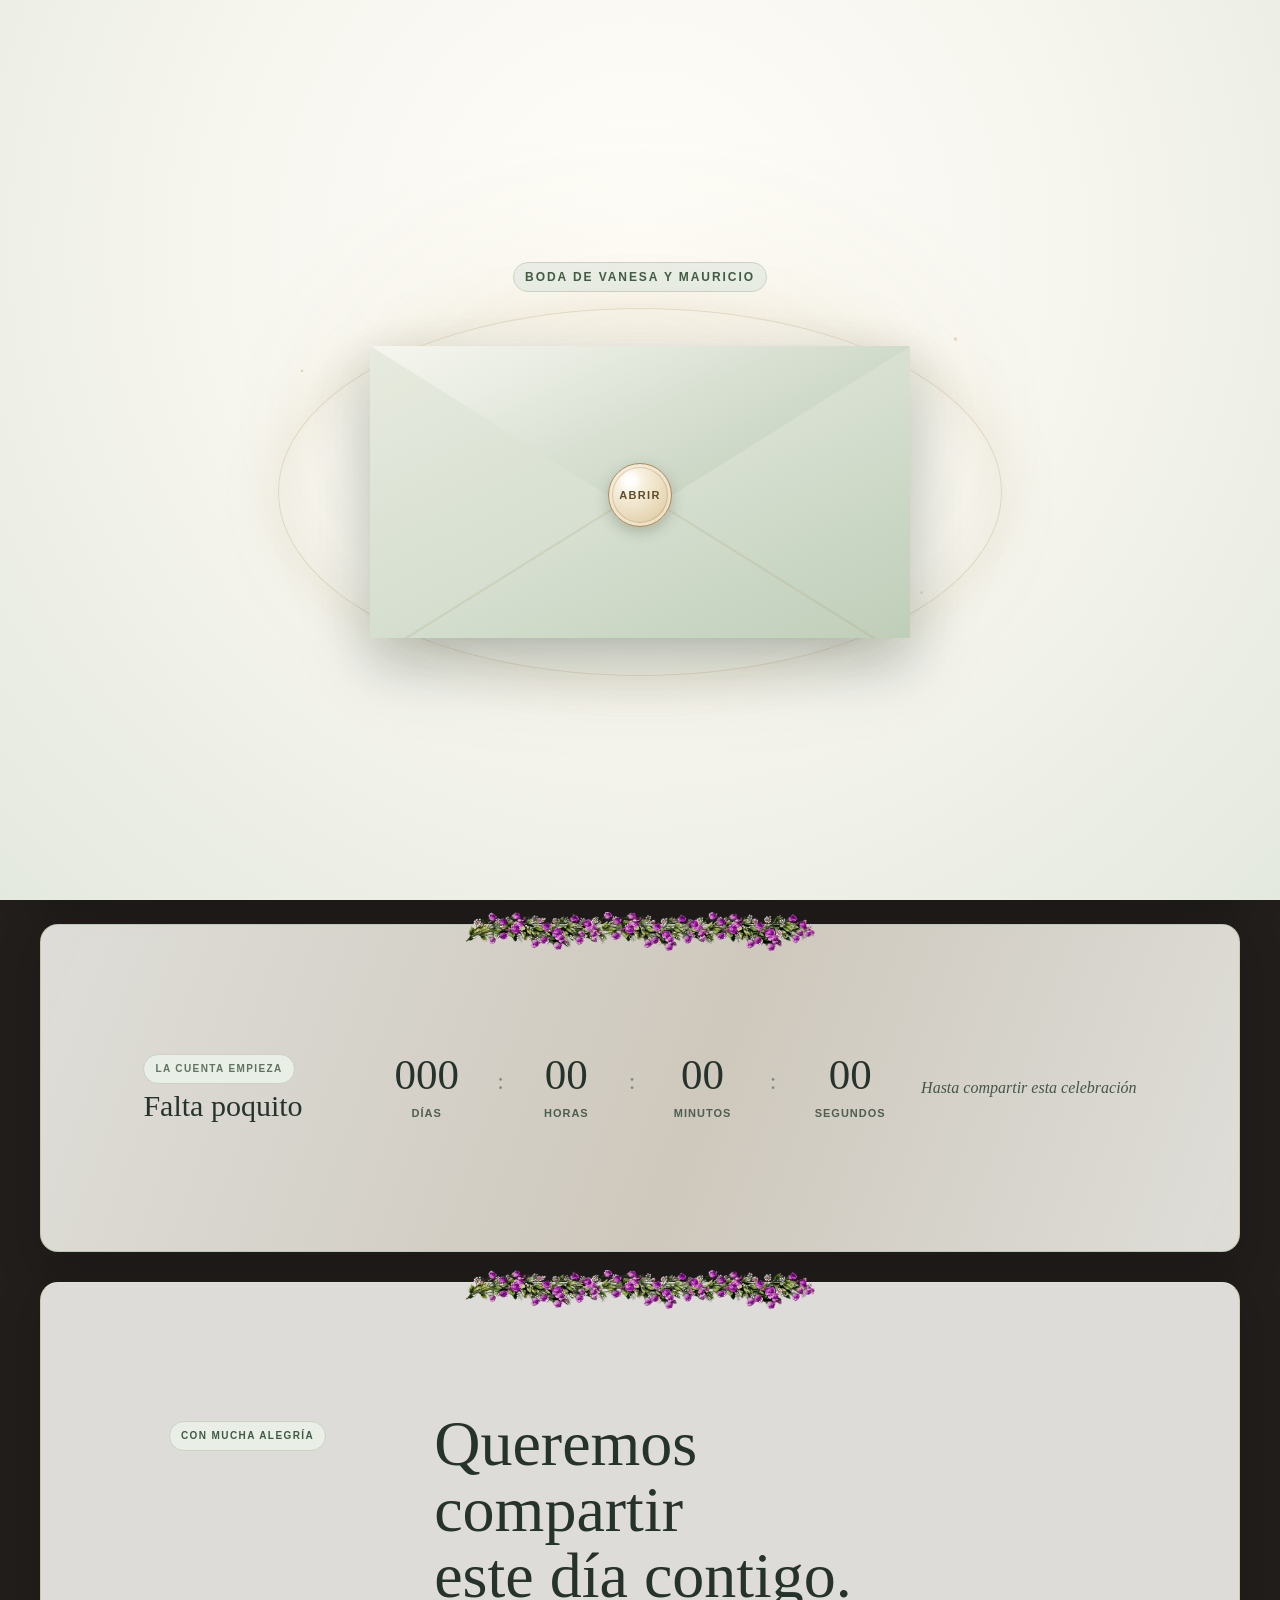
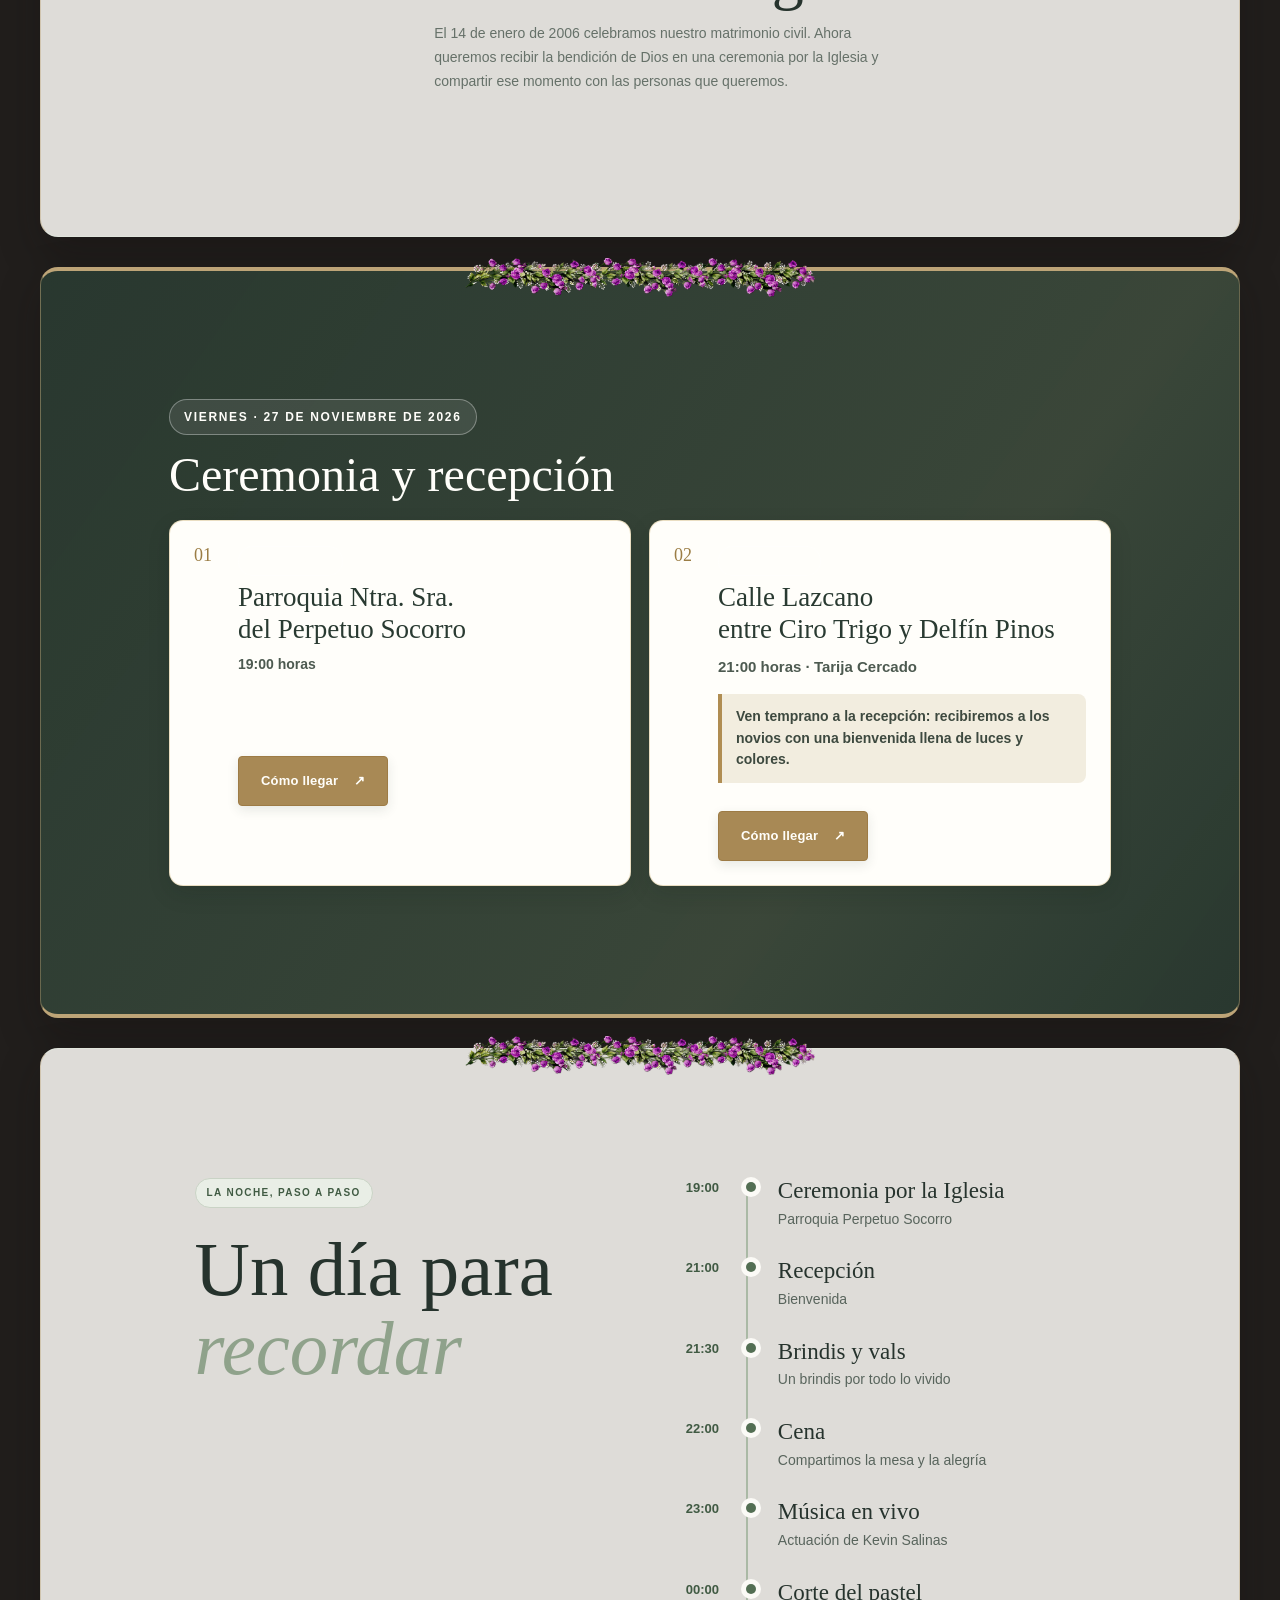
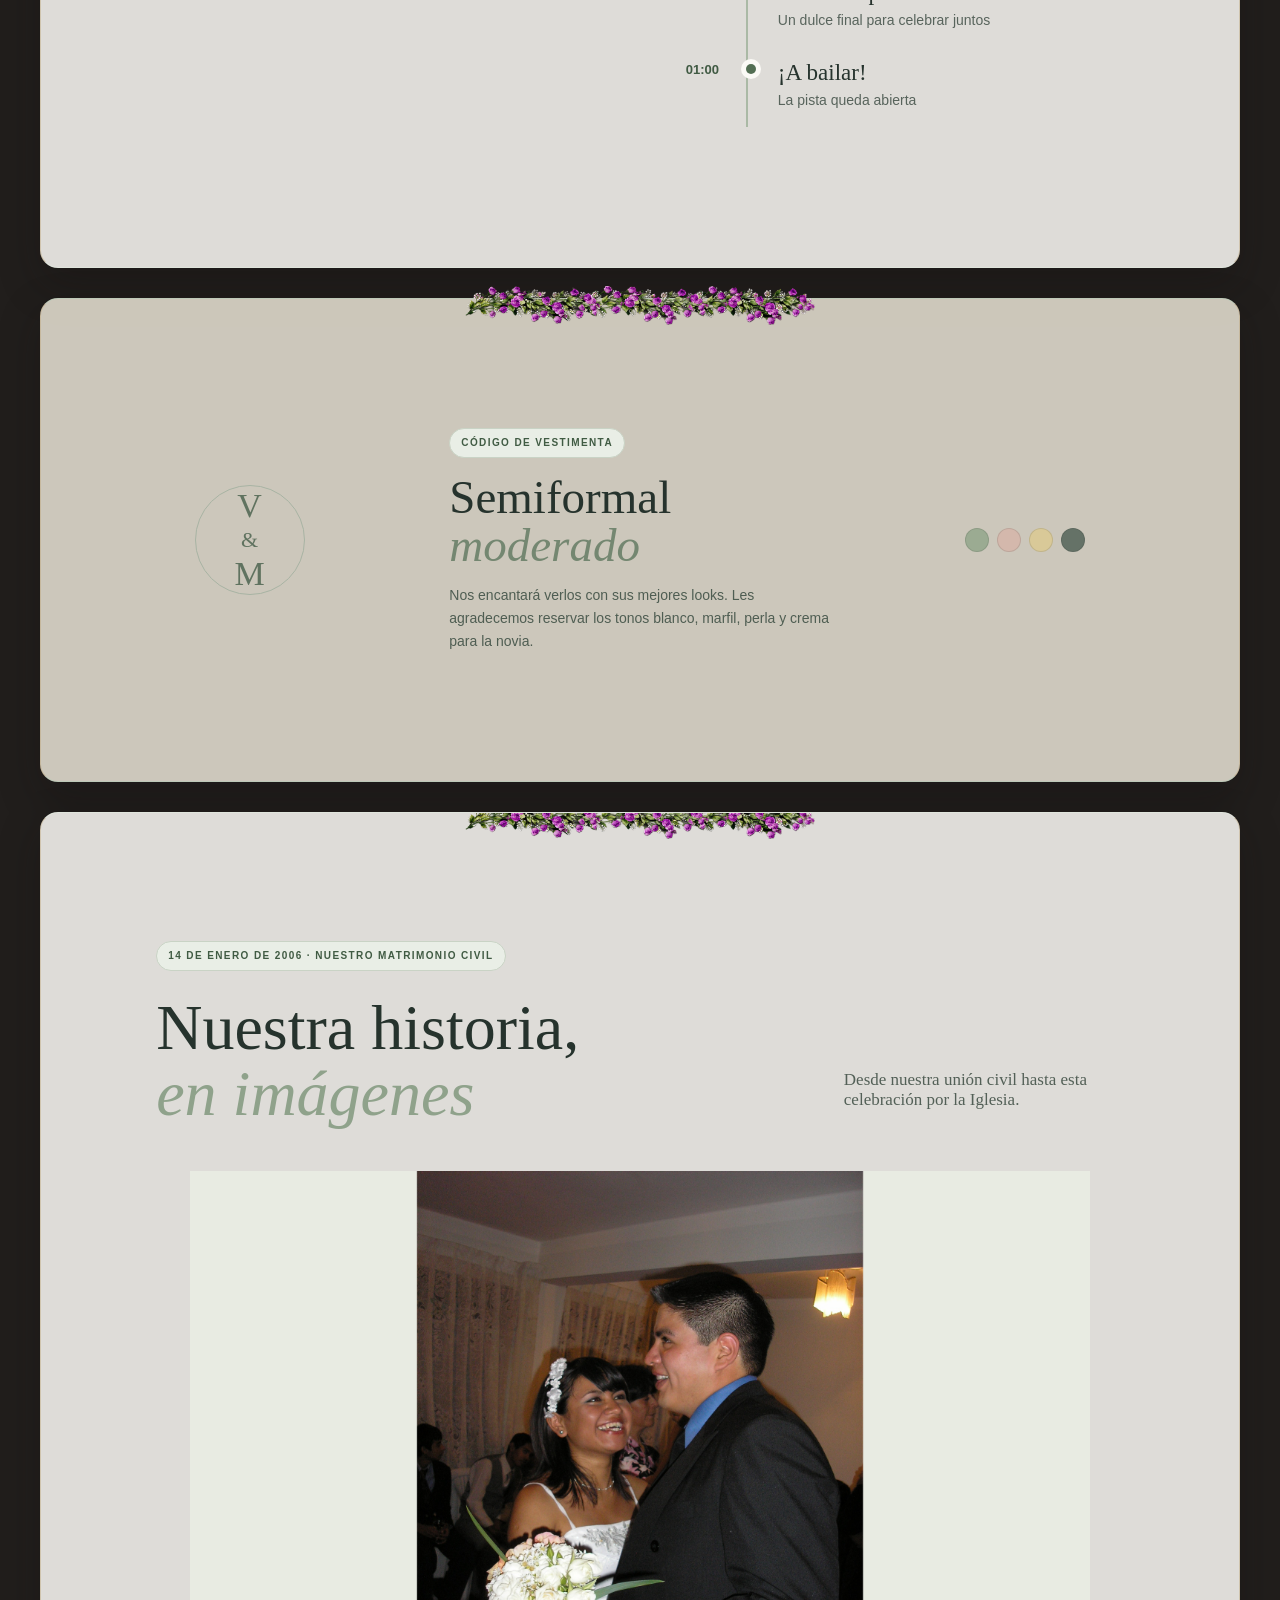
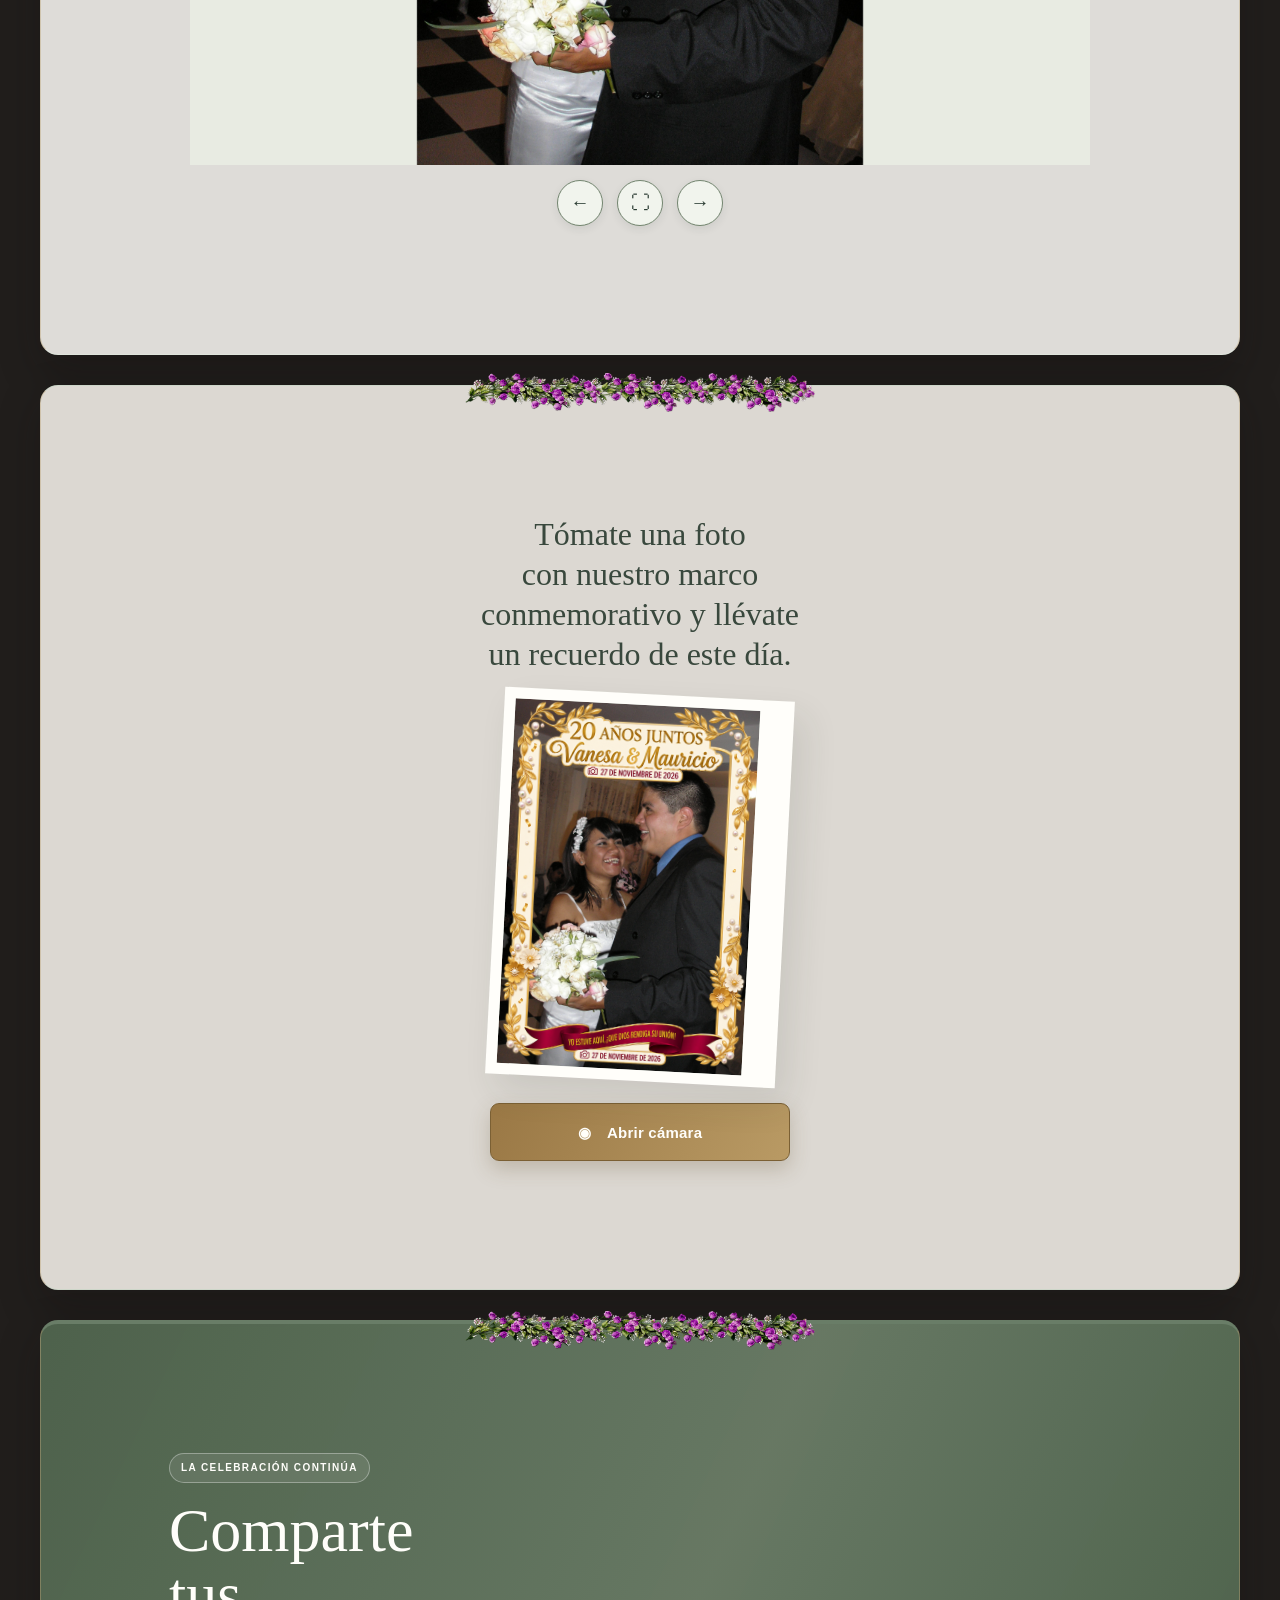
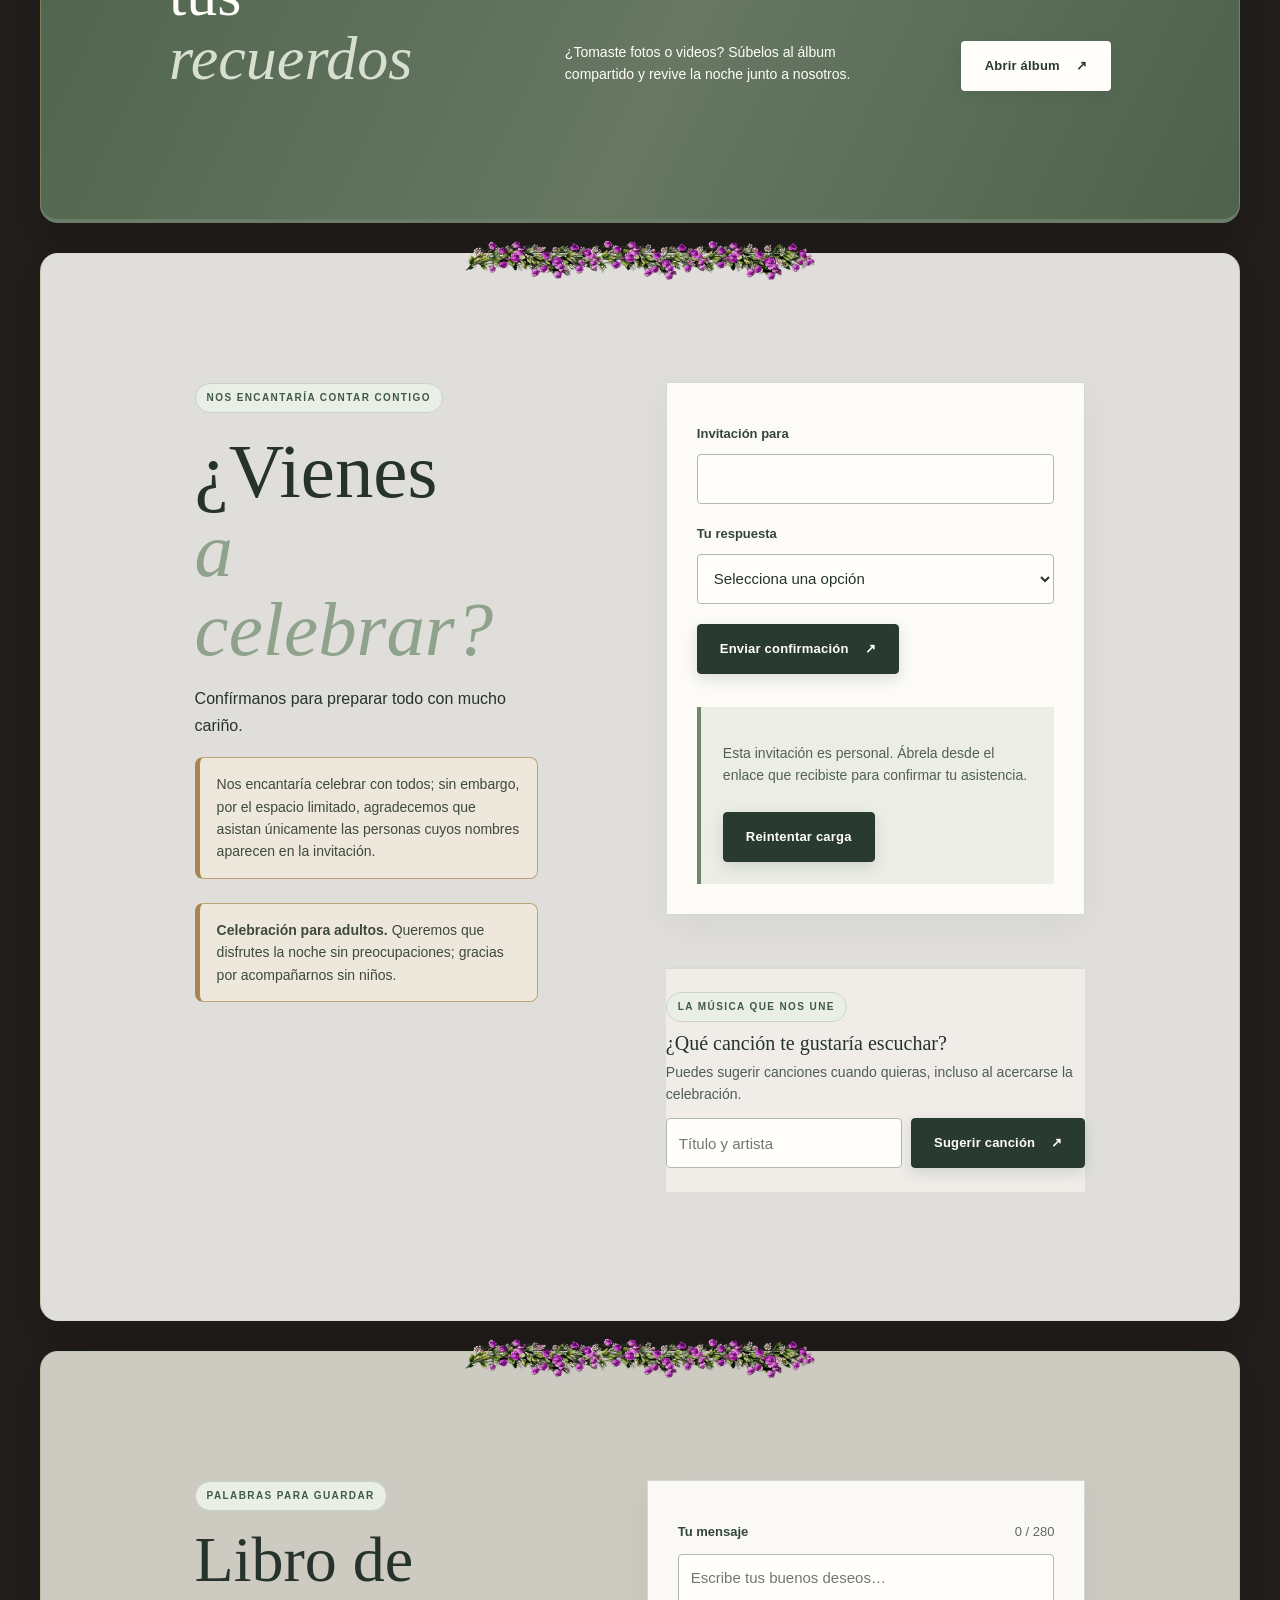
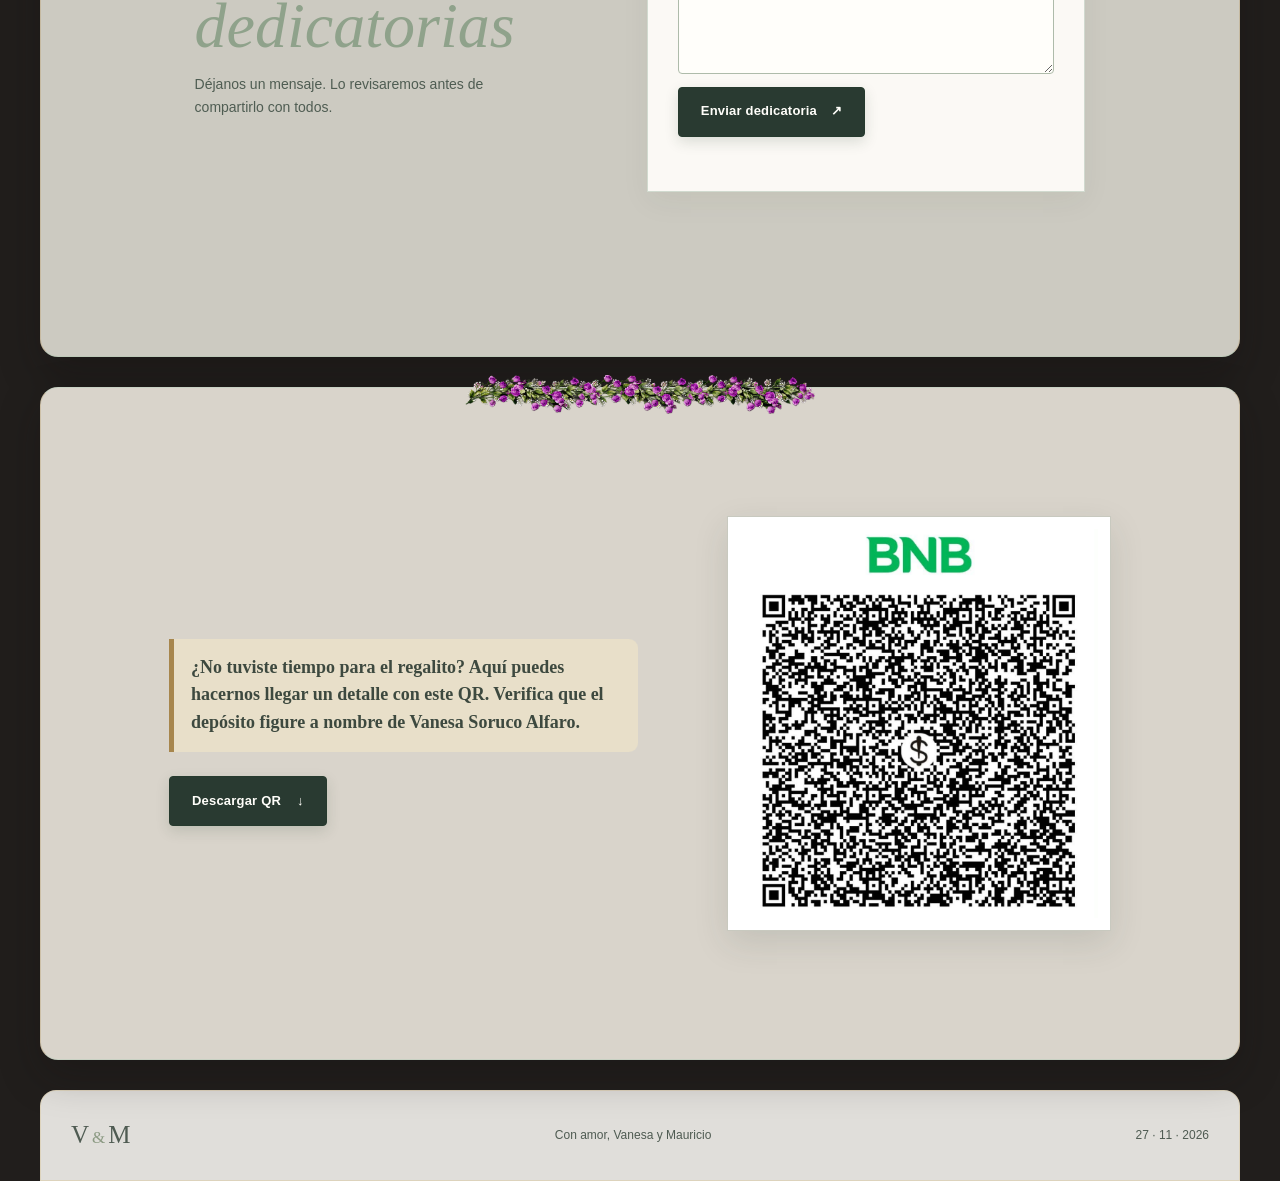
==== index.html @ e1dac46d "Refine floral section decoration" ====
<!doctype html>
<html lang="es">

<head>
  <meta charset="utf-8">
  <meta name="viewport" content="width=device-width, initial-scale=1">
  <meta name="theme-color" content="#f6f5ee">
  <meta name="referrer" content="no-referrer">
  <meta http-equiv="Content-Security-Policy" content="default-src 'self'; base-uri 'self'; object-src 'none'; script-src 'self' https://script.google.com https://script.googleusercontent.com https://*.workers.dev; style-src 'self' https://fonts.googleapis.com; font-src 'self' https://fonts.gstatic.com; img-src 'self' https://images.unsplash.com data: blob:; media-src 'self' blob:; connect-src 'self'; frame-src https://script.google.com https://script.googleusercontent.com https://*.workers.dev; form-action 'self' https://*.workers.dev https://script.google.com">
  <meta name="description" content="Acompáñanos a celebrar la unión de Vanesa y Mauricio ante la Iglesia en Tarija.">
  <title>Vanesa & Mauricio | 27.11.2026</title>
  <link rel="preconnect" href="https://fonts.googleapis.com">
  <link rel="preconnect" href="https://fonts.gstatic.com" crossorigin>
  <link href="https://fonts.googleapis.com/css2?family=DM+Sans:wght@400;500;600;700&family=Italiana&display=swap"
    rel="stylesheet">
  <link rel="stylesheet" href="styles.css?v=20261113-flores-borde-superior">
  <link rel="stylesheet" href="carousel.css">
  <link rel="stylesheet" href="camera.css?v=20261108-frame-image-only">
  <script src="config.js?v=20261108-worker" defer></script>
  <script src="app.js?v=20261110-seal-open" defer></script>
</head>

<body>
  <section class="envelope-screen" id="envelope-screen" aria-label="Abrir invitación de boda">
    <div class="envelope-content">
      <p class="section-kicker" role="heading" aria-level="1">Boda de Vanesa y Mauricio</p>
      <div class="envelope-art">
        <div class="envelope-letter"><span>V <i>&</i> M</span><small>27 · 11 · 2026</small></div>
        <div class="envelope-back"></div>
        <div class="envelope-front"></div>
        <div class="envelope-flap"></div>
        <button class="envelope-seal" id="music-toggle" type="button"
          aria-label="Abrir la invitación y reproducir la música">
          <span class="envelope-monogram">ABRIR</span>
        </button>
      </div>
    </div>
  </section>

  <header class="topbar">
    <a class="wordmark" href="#inicio" aria-label="Vanesa y Mauricio, inicio">V<span>&</span>M</a>
    <div class="topbar-actions" id="topbar-actions">
      <nav aria-label="Navegación principal"><a href="#celebracion">Celebración</a><a href="#historia">Nuestra
          historia</a><a href="#rsvp">Confirmar</a></nav>
    </div>
  </header>

  <main>
    <section class="hero" id="inicio" aria-labelledby="hero-title">
      <div class="hero-copy">
        <p class="eyebrow"><span class="eyebrow-line"></span> Viernes · 27 de noviembre de 2026 · Tarija</p>
        <h1 id="hero-title">Vanesa<br><span class="ampersand">&amp;</span><br>Mauricio</h1>
        <p class="hero-date">Después de 20 años juntos, queremos celebrar este día contigo.</p>
      </div>
      <div class="hero-bottom"><span>Una historia que continúa</span><span class="scroll-mark"
          aria-hidden="true">↓</span><span>Desliza para descubrir</span></div>
    </section>

    <section class="countdown-band" aria-label="Cuenta regresiva">
      <div class="countdown-intro"><span class="section-kicker">La cuenta empieza</span>
        <h2>Falta poquito</h2>
      </div>
      <div class="countdown" id="countdown" aria-live="off">
        <div><strong data-time="days">---</strong><span>Días</span></div><b>:</b>
        <div><strong data-time="hours">--</strong><span>Horas</span></div><b>:</b>
        <div><strong data-time="minutes">--</strong><span>Minutos</span></div><b>:</b>
        <div><strong data-time="seconds">--</strong><span>Segundos</span></div>
      </div>
      <p class="countdown-note">Hasta compartir esta celebración</p>
    </section>

    <section class="invitation-note content-grid" id="celebracion">
      <p class="section-kicker">Con mucha alegría</p>
      <div>
        <h2>Queremos compartir<br>este día contigo.</h2>
        <p>El 14 de enero de 2006 celebramos nuestro matrimonio civil. Ahora queremos recibir la bendición de Dios en
          una ceremonia por la Iglesia y compartir ese momento con las personas que queremos.</p>
      </div>
    </section>

    <section class="event-section">
      <div class="event-heading">
        <p class="section-kicker">Viernes · 27 de noviembre de 2026</p>
        <h2 class="event-section-title">Ceremonia y recepción</h2>
      </div>
      <div class="event-details">
        <article class="venue-row"><span class="venue-number">01</span>
          <div>
            <p class="section-kicker">Ceremonia</p>
            <h3>Parroquia Ntra. Sra.<br>del Perpetuo Socorro</h3>
            <p class="venue-time">19:00 horas</p>
          </div><a class="button button-light venue-directions" href="https://maps.app.goo.gl/j7eoBXMUaYjf6duv7" target="_blank"
            rel="noopener noreferrer">Cómo llegar <span aria-hidden="true">↗</span></a>
        </article>
        <article class="venue-row"><span class="venue-number">02</span>
          <div>
            <p class="section-kicker">Recepción</p>
            <h3>Calle Lazcano<br>entre Ciro Trigo y Delfín Pinos</h3>
            <p class="venue-time">21:00 horas · Tarija Cercado</p>
            <p class="welcome-note">Ven temprano a la recepción: recibiremos a los novios con una bienvenida llena de luces y colores.</p>
          </div><a class="button button-light venue-directions" href="https://maps.app.goo.gl/mmvfCWdXpA49h3T57" target="_blank"
            rel="noopener noreferrer">Cómo llegar <span aria-hidden="true">↗</span></a>
        </article>
      </div>
    </section>

    <section class="schedule-section">
      <div class="schedule-title">
        <p class="section-kicker">La noche, paso a paso</p>
        <h2>Un día para<br><em>recordar</em></h2>
      </div>
      <ol class="timeline">
        <li><time>19:00</time><span class="timeline-dot"></span>
          <div>
            <h3>Ceremonia por la Iglesia</h3>
            <p>Parroquia Perpetuo Socorro</p>
          </div>
        </li>
        <li><time>21:00</time><span class="timeline-dot"></span>
          <div>
            <h3>Recepción</h3>
            <p>Bienvenida</p>
          </div>
        </li>
        <li><time>21:30</time><span class="timeline-dot"></span>
          <div>
            <h3>Brindis y vals</h3>
            <p>Un brindis por todo lo vivido</p>
          </div>
        </li>
        <li><time>22:00</time><span class="timeline-dot"></span>
          <div>
            <h3>Cena</h3>
            <p>Compartimos la mesa y la alegría</p>
          </div>
        </li>
        <li><time>23:00</time><span class="timeline-dot"></span>
          <div>
            <h3>Música en vivo</h3>
            <p>Actuación de Kevin Salinas</p>
          </div>
        </li>
        <li><time>00:00</time><span class="timeline-dot"></span>
          <div>
            <h3>Corte del pastel</h3>
            <p>Un dulce final para celebrar juntos</p>
          </div>
        </li>
        <li><time>01:00</time><span class="timeline-dot"></span>
          <div>
            <h3>¡A bailar!</h3>
            <p>La pista queda abierta</p>
          </div>
        </li>
      </ol>
    </section>

    <section class="dress-section">
      <div class="dress-mark" aria-hidden="true">V<span>&</span>M</div>
      <div>
        <p class="section-kicker">Código de vestimenta</p>
        <h2>Semiformal<br><em>moderado</em></h2>
        <p>Nos encantará verlos con sus mejores looks. Les agradecemos reservar los tonos blanco, marfil, perla y crema para la novia.</p>
      </div>
      <div class="dress-swatches" aria-label="Paleta sugerida: verde salvia, rosa suave y dorado">
        <i></i><i></i><i></i><i></i></div>
    </section>

    <section class="story-section" id="historia">
      <div class="story-heading">
        <p class="section-kicker">14 de enero de 2006 · Nuestro matrimonio civil</p>
        <h2>Nuestra historia,<br><em>en imágenes</em></h2>
        <p>Desde nuestra unión civil hasta esta celebración por la Iglesia.</p>
      </div>
      <div class="gallery-viewer" id="gallery-viewer">
        <div class="gallery" id="gallery" role="region" aria-label="Carrusel de fotos de nuestra historia"
          aria-live="polite"></div>
        <div class="gallery-controls"><button class="gallery-arrow" id="gallery-prev" type="button"
            aria-label="Foto anterior">←</button><button class="gallery-arrow gallery-fullscreen"
            id="gallery-fullscreen" type="button" aria-label="Abrir carrusel en pantalla completa"
            title="Pantalla completa">⛶</button><button class="gallery-arrow" id="gallery-next" type="button"
            aria-label="Foto siguiente">→</button></div>
      </div>
    </section>

    <section class="memories-section">
      <div class="memories-copy">
        <p class="memories-invitation">Tómate una foto con nuestro marco conmemorativo y llévate un recuerdo de este día.</p>
      </div>
      <div class="frame-preview" aria-hidden="true">
        <div class="frame-inner"><img src="assets/photos/1.jpg" alt=""><img class="frame-png" id="frame-preview-overlay"
            src="assets/frames/marco-vertical.png" alt="" hidden><span class="frame-title">Vanesa <i>&</i>
            Mauricio</span><small>ANTE LA IGLESIA · 27 NOV 2026</small><span
            class="frame-corner frame-corner-top-left"></span><span
            class="frame-corner frame-corner-top-right"></span><span
            class="frame-corner frame-corner-bottom-left"></span><span
            class="frame-corner frame-corner-bottom-right"></span></div>
      </div>
      <button class="button button-dark memories-camera-button" id="open-camera" type="button"><span aria-hidden="true">◉</span> Abrir cámara</button>
    </section>

    <section class="album-band">
      <div>
        <p class="section-kicker">La celebración continúa</p>
        <h2>Comparte tus<br><em>recuerdos</em></h2>
      </div>
      <p>¿Tomaste fotos o videos? Súbelos al álbum compartido y revive la noche junto a nosotros.</p><a
        class="button button-light" id="album-link" href="https://photos.app.goo.gl/ubVgjGYdmdxHuKRQ8" target="_blank"
        rel="noopener noreferrer">Abrir álbum <span aria-hidden="true">↗</span></a>
    </section>



    <section class="rsvp-section" id="rsvp">
      <div class="rsvp-intro">
        <p class="section-kicker">Nos encantaría contar contigo</p>
        <h2>¿Vienes<br><em>a celebrar?</em></h2>
        <p>Confírmanos para preparar todo con mucho cariño.</p>
        <p class="invitation-limit-note">Nos encantaría celebrar con todos; sin embargo, por el espacio limitado, agradecemos que asistan únicamente las personas cuyos nombres aparecen en la invitación.</p>
        <p class="adults-only-note"><strong>Celebración para adultos.</strong> Queremos que disfrutes la noche sin preocupaciones; gracias por acompañarnos sin niños.</p>
      </div>
      <div class="rsvp-forms">
        <form class="rsvp-form" id="rsvp-form">
          <div class="guest-loading" id="guest-loading">Preparando tu invitación…</div>
          <div class="guest-form-fields" id="guest-form-fields" hidden>
            <label for="guest-name">Invitación para</label>
            <input id="guest-name" name="name" readonly>
            <label for="attendance">Tu respuesta</label>
            <select id="attendance" name="attendance" required>
              <option value="">Selecciona una opción</option>
              <option value="yes">Sí, asistiré</option>
              <option value="no">No podré asistir</option>
            </select>
            <div id="party-size-wrap" hidden>
              <label for="party-size">Personas que asistirán</label>
              <select id="party-size" name="partySize"></select>
            </div>
            <button class="button button-dark" type="submit">Enviar confirmación <span aria-hidden="true">↗</span></button>
            <p class="form-status" id="rsvp-status" role="status"></p>
          </div>
          <div class="guest-missing" id="guest-missing" hidden>
            <p id="guest-error-text">Esta invitación es personal. Ábrela desde el enlace que recibiste para confirmar tu asistencia.</p><button class="text-link" id="retry-guest" type="button" hidden>Reintentar carga</button>
          </div>
        </form>
        <form class="song-form" id="song-form">
          <p class="section-kicker">La música que nos une</p>
          <label for="song">¿Qué canción te gustaría escuchar?</label>
          <p class="song-form-note">Puedes sugerir canciones cuando quieras, incluso al acercarse la celebración.</p>
          <div class="song-form-row">
            <input id="song" name="song" maxlength="120" placeholder="Título y artista" required>
            <button class="button button-dark" type="submit">Sugerir canción <span aria-hidden="true">↗</span></button>
          </div>
          <p class="form-status" id="song-status" role="status"></p>
        </form>
      </div>    </section>

    <section class="guestbook-section">
      <div class="guestbook-title">
        <p class="section-kicker">Palabras para guardar</p>
        <h2>Libro de<br><em>dedicatorias</em></h2>
        <p>Déjanos un mensaje. Lo revisaremos antes de compartirlo con todos.</p>
      </div>
      <form class="message-form" id="message-form"><label for="message">Tu mensaje <span id="message-length">0 /
            280</span></label><textarea id="message" name="message" maxlength="280" rows="3"
          placeholder="Escribe tus buenos deseos…" required></textarea><button class="text-link" type="submit">Enviar
          dedicatoria <span aria-hidden="true">↗</span></button>
        <p class="form-status" id="message-status" role="status"></p>
      </form>
      <div class="messages-list" id="messages-list" aria-live="polite"></div>
    </section>
    <section class="gift-section" id="regalo" aria-labelledby="gift-title" hidden>
      <div class="gift-copy">
        <p id="gift-title" class="gift-invitation-note">¿No tuviste tiempo para el regalito? Aquí puedes hacernos llegar un detalle con este QR. Verifica que el depósito figure a nombre de Vanesa Soruco Alfaro.</p>
        <a class="button button-dark gift-download" href="assets/frames/qr/regalo-bnb.png" download="regalo-bnb-vanesa.png">Descargar QR <span aria-hidden="true">↓</span></a>
      </div>
      <a class="gift-qr-link" href="assets/frames/qr/regalo-bnb.png" target="_blank" rel="noopener noreferrer" aria-label="Abrir el QR en tamaño completo para escanearlo">
        <img class="gift-qr" src="assets/frames/qr/regalo-bnb.png" alt="Código QR de BNB para regalo. Confirma en la app bancaria que el destinatario sea Vanesa Soruco Alfaro antes de pagar." width="1000" height="1066">
      </a>
    </section>

  </main>

  <footer class="footer"><a class="wordmark" href="#inicio">V<span>&</span>M</a>
    <p>Con amor, Vanesa y Mauricio</p><span>27 · 11 · 2026</span>
  </footer>

  <dialog class="camera-dialog" id="camera-dialog" aria-labelledby="camera-title">
    <div class="camera-header">
      <h2 id="camera-title">Sonríe, estás aquí</h2>
      <button class="close-button" id="close-camera" type="button" aria-label="Cerrar cámara">×</button>
    </div>
    <p class="camera-help" id="camera-help">Permite el acceso a la cámara para tomar tu foto.</p>
    <div class="camera-stage"><video id="camera-video" autoplay playsinline></video><canvas id="camera-canvas" hidden></canvas>
      <div class="camera-overlay"><img id="camera-frame-overlay" class="camera-frame-overlay" alt="" hidden><span>V <i>&</i> M</span><small>27 · 11 · 2026</small></div>
    </div>
    <div class="camera-footer">
      <div class="camera-tools" id="camera-tools">
        <button class="camera-tool" id="switch-camera" type="button" aria-label="Cambiar entre cámara frontal y trasera">↻ <span>Cambiar cámara</span></button>
        <button class="camera-tool" id="toggle-frame-image" type="button">Marco: parado</button>
      </div>
      <div class="camera-actions">
        <button class="button button-dark" id="take-photo" type="button">Tomar foto</button>
        <button class="button button-light" id="discard-photo" type="button" hidden>Repetir</button>
        <a class="button button-dark" id="download-photo" hidden download="recuerdo-vanesa-mauricio.jpg">Guardar foto <span aria-hidden="true">↓</span></a>
      </div>
    </div>
  </dialog>
  <audio id="wedding-audio" src="assets/music/photograph.mp3" loop preload="none"></audio>
</body>

</html>
---- styles.css ----
:root{color-scheme:light;--paper:#f6f5ee;--sage:#d7dfd0;--sage-dark:#647663;--olive:#293a31;--ink:#26332d;--muted:#748078;--line:#cbd1c7;--serif:"Italiana",Georgia,serif;--sans:"DM Sans","Segoe UI",sans-serif}
*{box-sizing:border-box}html{scroll-behavior:smooth}body{margin:0;background:var(--paper);color:var(--ink);font:15px/1.65 var(--sans)}button,input,select,textarea{font:inherit}button,a{-webkit-tap-highlight-color:transparent}a{color:inherit}::selection{background:#c5d2c2;color:var(--olive)}
.topbar{height:74px;padding:0 6vw;display:flex;align-items:center;justify-content:space-between;border-bottom:1px solid #293a311f}.wordmark{text-decoration:none;font:25px var(--serif)}.wordmark span{color:#8c9a83;font-size:17px;padding:0 3px}.topbar nav{display:flex;gap:clamp(20px,4vw,58px)}.topbar nav a{text-decoration:none;color:#58645c;font-size:12px}.topbar nav a:hover,.text-link:hover{color:#82927d}.music-toggle{display:inline-flex;gap:10px;align-items:center;border:0;background:none;cursor:pointer;font-size:11px}.music-bars{height:18px;display:flex;align-items:center;gap:2px}.music-bars i{width:2px;height:6px;background:var(--sage-dark)}.music-bars i:nth-child(2),.music-bars i:nth-child(4){height:12px}.music-toggle[aria-pressed=true] .music-bars i{animation:sound .65s ease-in-out infinite alternate}.music-bars i:nth-child(2){animation-delay:150ms}.music-bars i:nth-child(3){animation-delay:280ms}.music-bars i:nth-child(4){animation-delay:90ms}@keyframes sound{to{transform:scaleY(.35)}}
.hero{position:relative;min-height:min(720px,calc(100svh - 74px));padding:54px 7vw 70px;display:grid;grid-template-columns:.92fr 1.08fr;align-items:center;gap:4vw;overflow:hidden}.hero:before{content:"";position:absolute;width:46vw;height:46vw;max-width:650px;max-height:650px;left:-26vw;bottom:-34vw;border:1px solid #6476632b;border-radius:50%;pointer-events:none}.hero-copy{z-index:1;padding-left:1.5vw;animation:rise .75s both}.eyebrow,.section-kicker{text-transform:uppercase;letter-spacing:.13em;font-size:10px;font-weight:600;color:var(--sage-dark)}.eyebrow{display:flex;align-items:center;gap:12px;margin:0 0 28px}.eyebrow-line{width:30px;border-top:1px solid var(--sage-dark)}.hero h1{margin:0;font:400 clamp(70px,9.2vw,144px)/.8 var(--serif);color:var(--olive)}.hero h1 .ampersand{display:inline-block;margin:8px 0 6px 12%;font-size:.53em;font-style:italic;color:#82927d}.hero-date{margin:34px 0 25px;font:21px/1.35 var(--serif)}.text-link{display:inline-flex;align-items:center;gap:23px;padding:0 0 7px;border:0;border-bottom:1px solid #879487;background:none;text-decoration:none;font-size:12px;font-weight:600;cursor:pointer}.hero-image-wrap{height:min(570px,70vh);min-height:380px;position:relative;margin-right:1vw;animation:rise .85s .12s both}.hero-image{width:100%;height:100%;display:block;object-fit:cover;filter:saturate(.72)}.hero-image-wrap:after{content:"";position:absolute;inset:14px -14px -14px 14px;border:1px solid #aeb8a9;z-index:-1}.image-note{position:absolute;left:-30px;bottom:30px;padding:15px 20px;background:var(--paper);font:17px/1.35 var(--serif)}.image-index{position:absolute;right:0;bottom:-35px;color:var(--muted);font-size:9px;letter-spacing:.12em}.hero-bottom{position:absolute;left:7vw;bottom:17px;right:7vw;display:flex;gap:15px;align-items:center;color:var(--muted);font-size:9px;text-transform:uppercase;letter-spacing:.12em}.scroll-mark{color:var(--sage-dark);font-size:17px}@keyframes rise{from{opacity:0;transform:translateY(15px)}to{opacity:1;transform:translateY(0)}}
.countdown-band{padding:48px 8vw 42px;display:grid;grid-template-columns:1fr auto 1fr;align-items:center;gap:25px;background:var(--sage)}.countdown-intro .section-kicker{margin:0;color:#60725f}.countdown-intro h2{margin:5px 0 0;font:30px var(--serif)}.countdown{display:flex;align-items:center;gap:clamp(13px,3vw,42px)}.countdown div{min-width:48px;display:grid;text-align:center}.countdown strong{font:400 43px/1 var(--serif);font-variant-numeric:tabular-nums}.countdown span{margin-top:8px;color:#657369;font-size:9px;text-transform:uppercase;letter-spacing:.09em}.countdown>b{margin-top:-13px;font:24px var(--serif);color:#7e8d7e}.countdown-note{justify-self:end;color:#647165;font:italic 15px var(--serif)}
.content-grid{display:grid;grid-template-columns:.8fr 1.55fr .65fr;gap:30px;align-items:start}.invitation-note{padding:135px 10vw 120px}.invitation-note .section-kicker{margin:10px 0}.invitation-note h2,.event-heading h2,.schedule-title h2,.story-heading h2,.memories-copy h2,.album-band h2,.rsvp-intro h2,.guestbook-title h2{margin:0;font:400 clamp(42px,5vw,68px)/1.02 var(--serif)}.invitation-note p:not(.section-kicker){max-width:540px;color:#667169;font-size:14px}.handwritten{align-self:end;justify-self:center;padding-bottom:10px;color:#889580;font:italic 27px var(--serif);transform:rotate(-8deg)}
.event-section{padding:88px 10vw 94px;background:var(--olive);color:var(--paper);display:grid;grid-template-columns:.85fr 1.15fr;gap:9vw}.event-heading .section-kicker{color:#bac6b6}.event-heading h2{margin-top:20px;font-size:clamp(48px,5.5vw,76px)}.event-heading em,.schedule-title em,.story-heading em,.memories-copy em,.album-band em,.rsvp-intro em,.guestbook-title em{font-weight:400;color:#8fa28b}.venue-row{min-height:145px;padding:25px 0;display:grid;grid-template-columns:35px 1fr 44px;align-items:center;gap:18px;border-top:1px solid #f6f5ee38}.venue-row:last-child{border-bottom:1px solid #f6f5ee38}.venue-number{align-self:start;color:#aaba9f;font:18px var(--serif)}.venue-row .section-kicker{margin:0 0 6px;color:#bdc9b9}.venue-row h3{margin:0 0 7px;font:400 25px/1.12 var(--serif)}.venue-row p:last-child{margin:0;color:#c3cbc1;font-size:11px}.round-link{width:40px;height:40px;display:grid;place-items:center;border:1px solid #f6f5ee66;border-radius:50%;text-decoration:none;transition:background .2s,color .2s}.round-link:hover{background:var(--paper);color:var(--olive)}
.schedule-section{padding:118px 12vw 120px;display:grid;grid-template-columns:1fr 1.1fr;gap:10vw}.schedule-title{position:sticky;top:40px;align-self:start}.schedule-title .section-kicker{margin:0 0 22px}.schedule-title h2{font-size:clamp(48px,6vw,78px)}.timeline{list-style:none;margin:0;padding:0;position:relative}.timeline:before{content:"";position:absolute;left:60px;top:11px;bottom:12px;width:1px;background:#c5cec2}.timeline li{position:relative;display:grid;grid-template-columns:42px 12px 1fr;gap:19px;align-items:start;padding:0 0 27px}.timeline time{color:var(--sage-dark);font-size:11px;font-weight:600;font-variant-numeric:tabular-nums}.timeline-dot{z-index:1;width:8px;height:8px;margin:5px 0;border-radius:50%;background:#849781;box-shadow:0 0 0 4px var(--paper)}.timeline h3{margin:0;font:400 21px/1.1 var(--serif)}.timeline p{margin:4px 0 0;color:var(--muted);font-size:11px}
.dress-section{min-height:330px;padding:65px 12vw;display:grid;grid-template-columns:.7fr 1.4fr .7fr;align-items:center;gap:5vw;background:#e8ebe2}.dress-mark{width:110px;height:110px;display:grid;place-items:center;border:1px solid #a8b4a4;border-radius:50%;font:34px var(--serif);color:#607360}.dress-mark span{padding:0 2px;font-size:22px}.dress-section .section-kicker{margin:0 0 15px}.dress-section h2{margin:0;font:400 47px/.93 var(--serif)}.dress-section h2 em{color:#748771}.dress-section p:last-child{max-width:440px;margin-bottom:0;color:#657067;font-size:12px}.dress-swatches{justify-self:end;display:flex;gap:8px}.dress-swatches i{width:24px;height:24px;border-radius:50%;border:1px solid #26332d21}.dress-swatches i:nth-child(1){background:#9bab92}.dress-swatches i:nth-child(2){background:#d4b8ac}.dress-swatches i:nth-child(3){background:#d9c998}.dress-swatches i:nth-child(4){background:#657267}
.story-section{padding:116px 9vw 100px;overflow:hidden}.story-heading{display:grid;grid-template-columns:1fr 1.2fr;align-items:end;gap:24px;margin-bottom:44px}.story-heading .section-kicker{grid-column:1/-1;margin:0}.story-heading h2{font-size:clamp(45px,5vw,70px)}.story-heading p:last-child{max-width:280px;justify-self:end;color:var(--muted);font:17px var(--serif)}.gallery{display:flex;gap:14px;overflow-x:auto;scroll-snap-type:x mandatory;scrollbar-width:none}.gallery::-webkit-scrollbar{display:none}.gallery-card{flex:0 0 min(31%,340px);aspect-ratio:4/5;position:relative;scroll-snap-align:start;overflow:hidden;background:#e2e4da}.gallery-card:nth-child(even){margin-top:35px}.gallery-card img{width:100%;height:100%;display:block;object-fit:cover;filter:saturate(.78);transition:transform .5s}.gallery-card:hover img{transform:scale(1.035)}.gallery-card span{position:absolute;bottom:13px;left:14px;padding:4px 8px;background:var(--paper);font-size:9px;letter-spacing:.08em}.gallery-empty{width:100%;min-height:260px;display:grid;place-items:center;border:1px dashed #b6c0b3;color:#6b796b;text-align:center}.gallery-empty strong{display:block;font:29px var(--serif)}.gallery-empty span{font-size:11px}.gallery-controls{display:flex;align-items:center;justify-content:space-between;margin-top:18px;color:var(--muted);font-size:10px}.gallery-controls>div{display:flex;gap:8px}.gallery-arrow{width:35px;height:35px;border:1px solid #aeb8ad;border-radius:50%;background:transparent;cursor:pointer}.gallery-arrow:hover{color:#fff;background:var(--sage-dark)}.gallery-hint{color:#8a948a;font-size:10px;text-align:right}.gallery-hint code{font-size:10px}
.memories-section{padding:92px 12vw;background:#eff0e9;display:grid;grid-template-columns:1fr .8fr;align-items:center;gap:12vw}.memories-copy .section-kicker{margin:0 0 20px}.memories-copy h2{font-size:clamp(50px,6vw,76px)}.memories-copy>p:not(.section-kicker){max-width:370px;color:var(--muted);font-size:13px}.button{min-height:46px;padding:0 20px;display:inline-flex;align-items:center;justify-content:center;gap:16px;border:1px solid transparent;text-decoration:none;font-size:11px;font-weight:600;cursor:pointer;transition:background .2s,color .2s}.button-dark{background:var(--olive);color:var(--paper)}.button-dark:hover{background:#435b4c}.button-light{border-color:#93a08f;background:transparent;color:var(--ink)}.button-light:hover{background:var(--paper)}.frame-preview{justify-self:center;width:min(100%,280px);aspect-ratio:3/4;padding:11px;background:#fffefa;box-shadow:12px 16px 35px #293a311c;transform:rotate(3deg)}.frame-inner{height:100%;position:relative;display:flex;align-items:flex-end;justify-content:center;padding:20px;overflow:hidden;background:linear-gradient(160deg,#c2cbbc,#e1e2d7 45%,#aeb9a8)}.frame-inner:before,.frame-inner:after{content:"";position:absolute;width:200px;height:200px;border:1px solid #ffffff8c;border-radius:50%}.frame-inner:before{top:-110px;left:-70px}.frame-inner:after{bottom:-120px;right:-80px}.frame-inner span{font:33px var(--serif);color:#fffefa}.frame-inner small{position:absolute;bottom:17px;color:#fffefa;font-size:8px;letter-spacing:.16em}
.album-band{padding:66px 10vw;display:grid;grid-template-columns:1fr 1fr auto;gap:5vw;align-items:end;background:#8d9d89;color:#fffefa}.album-band .section-kicker{margin:0 0 16px;color:#eef0e9}.album-band h2{font-size:clamp(42px,5vw,62px)}.album-band em{color:#d7dfd0}.album-band>p{max-width:350px;margin:0 0 5px;font-size:12px;color:#f3f4ee}.album-band .button-light{border-color:#ffffffb3;color:white;white-space:nowrap}.album-band .button-light:hover{color:var(--olive)}
.rsvp-section{padding:115px 12vw 105px;display:grid;grid-template-columns:.9fr 1.1fr;gap:10vw}.rsvp-intro .section-kicker{margin:0 0 19px}.rsvp-intro h2{font-size:clamp(50px,6vw,77px)}.rsvp-intro>p:last-child{max-width:300px;color:var(--muted);font-size:13px}.rsvp-form{padding-top:13px}.guest-loading,.guest-missing{padding:22px;border-left:2px solid #91a28e;background:#eceee6;color:#526055;font-size:13px}.guest-form-fields{display:grid;gap:9px}.guest-form-fields label,.message-form label{margin-top:10px;font-size:11px;font-weight:600}.guest-form-fields label span{color:var(--muted);font-weight:400}.guest-form-fields input,.guest-form-fields select,.message-form textarea{width:100%;min-height:45px;padding:10px 12px;border:0;border-bottom:1px solid #b8c2b5;border-radius:0;outline:none;background:#ffffff59;color:var(--ink)}.guest-form-fields input:focus,.guest-form-fields select:focus,.message-form textarea:focus{border-color:var(--sage-dark)}.guest-form-fields input[readonly]{color:#67736a}.guest-form-fields .button{margin-top:11px;justify-self:start}.form-status{min-height:20px;margin:4px 0 0;color:#526b53;font-size:11px}.form-status[data-error=true]{color:#9b4942}
.guestbook-section{padding:84px 12vw 100px;background:#e9ece4;display:grid;grid-template-columns:.85fr 1.15fr;gap:36px 10vw}.guestbook-title .section-kicker{margin:0 0 16px}.guestbook-title h2{font-size:clamp(44px,5vw,65px)}.guestbook-title>p:last-child{max-width:320px;color:#667169;font-size:12px}.message-form{align-self:center}.message-form label{display:flex;justify-content:space-between}.message-form label span{color:var(--muted);font-weight:400}.message-form textarea{display:block;min-height:90px;margin:10px 0 13px;resize:vertical}.messages-list{grid-column:2;display:grid;gap:10px}.guest-message{padding:15px 18px;border-left:1px solid #849681;background:#ffffff6b}.guest-message p{margin:0;font:17px/1.35 var(--serif)}.guest-message span{display:block;margin-top:7px;color:var(--muted);font-size:9px;text-transform:uppercase;letter-spacing:.08em}.footer{padding:30px 7vw;display:flex;align-items:center;justify-content:space-between;color:#6e7a70}.footer p,.footer>span{font-size:10px}
.camera-dialog{width:min(92vw,540px);max-height:90svh;padding:24px;border:1px solid #d5dbd1;background:var(--paper);color:var(--ink)}.camera-dialog::backdrop{background:#17241dae}.camera-header{display:flex;justify-content:space-between;align-items:center}.camera-header h2{margin:0;font:27px var(--serif)}.close-button{width:36px;height:36px;border:1px solid var(--line);border-radius:50%;background:transparent;font-size:23px;cursor:pointer}.camera-help{color:var(--muted);font-size:11px}.camera-stage{position:relative;width:min(100%,360px);aspect-ratio:3/4;margin:14px auto;overflow:hidden;background:#dce1d8}.camera-stage video,.camera-stage canvas{width:100%;height:100%;display:block;object-fit:cover}.camera-overlay{position:absolute;inset:10px;display:flex;flex-direction:column;align-items:center;justify-content:flex-end;padding-bottom:20px;border:1px solid #ffffffbf;color:white;text-shadow:0 1px 5px #0006;pointer-events:none}.camera-overlay:after{content:"";position:absolute;inset:45% 0 0;z-index:-1;background:linear-gradient(transparent,#2130268c)}.camera-overlay span{font:34px var(--serif)}.camera-overlay i{font-size:24px}.camera-overlay small{font-size:8px;letter-spacing:.15em}.camera-actions{display:flex;justify-content:center;gap:10px;flex-wrap:wrap}
@media(max-width:760px){.topbar{height:62px;padding:0 5vw}.topbar nav{gap:14px}.topbar nav a{font-size:10px}.topbar nav a:nth-child(2){display:none}.music-toggle{gap:6px;font-size:10px}.hero{min-height:auto;padding:52px 7vw 63px;grid-template-columns:1fr;gap:36px}.hero-copy{padding-left:0}.hero h1{font-size:clamp(76px,18vw,122px)}.hero-image-wrap{height:94vw;min-height:320px;max-height:510px;margin:0 9px 0 0}.hero-bottom{left:7vw;right:7vw;bottom:14px}.hero-bottom span:last-child{margin-left:auto}.countdown-band{padding:36px 7vw;grid-template-columns:1fr;gap:24px}.countdown-intro{display:flex;justify-content:space-between;align-items:baseline}.countdown-intro h2{font-size:26px}.countdown{justify-content:space-between;gap:8px}.countdown strong{font-size:38px}.countdown-note{justify-self:start;margin:-13px 0 0}.invitation-note{padding:80px 8vw 75px;grid-template-columns:1fr;gap:9px}.invitation-note .section-kicker{margin:0}.invitation-note h2{font-size:50px}.handwritten{justify-self:end;margin-top:-20px}.event-section{padding:70px 8vw;grid-template-columns:1fr;gap:35px}.event-heading h2{font-size:55px}.venue-row{grid-template-columns:26px 1fr 40px;gap:13px}.venue-row h3{font-size:23px}.schedule-section{padding:77px 8vw 80px;grid-template-columns:1fr;gap:40px}.schedule-title{position:static}.schedule-title h2{font-size:58px}.timeline li{padding-bottom:22px}.dress-section{padding:55px 8vw;grid-template-columns:72px 1fr;gap:20px}.dress-mark{width:68px;height:68px;font-size:23px}.dress-mark span{font-size:15px}.dress-section h2{font-size:42px}.dress-swatches{grid-column:2;justify-self:start}.story-section{padding:80px 7vw 70px}.story-heading{grid-template-columns:1fr;gap:8px}.story-heading .section-kicker{grid-column:auto}.story-heading h2{font-size:53px}.story-heading p:last-child{justify-self:start;margin:0}.gallery-card{flex-basis:76%}.gallery-card:nth-child(even){margin-top:18px}.gallery-hint{text-align:left}.memories-section{padding:72px 9vw;grid-template-columns:1fr .75fr;gap:22px}.memories-copy h2{font-size:52px}.frame-preview{width:100%}.memories-copy>p:not(.section-kicker){font-size:12px}.album-band{padding:55px 8vw;grid-template-columns:1fr auto;gap:24px 12px}.album-band>p{grid-column:1/-1;grid-row:2}.album-band .button{grid-column:1/-1;justify-self:start}.album-band h2{font-size:50px}.rsvp-section{padding:78px 8vw;grid-template-columns:1fr;gap:32px}.rsvp-intro h2{font-size:60px}.guestbook-section{padding:68px 8vw 75px;grid-template-columns:1fr;gap:22px}.guestbook-title h2{font-size:54px}.messages-list{grid-column:1}.footer{padding:24px 7vw;gap:10px}.footer p{text-align:center}.footer>span{white-space:nowrap}}
@media(max-width:380px){.topbar nav{gap:10px}.hero h1{font-size:72px}.countdown{gap:5px}.countdown strong{font-size:33px}.countdown div{min-width:41px}.memories-section{grid-template-columns:1fr}.frame-preview{width:60%}.footer p{font-size:9px}}
@media(prefers-reduced-motion:reduce){*,*:before,*:after{scroll-behavior:auto!important;animation-duration:.01ms!important;animation-iteration-count:1!important;transition-duration:.01ms!important}}

body{padding-top:74px}.topbar{position:fixed;inset:0 0 auto;z-index:60;background:#f6f5eef2;backdrop-filter:blur(14px);-webkit-backdrop-filter:blur(14px)}
body:not(.invitation-open){overflow:hidden}
.envelope-screen{position:fixed;inset:0;z-index:100;display:grid;place-items:center;overflow:auto;padding:28px 20px;background:radial-gradient(ellipse at 50% 25%,#fffefa 0,#f6f5ee 55%,#e7eae0 100%);transition:opacity .8s ease,visibility .8s ease,transform .8s ease}.envelope-screen.is-opening{opacity:0;visibility:hidden;transform:scale(1.025);pointer-events:none}.envelope-content{width:min(100%,480px);text-align:center}.envelope-content>.section-kicker{margin:0 0 24px}.envelope-art{width:min(78vw,330px);height:min(49vw,205px);min-height:170px;position:relative;margin:0 auto 34px;perspective:900px}.envelope-back{position:absolute;inset:0;background:#b8c5b2;box-shadow:0 20px 50px #293a312b}.envelope-letter{position:absolute;z-index:1;left:13%;right:13%;top:5%;height:88%;display:flex;flex-direction:column;justify-content:center;align-items:center;background:#fffefa;color:var(--olive);font:32px var(--serif);transition:transform .65s .15s ease}.envelope-letter i{color:#84947e;font-size:23px}.envelope-letter small{margin-top:8px;font:8px var(--sans);letter-spacing:.16em}.envelope-front{position:absolute;inset:0;z-index:2;background:#d3dccd;clip-path:polygon(0 100%,0 0,50% 57%,100% 0,100% 100%)}.envelope-flap{position:absolute;inset:0 0 auto;z-index:3;height:58%;background:#c2cfbd;clip-path:polygon(0 0,100% 0,50% 100%);transform-origin:top;transition:transform .65s ease}.envelope-seal{position:absolute;z-index:4;left:50%;top:51%;width:48px;height:48px;display:grid;place-items:center;transform:translate(-50%,-50%);border:1px solid #71846e;border-radius:50%;background:#f6f5ee;color:var(--olive);font:15px var(--serif);transition:opacity .3s}.envelope-seal span{font-size:10px}.envelope-screen.is-opening .envelope-flap{transform:rotateX(180deg)}.envelope-screen.is-opening .envelope-letter{transform:translateY(-42px)}.envelope-screen.is-opening .envelope-seal{opacity:0}.envelope-content h1{margin:0;color:var(--olive);font:42px var(--serif)}.envelope-content h1 em{color:#879681;font-size:.8em}.envelope-date{margin:7px 0 25px;color:var(--muted);font-size:11px;letter-spacing:.08em}.envelope-open{min-height:54px;padding:0 21px;display:inline-flex;align-items:center;gap:14px;border:0;background:var(--olive);color:#fffefa;font:600 12px var(--sans);cursor:pointer;box-shadow:0 7px 20px #293a3126;transition:transform .2s,background .2s}.envelope-open:hover{transform:translateY(-2px);background:#435b4c}.open-icon{font-size:19px}.open-arrow{color:#c6d2c0}.envelope-note{min-height:18px;margin:13px 0 0;color:var(--muted);font-size:10px}
.music-dock[hidden]{display:none}.music-dock{position:fixed;right:24px;bottom:24px;z-index:70;display:flex;align-items:center;gap:12px;padding:9px 10px 9px 16px;border:1px solid #fff9;border-radius:40px;background:#fffef2ed;box-shadow:0 8px 30px #2130262b;backdrop-filter:blur(12px);-webkit-backdrop-filter:blur(12px);animation:music-in .4s both}.dock-track{color:var(--ink);font:15px var(--serif);white-space:nowrap}.dock-track small{display:block;color:var(--muted);font:9px var(--sans);letter-spacing:.03em}.music-toggle-floating{width:58px;height:58px;flex:0 0 58px;display:grid;place-items:center;border:0;border-radius:50%;background:var(--olive);color:white;cursor:pointer;box-shadow:0 4px 12px #293a3140;transition:transform .2s,background .2s}.music-toggle-floating:hover{transform:scale(1.06);background:#435b4c}.music-icon{font:22px/1 var(--sans);padding-left:3px}.music-toggle-floating[aria-pressed=true] .music-icon{padding-left:0}@keyframes music-in{from{opacity:0;transform:translateY(12px)}to{opacity:1;transform:translateY(0)}}
.song-section{padding:90px 10vw;display:grid;grid-template-columns:.8fr 1.2fr;align-items:center;gap:8vw;background:var(--sage)}.song-copy .section-kicker{margin:0 0 17px}.song-copy h2{margin:0;font:400 clamp(42px,5vw,66px)/1.02 var(--serif)}.song-copy h2 em{color:#788a73;font-weight:400}.song-copy>p{margin:20px 0 4px;font:20px var(--serif)}.song-copy>span{color:#657067;font-size:10px}.song-video{width:100%;aspect-ratio:16/9;min-height:200px;overflow:hidden;background:#293a31;box-shadow:12px 14px 0 #ffffff70}.song-video #youtube-player,.song-video iframe{width:100%;height:100%;display:block;border:0}
@media(max-width:760px){body{padding-top:62px}.topbar{height:62px}.music-dock{right:14px;bottom:14px;padding:7px 8px 7px 13px}.music-toggle-floating{width:54px;height:54px;flex-basis:54px}.dock-track{font-size:14px}.envelope-content h1{font-size:35px}.envelope-art{margin-bottom:27px}.song-section{padding:65px 8vw;grid-template-columns:1fr;gap:25px}.song-copy h2{font-size:51px}.song-video{min-height:200px}}
.topbar-actions{display:flex;align-items:center;gap:clamp(12px,2.4vw,32px)}.topbar-actions nav{align-items:center;gap:clamp(16px,3vw,42px)}.music-toggle-header{min-height:42px;padding:0 14px;display:inline-flex;align-items:center;justify-content:center;gap:10px;border:1px solid #536858;border-radius:24px;background:var(--olive);color:#fffefa;text-decoration:none;white-space:nowrap;cursor:pointer;box-shadow:0 3px 10px #293a3124;transition:background .2s,transform .2s}.music-toggle-header:hover{background:#435b4c;transform:translateY(-1px)}.music-toggle-header .music-icon{font-size:15px}.music-status{font:600 10px var(--sans);letter-spacing:.02em}.music-toggle-header[aria-pressed=true] .music-icon{padding-left:0}
.envelope-screen{background:radial-gradient(ellipse at 50% 27%,#fffefa 0,#f6f5ee 48%,#e4e9df 100%);transition:opacity 1.05s cubic-bezier(.22,.7,.25,1),visibility 1.05s,transform 1.05s cubic-bezier(.22,.7,.25,1)}.envelope-screen.is-opening{opacity:0;visibility:hidden;transform:scale(1.035)}.envelope-content>.section-kicker{letter-spacing:.19em}.envelope-art{transform-style:preserve-3d;filter:drop-shadow(0 20px 24px #293a3117)}.envelope-back{border:1px solid #aebba8;border-radius:3px;background:linear-gradient(145deg,#cbd6c5,#b9c7b3);box-shadow:0 20px 50px #293a3120}.envelope-letter{border:1px solid #e8e4d8;background:linear-gradient(145deg,#fffefa,#f5f2e9);box-shadow:0 5px 15px #293a3110;transition:transform .82s cubic-bezier(.2,.8,.2,1) .18s}.envelope-front{background:linear-gradient(150deg,#dce3d6,#cbd7c6)}.envelope-flap{background:linear-gradient(155deg,#d1dccb,#becbb8);transition:transform .72s cubic-bezier(.2,.8,.2,1)}.envelope-seal{width:52px;height:52px;border:1px solid #9c835e;background:radial-gradient(circle,#fffefa 58%,#ece5d7 60%);color:#776348;box-shadow:0 3px 10px #293a3124;transition:opacity .35s ease,transform .5s ease}.envelope-screen.is-opening .envelope-seal{opacity:0;transform:translate(-50%,-50%) scale(.7)}.envelope-screen.is-opening .envelope-art{animation:envelope-lift .9s cubic-bezier(.2,.75,.2,1) both}.envelope-screen.is-opening .envelope-letter{transform:translateY(-62px) scale(1.025)}.envelope-open{min-height:52px;padding:0 23px;border:1px solid #405346;background:linear-gradient(120deg,#293a31,#405647);letter-spacing:.015em;box-shadow:0 7px 20px #293a3128}.envelope-open:hover{background:#435b4c}.envelope-note{transition:opacity .3s}.song-fallback{display:inline-flex;align-items:center;gap:12px;margin-top:22px;padding-bottom:5px;border-bottom:1px solid #91a08e;color:#526650;text-decoration:none;font-size:11px;font-weight:600}.song-fallback:hover{color:#293a31}
.envelope-seal .envelope-monogram{font:14px var(--serif);white-space:nowrap;color:#776348}.envelope-monogram i{font-size:11px;font-style:italic}
@keyframes envelope-lift{0%{transform:translateY(0) scale(1)}45%{transform:translateY(-8px) scale(1.015)}100%{transform:translateY(-24px) scale(1.025)}}
@media(max-width:760px){.topbar-actions{gap:9px}.topbar-actions nav{gap:14px}.music-toggle-header{min-height:38px;padding:0 11px;gap:7px}.music-toggle-header .music-icon{font-size:14px}.music-status{font-size:9px}.envelope-screen.is-opening .envelope-letter{transform:translateY(-48px) scale(1.02)}}
@media(max-width:400px){.topbar{padding:0 4vw}.topbar-actions{gap:7px}.topbar-actions nav{gap:10px}.topbar-actions nav a{font-size:9px}.music-toggle-header{width:38px;height:38px;min-height:38px;padding:0}.music-status{display:none}.envelope-content h1{font-size:32px}.envelope-note{font-size:9px}}
.gallery-viewer{width:100%;display:flex;flex-direction:column;align-items:center;gap:15px}.gallery{position:relative;display:block;width:min(100%,900px);height:min(66svh,650px);min-height:300px;overflow:hidden;background:var(--paper-deep);scroll-snap-type:none;touch-action:pan-y}.gallery-image{position:absolute;inset:0;width:100%;height:100%;display:block;object-fit:contain;opacity:0;transform:translate3d(20px,0,0) scale(.99);transition:opacity .62s cubic-bezier(.22,.7,.25,1),transform .72s cubic-bezier(.22,.7,.25,1);will-change:opacity,transform}.gallery-image.is-active{z-index:1;opacity:1;transform:translate3d(0,0,0) scale(1)}.gallery-image.enter-from-next{transform:translate3d(24px,0,0) scale(.99)}.gallery-image.enter-from-prev{transform:translate3d(-24px,0,0) scale(.99)}.gallery-image.leave-to-prev{opacity:0;transform:translate3d(-24px,0,0) scale(.99)}.gallery-image.leave-to-next{opacity:0;transform:translate3d(24px,0,0) scale(.99)}.gallery-controls{width:min(100%,900px);display:flex;align-items:center;justify-content:center;gap:14px;margin:0}.gallery-arrow{width:42px;height:42px;display:grid;place-items:center;border:1px solid #aeb8ad;border-radius:50%;background:#f6f5ee;color:var(--ink);font-size:16px;cursor:pointer;transition:background .2s,color .2s,transform .2s}.gallery-arrow:hover:not(:disabled){background:var(--sage-dark);color:#fff;transform:translateY(-1px)}.gallery-arrow:disabled{opacity:.42;cursor:not-allowed}.gallery-fullscreen{font-size:21px}.gallery-empty{width:100%;height:100%;min-height:0;border:0;background:linear-gradient(145deg,#e8ebe2,#dbe2d7)}.gallery-viewer:fullscreen,.gallery-viewer:-webkit-full-screen{width:100vw;height:100vh;max-width:none;display:flex;flex-direction:column;justify-content:center;gap:18px;padding:24px;background:var(--paper)}.gallery-viewer:fullscreen .gallery,.gallery-viewer:-webkit-full-screen .gallery{width:min(100%,1400px);height:auto;min-height:0;max-height:calc(100vh - 110px);flex:1;aspect-ratio:unset;background:transparent}.gallery-viewer:fullscreen .gallery-controls,.gallery-viewer:-webkit-full-screen .gallery-controls{flex:0 0 auto}.gallery-viewer:fullscreen .gallery-arrow,.gallery-viewer:-webkit-full-screen .gallery-arrow{width:48px;height:48px;background:#fffefa}.gallery-viewer:fullscreen .gallery-empty,.gallery-viewer:-webkit-full-screen .gallery-empty{flex:1}@media(max-width:760px){.gallery{height:min(62svh,600px);min-height:270px}.gallery-viewer{gap:12px}.gallery-arrow{width:40px;height:40px}.gallery-viewer:fullscreen,.gallery-viewer:-webkit-full-screen{padding:14px;gap:12px}.gallery-viewer:fullscreen .gallery,.gallery-viewer:-webkit-full-screen .gallery{max-height:calc(100vh - 90px)}}@media(prefers-reduced-motion:reduce){.gallery-image{transition:none;transform:none}}
/* Ajustes de lectura y controles para pantallas pequeñas */
:root {
  --paper-deep: #e8ebe2;
  --white: #fffefa;
}

img, video, canvas, iframe {
  max-width: 100%;
}

.hero-copy,
.hero-image-wrap,
.countdown-intro,
.event-heading,
.venue-details,
.schedule-title,
.timeline li > div,
.dress-section > div,
.story-heading > *,
.memories-copy,
.album-band > *,
.rsvp-section > *,
.guestbook-section > * {
  min-width: 0;
}

@media (max-width: 600px) {
  .topbar {
    padding-inline: max(16px, env(safe-area-inset-left));
    padding-right: max(16px, env(safe-area-inset-right));
  }

  .hero {
    padding: 42px 7vw 78px;
    gap: 27px;
  }

  .hero h1 {
    font-size: clamp(64px, 16vw, 104px);
    line-height: .86;
  }

  .hero-date {
    font-size: 19px;
  }

  .hero-image-wrap {
    width: calc(100% - 10px);
    height: min(105vw, 480px);
    min-height: 260px;
  }

  .hero-image-wrap:after {
    inset: 10px -10px -10px 10px;
  }

  .image-note {
    left: -8px;
    bottom: 22px;
    padding: 11px 14px;
    font-size: 15px;
  }

  .image-index {
    right: 0;
    bottom: -28px;
  }

  .hero-bottom {
    left: 7vw;
    right: 7vw;
    bottom: 12px;
    font-size: 8px;
    letter-spacing: .08em;
  }

  .countdown-band {
    gap: 20px;
  }

  .countdown-intro {
    display: block;
  }

  .countdown-intro h2 {
    font-size: 28px;
  }

  .countdown {
    justify-content: space-between;
    gap: 4px;
  }

  .countdown div {
    min-width: 0;
    flex: 1 1 0;
  }

  .countdown strong {
    font-size: clamp(29px, 9vw, 38px);
  }

  .countdown span {
    font-size: 8px;
    letter-spacing: .04em;
  }

  .countdown>b {
    font-size: 20px;
  }

  .dress-section {
    grid-template-columns: 56px minmax(0, 1fr);
    gap: 18px;
    padding: 48px 7vw;
  }

  .dress-mark {
    width: 54px;
    height: 54px;
    font-size: 19px;
  }

  .dress-mark span {
    font-size: 13px;
  }

  .dress-section h2 {
    font-size: clamp(34px, 9vw, 43px);
    overflow-wrap: anywhere;
  }

  .dress-section p:last-child {
    font-size: 13px;
    line-height: 1.6;
  }

  .dress-swatches {
    grid-column: 2;
  }

  .memories-section {
    grid-template-columns: minmax(0, 1fr);
    gap: 28px;
  }

  .memories-copy h2 {
    font-size: clamp(48px, 13vw, 62px);
  }

  .frame-preview {
    width: min(72%, 260px);
  }

  .album-band {
    grid-template-columns: minmax(0, 1fr);
    align-items: start;
    gap: 18px;
  }

  .album-band > p,
  .album-band .button {
    grid-column: 1;
    grid-row: auto;
  }

  .album-band .button {
    justify-self: start;
    min-height: 48px;
  }

  .footer {
    flex-wrap: wrap;
    justify-content: center;
    text-align: center;
  }

  .footer p {
    flex: 1 1 100%;
    order: 1;
    margin: 4px 0 0;
  }
}

@media (max-width: 380px) {
  .topbar {
    padding-inline: 12px;
  }

  .topbar-actions nav {
    gap: 9px;
  }

  .topbar-actions nav a {
    font-size: 9px;
  }

  .hero h1 {
    font-size: clamp(60px, 16vw, 72px);
  }

  .eyebrow,
  .section-kicker {
    font-size: 9px;
  }

  .invitation-note h2,
  .event-heading h2,
  .schedule-title h2,
  .story-heading h2,
  .guestbook-title h2 {
    font-size: clamp(42px, 13vw, 52px);
  }

  .venue-row {
    grid-template-columns: 22px minmax(0, 1fr) 38px;
    gap: 10px;
  }

  .venue-row h3 {
    font-size: 21px;
  }

  .schedule-section,
  .rsvp-section {
    padding-inline: 7vw;
  }

  .gallery {
    min-height: 240px;
    height: 56svh;
  }

  .camera-dialog {
    width: calc(100vw - 20px);
    padding: 14px;
  }
}

@media (max-height: 560px) and (orientation: landscape) {
  .envelope-screen {
    place-items: start center;
    padding-block: 16px;
  }

  .envelope-art {
    width: min(44vw, 250px);
    height: min(27vw, 155px);
    min-height: 120px;
    margin-bottom: 16px;
  }

  .envelope-content > .section-kicker {
    margin-bottom: 12px;
  }

  .camera-dialog {
    max-height: calc(100dvh - 16px);
    overflow-y: auto;
  }

}

.rsvp-forms { display: grid; gap: 30px; min-width: 0; }
.song-form { min-width: 0; padding-top: 22px; border-top: 1px solid var(--line); }
.song-form .section-kicker { margin: 0 0 10px; }
.song-form label { display: block; margin: 0 0 7px; font: 400 20px var(--serif); }
.song-form-note { margin: 0 0 13px; color: var(--muted); font-size: 12px; line-height: 1.6; }
.song-form-row { display: flex; align-items: stretch; flex-wrap: wrap; gap: 9px; }
.song-form-row input { flex: 1 1 190px; min-width: 0; min-height: 45px; padding: 10px 12px; border: 0; border-bottom: 1px solid #b8c2b5; background: #ffffff59; color: var(--ink); }
.song-form-row .button { flex: 0 0 auto; }
@media (max-width: 760px) { .rsvp-forms { gap: 23px; } .song-form-row .button { width: 100%; justify-content: center; } }.form-status:not(:empty) { min-height: 0; margin-top: 10px; padding: 11px 13px; border-left: 3px solid #6e876c; background: #e9eee6; color: #334b37; font-size: 13px; font-weight: 600; line-height: 1.5; }
.form-status[data-error="true"] { border-left-color: #9b4942; background: #f5e9e6; color: #813e38; }
#retry-guest { margin-top: 12px; }
/* Apertura ceremonial del sobre */
.envelope-screen {
  transition: opacity 1.05s cubic-bezier(.2,.7,.2,1) .28s,
    visibility 0s linear 1.33s,
    transform 1.05s cubic-bezier(.2,.7,.2,1) .28s;
}
.envelope-screen::before,
.envelope-screen::after {
  content: "";
  position: absolute;
  inset: 0;
  z-index: 0;
  pointer-events: none;
}
.envelope-screen::before {
  background: radial-gradient(ellipse at 50% 47%, #d4bd8438 0, #d4bd8412 21%, transparent 48%);
  opacity: .72;
  transform: scale(.88);
}
.envelope-screen::after {
  inset: -20% -60%;
  opacity: 0;
  background: linear-gradient(105deg, transparent 42%, #fffefa05 47%, #fffefaad 50%, #d8c18a70 51%, transparent 58%);
  transform: translateX(-35%) skewX(-12deg);
}
.envelope-content { position: relative; z-index: 1; }
.envelope-art {
  isolation: isolate;
  animation: envelope-float 5s ease-in-out infinite;
}
.envelope-content { width: min(100%, 600px); }
.envelope-art::before {
  content: "";
  position: absolute;
  z-index: -1;
  inset: -9% -12%;
  border: 1px solid #a78b5b30;
  border-radius: 50%;
  box-shadow: 0 0 38px #c5ae7b24, inset 0 0 30px #c5ae7b12;
  animation: envelope-halo 4.5s ease-in-out infinite;
}
.envelope-seal {
  animation: seal-glow 2.8s ease-in-out infinite;
}
.envelope-screen.is-opening {
  opacity: 0;
  visibility: hidden;
  transform: scale(1.035);
  pointer-events: none;
}
.envelope-screen.is-opening::before { animation: envelope-bloom 1.35s ease-out both; }
.envelope-screen.is-opening::after { animation: envelope-shimmer 1.25s .06s ease-in-out both; }
.envelope-screen.is-opening .envelope-art {
  animation: envelope-reveal 1.16s cubic-bezier(.2,.75,.2,1) both;
}
.envelope-screen.is-opening .envelope-flap {
  transform: rotateX(178deg);
  transition: transform .78s cubic-bezier(.18,.8,.22,1);
  backface-visibility: hidden;
}
.envelope-screen.is-opening .envelope-letter {
  transform: translateY(-112px) scale(1.045);
  transition: transform 1.08s cubic-bezier(.16,.8,.22,1) .16s;
}
.envelope-screen.is-opening .envelope-seal {
  opacity: 0;
  transform: translate(-50%,-50%) scale(1.65) rotate(-14deg);
  filter: blur(2px);
  animation: none;
}
.envelope-open {
  position: relative;
  overflow: hidden;
  box-shadow: 0 8px 24px #293a3130, 0 0 0 1px #ffffff45 inset;
  transition: transform .25s ease, box-shadow .25s ease, background .25s ease;
}
.envelope-open:hover {
  transform: translateY(-3px);
  box-shadow: 0 12px 28px #293a3138, 0 0 0 1px #ffffff55 inset;
}
@keyframes envelope-float {
  0%, 100% { transform: translateY(0) rotate(0); }
  50% { transform: translateY(-5px) rotate(-.35deg); }
}
@keyframes envelope-halo {
  0%, 100% { opacity: .42; transform: scale(.97); }
  50% { opacity: .9; transform: scale(1.035); }
}
@keyframes seal-glow {
  0%, 100% { box-shadow: 0 3px 10px #293a3124, 0 0 0 0 #b49a6940; }
  50% { box-shadow: 0 4px 15px #293a3138, 0 0 0 9px #b49a6900; }
}
@keyframes envelope-bloom {
  0% { opacity: .72; transform: scale(.88); }
  55% { opacity: 1; transform: scale(1.18); }
  100% { opacity: 0; transform: scale(1.5); }
}
@keyframes envelope-shimmer {
  0% { opacity: 0; transform: translateX(-35%) skewX(-12deg); }
  30% { opacity: .9; }
  100% { opacity: 0; transform: translateX(35%) skewX(-12deg); }
}
@keyframes envelope-reveal {
  0% { transform: translateY(0) scale(1); }
  30% { transform: translateY(4px) scale(.985); }
  100% { transform: translateY(-30px) scale(1.045); }
}
@media (prefers-reduced-motion: reduce) {
  .envelope-art, .envelope-art::before, .envelope-seal { animation: none !important; }
  .envelope-screen, .envelope-screen.is-opening,
  .envelope-screen.is-opening .envelope-flap,
  .envelope-screen.is-opening .envelope-letter,
  .envelope-screen.is-opening .envelope-seal { transition-duration: .01ms !important; }
}
/* Sobre ampliado con detalles de papel, dorado y una apertura en varias etapas */
.envelope-art {
  width: min(88vw, 430px);
  height: min(55vw, 270px);
  min-height: 180px;
  margin-bottom: 42px;
  perspective: 1250px;
  filter: drop-shadow(0 24px 30px #293a3128);
}
.envelope-back {
  overflow: hidden;
  border: 1px solid #ad9568;
  border-radius: 5px;
  background: linear-gradient(145deg, #d9e0d2 0%, #c4d0bd 54%, #aebda8 100%);
  box-shadow: 0 24px 54px #293a3128, inset 0 0 0 1px #fffefa9c;
}
.envelope-back::after {
  content: "";
  position: absolute;
  inset: 9px;
  border: 1px solid #ad956862;
  border-radius: 2px;
  pointer-events: none;
}
.envelope-letter {
  left: 12%;
  right: 12%;
  top: 4%;
  height: 91%;
  border: 1px solid #e3d7bf;
  background: linear-gradient(155deg, #fffefa 0%, #fffefa 65%, #f1ecdf 100%);
  box-shadow: 0 10px 24px #293a3124, inset 0 0 0 5px #fffefa;
}
.envelope-letter span { font-size: 1.2em; }
.envelope-letter small { color: #8b7958; }
.envelope-front {
  background: linear-gradient(155deg, #e7ebdf 0%, #d6dfd0 52%, #bfceb9 100%);
  filter: drop-shadow(0 -2px 4px #293a3112);
}
.envelope-front::before {
  content: "";
  position: absolute;
  inset: 0;
  background: linear-gradient(32deg, transparent 49.7%, #a78b5b35 50%, transparent 50.35%),
    linear-gradient(-32deg, transparent 49.7%, #a78b5b35 50%, transparent 50.35%);
}
.envelope-flap {
  background: linear-gradient(155deg, #eef0e7 0%, #d8e0d2 48%, #b9c9b3 100%);
  filter: drop-shadow(0 5px 7px #293a3124);
  transition: transform .86s cubic-bezier(.16,.82,.2,1);
}
.envelope-flap::after {
  content: "";
  position: absolute;
  inset: 0;
  clip-path: inherit;
  background: linear-gradient(155deg, #fffefa90, transparent 48%);
  opacity: .72;
}
.envelope-seal {
  width: 64px;
  height: 64px;
  border-color: #b08d52;
  background: radial-gradient(circle at 34% 27%, #fffefa 0 8%, #f7f0df 22%, #e5d5b2 68%, #c8ad79 100%);
  box-shadow: 0 5px 14px #293a3140, inset 0 0 0 3px #fffefa9c, inset 0 0 0 4px #b08d525e;
}
.envelope-seal .envelope-monogram { font-size: 13px; }
.envelope-screen::before {
  background:
    radial-gradient(circle at 20% 40%, #b99a5c78 0 1px, transparent 2px),
    radial-gradient(circle at 78% 36%, #b99a5c70 0 1.5px, transparent 2.5px),
    radial-gradient(circle at 27% 66%, #b99a5c55 0 1px, transparent 2px),
    radial-gradient(circle at 75% 68%, #b99a5c65 0 1px, transparent 2px),
    radial-gradient(ellipse at 50% 47%, #d4bd844d 0, #d4bd8418 24%, transparent 52%);
  animation: envelope-ambient 5s ease-in-out infinite;
}
.envelope-screen::after {
  background: linear-gradient(105deg, transparent 40%, #fffefa05 46%, #fffefad9 50%, #d8c18a8c 51%, transparent 59%);
}
.envelope-art::before {
  inset: -13% -17%;
  border-color: #a78b5b45;
  box-shadow: 0 0 54px #c5ae7b35, inset 0 0 42px #c5ae7b20;
}
.envelope-screen.is-opening {
  transition: opacity .98s cubic-bezier(.2,.7,.2,1) .62s,
    visibility 0s linear 1.62s,
    transform .98s cubic-bezier(.2,.7,.2,1) .62s;
}
.envelope-screen.is-opening::before { animation: envelope-bloom 1.7s ease-out both; }
.envelope-screen.is-opening::after { animation: envelope-shimmer 1.48s .12s cubic-bezier(.2,.7,.2,1) both; }
.envelope-screen.is-opening .envelope-art {
  animation: envelope-reveal 1.42s cubic-bezier(.16,.78,.2,1) both;
}
.envelope-screen.is-opening .envelope-flap {
  transform: rotateX(178deg);
  transition-duration: .9s;
}
.envelope-screen.is-opening .envelope-letter {
  transform: translateY(-132px) scale(1.07);
  transition-duration: 1.28s;
  transition-delay: .2s;
}
.envelope-screen.is-opening .envelope-seal {
  transform: translate(-50%,-50%) scale(1.9) rotate(-22deg);
  filter: blur(3px);
}
.envelope-open { min-height: 56px; padding-inline: 27px; }
@keyframes envelope-ambient {
  0%, 100% { opacity: .62; }
  50% { opacity: 1; }
}
@keyframes envelope-reveal {
  0% { transform: translateY(0) scale(1) rotateX(0); }
  25% { transform: translateY(7px) scale(.98) rotateX(-2deg); }
  68% { transform: translateY(-16px) scale(1.025) rotateX(1deg); }
  100% { transform: translateY(-35px) scale(1.07) rotateX(0); }
}
@media (max-width: 520px) {
  .envelope-art {
    width: min(88vw, 390px);
    height: min(55vw, 245px);
    min-height: 170px;
    margin-bottom: 35px;
  }
  .envelope-screen.is-opening .envelope-letter { transform: translateY(-100px) scale(1.045); }
}
@media (max-height: 600px) and (orientation: landscape) {
  .envelope-art {
    width: min(52vw, 350px);
    height: min(33vw, 220px);
    min-height: 145px;
    margin-bottom: 22px;
  }
}
@media (prefers-reduced-motion: reduce) {
  .envelope-screen::before { animation: none !important; }
  .envelope-screen.is-opening::after { animation: none !important; }
  .envelope-screen.is-opening .envelope-letter { transition-delay: 0s !important; }
}
/* Apertura desde el sello central: portada limpia, con un control claro. */
.envelope-content > .section-kicker {
  margin-bottom: clamp(30px, 6vh, 54px);
  color: #405a43;
  font-size: 12px;
  letter-spacing: .16em;
}
.envelope-art {
  width: min(88vw, 540px);
  height: min(53vw, 292px);
  min-height: 190px;
  margin-bottom: 0;
}
.envelope-seal {
  appearance: none;
  padding: 0;
  color: #604b2a;
  font: 700 11px/1 var(--sans);
  letter-spacing: .12em;
  cursor: pointer;
  animation: seal-invitation-pulse 2.5s ease-in-out infinite;
  transition: box-shadow .2s ease, filter .2s ease, transform .2s ease;
}
.envelope-seal:hover {
  filter: brightness(1.06);
  box-shadow: 0 7px 20px #293a3140, inset 0 0 0 3px #fffefa9c, inset 0 0 0 4px #b08d5278;
}
.envelope-seal:focus-visible {
  outline: 3px solid #536b54;
  outline-offset: 5px;
}
.envelope-seal .envelope-monogram { font: inherit; color: inherit; }
.envelope-screen.is-opening .envelope-seal { animation: none; }
@keyframes seal-invitation-pulse {
  0%, 100% { box-shadow: 0 5px 14px #293a3140, inset 0 0 0 3px #fffefa9c, inset 0 0 0 4px #b08d525e; }
  50% { box-shadow: 0 6px 20px #b08d5266, 0 0 0 8px #b08d521c, inset 0 0 0 3px #fffefac9, inset 0 0 0 4px #b08d5278; }
}
@media (max-width: 520px) {
  .envelope-art { width: min(88vw, 540px); height: min(55vw, 292px); min-height: 180px; margin-bottom: 0; }
}
@media (max-height: 600px) and (orientation: landscape) {
  .envelope-content > .section-kicker { margin-bottom: 18px; }
  .envelope-art { width: min(70vw, 450px); height: min(40vw, 220px); min-height: 145px; }
}
@media (prefers-reduced-motion: reduce) {
  .envelope-seal { animation: none; }
}

/* Fondo fotográfico y secciones tipo tarjeta, inspiradas en la referencia. */
html { background: #211e1c; }
body { isolation: isolate; background: transparent; }
body::before {
  content: "";
  position: fixed;
  z-index: -1;
  inset: 0;
  background-image: linear-gradient(180deg, #17141285, #171412a3 55%, #171412b8), url("assets/frames/fondo-invitacion.png");
  background-position: center 24%;
  background-size: cover;
  background-repeat: no-repeat;
}
main > section {
  width: min(1200px, calc(100% - 40px));
  margin: clamp(16px, 3vw, 30px) auto;
  border: 1px solid #bda47770;
  border-radius: 18px;
  box-shadow: 0 16px 42px #140f0d45;
  overflow: hidden;
}
.hero { background: #fbfaf5f2; }
.countdown-band { background: linear-gradient(110deg, #fbfaf5f5, #f0eadcf5 55%, #fbfaf5f5); }
.invitation-note { background: #fbfaf5f5; }
.event-section {
  grid-template-columns: 1fr;
  gap: 20px;
  background: linear-gradient(125deg, #293a31f5, #3d4b3cf5 68%, #293a31f5);
}
.event-heading .section-kicker {
  margin: 0;
  padding: 9px 14px;
  border: 1px solid #d9c59680;
  border-radius: 30px;
  color: #f6edda;
  font-size: 12px;
}
.event-heading .event-section-title {
  margin: 15px 0 0;
  color: #fffefa;
  font: 400 clamp(34px, 4vw, 48px)/1.05 var(--serif);
}
.event-details { display: grid; grid-template-columns: repeat(2, minmax(0, 1fr)); gap: 18px; }
.venue-row {
  min-height: 0;
  padding: 24px;
  grid-template-columns: 30px minmax(0, 1fr);
  align-items: start;
  gap: 14px;
  border: 1px solid #d9c5968c;
  border-radius: 14px;
  background: #fffefa;
  color: #293a31;
  box-shadow: 0 8px 22px #10191324;
}
.venue-number { color: #9b7d45; }
.venue-row .section-kicker { color: #80683b; font-size: 11px; font-weight: 700; }
.venue-row h3 { color: #293a31; font-size: clamp(21px, 2.4vw, 27px); }
.venue-row p.venue-time { margin: 8px 0 0; color: #4d5a50; font-size: 15px; font-weight: 700; }
.venue-directions {
  grid-column: 2;
  justify-self: start;
  min-height: 48px;
  margin-top: 12px;
  padding-inline: 18px;
  border: 1px solid #b69b67;
  border-radius: 8px;
  background: #c3ad7f;
  color: #fffefa;
  box-shadow: 0 5px 14px #293a3125;
}
.venue-directions:hover { background: #a98f5e; color: #fffefa; }
.welcome-note {
  margin: 15px 0 2px !important;
  padding: 12px 14px;
  border-left: 4px solid #b08d52;
  border-radius: 0 8px 8px 0;
  background: #f2eddf;
  color: #3d493f !important;
  font-size: 14px !important;
  font-weight: 600;
  line-height: 1.55;
}
.schedule-section { background: #fbfaf5f5; }
.dress-section { background: #e9e3d5f5; }
.story-section { background: #fbfaf5f5; }
.memories-section {
  grid-template-columns: 1fr;
  justify-items: center;
  gap: 18px;
  padding: clamp(34px, 6vw, 66px) 8vw;
  background: #f8f5eef5;
  text-align: center;
}
.memories-copy .section-kicker { margin: 0 0 9px; }
.memories-copy .memories-invitation {
  max-width: 620px;
  margin: 0;
  color: #39483d;
  font: 400 clamp(22px, 3vw, 32px)/1.25 var(--serif);
  text-wrap: balance;
}
.frame-preview { width: min(66vw, 290px); margin: 2px auto 5px; }
.memories-camera-button {
  min-width: min(100%, 300px);
  min-height: 58px;
  border: 1px solid #7b6034;
  border-radius: 9px;
  background: linear-gradient(115deg, #9a7845, #b99a64);
  color: #fffefa;
  font-size: 15px;
  box-shadow: 0 8px 20px #69512d40;
}
.memories-camera-button:hover { background: linear-gradient(115deg, #80623a, #a98a56); }
.album-band { background: linear-gradient(115deg, #526951f5, #71856df5 55%, #526951f5); }
.rsvp-section { background: #fbfaf5f5; }
.adults-only-note {
  max-width: 430px;
  margin-top: 24px !important;
  padding: 16px 18px;
  border: 1px solid #bda477;
  border-left: 5px solid #a7864d;
  border-radius: 8px;
  background: #f0eadcf5;
  color: #3e493f !important;
  font-size: 14px !important;
  line-height: 1.6;
}
.guestbook-section { background: #e9e7ddf5; }
.gift-section { background: #f5f1e6f5; }
.gift-copy .gift-invitation-note {
  margin: 18px 0;
  padding: 15px 17px;
  border-left: 5px solid #a7864d;
  border-radius: 0 9px 9px 0;
  background: #e8dfc9;
  color: #3d493f;
  font: 600 17px/1.5 var(--serif);
}
.footer {
  width: min(1200px, calc(100% - 40px));
  margin: 20px auto 0;
  padding: 22px 30px;
  border: 1px solid #d9c59670;
  border-radius: 16px 16px 0 0;
  background: #fbfaf5ee;
}
@media (max-width: 760px) {
  body::before { background-position: center top; }
  main > section { width: calc(100% - 24px); margin: 14px auto; border-radius: 14px; }
  .event-details { grid-template-columns: 1fr; gap: 13px; }
  .event-section { padding: 42px 7vw; }
  .venue-row { padding: 19px 15px; grid-template-columns: 24px minmax(0, 1fr); gap: 10px; }
  .venue-directions { min-height: 48px; }
  .memories-section { padding: 42px 7vw; }
  .frame-preview { width: min(70vw, 290px); }
  .adults-only-note { margin-top: 19px !important; }
  .footer { width: calc(100% - 24px); padding-inline: 16px; }
}
.hero {
  min-height: min(800px, calc(100svh - 110px));
  padding: 70px 8vw 100px;
  display: grid;
  grid-template-columns: 1fr;
  place-items: center;
  background-image: linear-gradient(180deg, #1b17148c, #1b17146e 47%, #1b1714a8), url("assets/frames/fondo-invitacion.png");
  background-position: center 24%;
  background-size: cover;
  color: #fffefa;
  text-align: center;
}
.hero-copy { width: min(100%, 720px); padding: 0; }
.hero .eyebrow { justify-content: center; margin-bottom: 28px; color: #fffefa; font-size: 12px; }
.hero .eyebrow-line { border-color: #e2cf9f; }
.hero h1 {
  color: #fffefa;
  font-size: clamp(62px, 10vw, 126px);
  line-height: .84;
  text-shadow: 0 4px 24px #150e0a80;
}
.hero h1 .ampersand { margin: 10px 0; color: #dbc38d; font-size: .48em; }
.hero-date {
  max-width: 500px;
  margin: 32px auto 21px;
  color: #fffefa;
  font: 400 clamp(18px, 2.2vw, 23px)/1.5 var(--serif);
  text-shadow: 0 2px 12px #150e0a90;
}
.hero .text-link {
  min-height: 52px;
  padding: 0 24px;
  display: inline-flex;
  align-items: center;
  border: 1px solid #e5d2a8;
  border-radius: 8px;
  background: #a88955;
  color: #fffefa;
  box-shadow: 0 7px 20px #16100b70;
}
.hero .text-link:hover { background: #8e7140; color: #fffefa; }
.hero-bottom { z-index: 1; justify-content: center; color: #fffefa; }
.hero-bottom .scroll-mark { color: #ead8ad; }
@media (max-width: 760px) {
  .hero { min-height: min(740px, calc(100svh - 76px)); padding: 56px 7vw 86px; gap: 0; background-position: center 20%; }
  .hero-copy { padding: 0; }
  .hero h1 { font-size: clamp(57px, 16vw, 92px); }
  .hero-date { margin-top: 27px; }
  .hero-bottom { left: 7vw; right: 7vw; }
}
/* Refuerzo visual y legibilidad de la invitación */
:root {
  --sage-dark: #4f654f;
  --muted: #5e6962;
  --line: #bfc9bd;
}
body { color: #26332d; font-size: 16px; line-height: 1.7; }
.section-kicker {
  display: inline-flex;
  align-items: center;
  width: fit-content;
  min-height: 30px;
  margin: 0 0 16px;
  padding: 6px 11px;
  border: 1px solid #c9d3c5;
  border-radius: 999px;
  background: #e9eee6;
  color: #405b43;
  font-size: 10px;
  font-weight: 700;
  letter-spacing: .14em;
  line-height: 1.35;
}
.eyebrow { color: #405b43; font-size: 11px; font-weight: 700; }
.hero h1, .invitation-note h2, .event-heading h2, .schedule-title h2,
.dress-section h2, .story-heading h2, .memories-copy h2,
.album-band h2, .rsvp-intro h2, .guestbook-title h2, .song-copy h2 {
  line-height: 1.03;
  text-wrap: balance;
}
.countdown-band {
  border-block: 1px solid #bdc9b8;
  background: linear-gradient(110deg, #e8eee4, #dbe4d7 55%, #e8eee4);
}
.countdown-intro .section-kicker { margin: 0; }
.countdown span { color: #4e5e52; font-size: 11px; font-weight: 600; }
.countdown-note { color: #45564a; font-size: 16px; }
.invitation-note {
  border-block: 1px solid #e0e5dc;
  background: linear-gradient(135deg, #fffefa 0%, #f8f7f1 100%);
}
.event-section {
  border-block: 4px solid #bda477;
  background: linear-gradient(125deg, #26372e, #304638 68%, #26372e);
}
.event-section .section-kicker,
.album-band .section-kicker {
  border-color: #ffffff55;
  background: #ffffff17;
  color: #fffefa;
}
.venue-row { border-color: #ffffff48; }
.venue-row h3 { font-size: 27px; line-height: 1.18; }
.venue-row p:last-child { color: #e1e7dd; font-size: 14px; line-height: 1.55; }
.round-link {
  width: 46px;
  height: 46px;
  border-color: #ffffffb0;
  background: #ffffff14;
  color: #fffefa;
  font-size: 18px;
}
.round-link:hover { background: #fffefa; color: #293a31; }
.schedule-section {
  border-block: 1px solid #e0e5dc;
  background: #fbfaf6;
}
.timeline:before { width: 2px; background: #aab9a5; }
.timeline-dot { width: 10px; height: 10px; margin-left: -1px; background: #536e53; box-shadow: 0 0 0 5px #fbfaf6; }
.timeline time { color: #405a43; font-size: 13px; }
.timeline h3 { font-size: 23px; line-height: 1.2; }
.timeline p { color: #58645c; font-size: 14px; line-height: 1.55; }
.dress-section { border-block: 1px solid #bdc9b8; background: #e3e9df; }
.dress-section p:last-child { color: #4f5e53; font-size: 14px; line-height: 1.65; }
.story-section { border-block: 1px solid #e0e5dc; background: #fffefa; }
.story-heading p:last-child { color: #536057; }
.gallery-card span { font-size: 11px; font-weight: 600; }
.gallery-controls { color: #4e5b52; font-size: 12px; }
.gallery-arrow {
  width: 46px;
  height: 46px;
  border: 1px solid #73856f;
  background: #f1f4ed;
  color: #293a31;
  font-size: 19px;
  box-shadow: 0 3px 9px #293a3118;
}
.gallery-hint { color: #56645a; font-size: 12px; }
.memories-section {
  border-block: 1px solid #cdd6c9;
  background: linear-gradient(115deg, #edf1e9, #e5ebe1);
}
.memories-copy>p:not(.section-kicker) { color: #4f5c53; font-size: 15px; line-height: 1.65; }
.album-band {
  border-block: 4px solid #697d67;
  background: linear-gradient(115deg, #526951, #71856d 55%, #526951);
}
.album-band>p { color: #fffefa; font-size: 14px; line-height: 1.6; }
.rsvp-section {
  border-block: 1px solid #d7ded3;
  background: #fbfaf6;
}
.rsvp-intro>p:last-child { color: #505d54; font-size: 15px; line-height: 1.65; }
.rsvp-form, .message-form {
  padding: clamp(18px, 3vw, 30px);
  border: 1px solid #d1dacf;
  background: #fffefa;
  box-shadow: 0 10px 28px #293a310d;
}
.guest-loading, .guest-missing { border-left: 4px solid #71876d; font-size: 14px; line-height: 1.55; }
.guest-form-fields label, .message-form label { color: #34463a; font-size: 13px; font-weight: 700; }
.guest-form-fields input, .guest-form-fields select, .message-form textarea {
  min-height: 50px;
  border: 1px solid #aebbaa;
  border-radius: 4px;
  background: #fffefa;
  color: #26332d;
  font-size: 15px;
}
.message-form textarea { min-height: 120px; }
.guest-form-fields input:focus, .guest-form-fields select:focus, .message-form textarea:focus {
  border-color: #435e47;
  box-shadow: 0 0 0 3px #71876d2b;
}
.form-status { font-size: 13px; line-height: 1.5; }
.form-status:not(:empty) { padding: 12px 14px; }
.song-form { margin-top: 22px; padding: 22px 0 0; border-top: 2px solid #d4ddd1; }
.song-form-note { color: #4f5c53; font-size: 14px; line-height: 1.55; }
.song-form-row input { min-height: 50px; border: 1px solid #aebbaa; border-radius: 4px; background: #fffefa; font-size: 15px; }
.guestbook-section {
  border-block: 1px solid #bdc9b8;
  background: #e5ebe1;
}
.guestbook-title>p:last-child { color: #4f5d53; font-size: 14px; line-height: 1.65; }
.guest-message { border-left: 3px solid #71876d; background: #fffefa; }
.guest-message span { color: #536057; font-size: 11px; }
.footer { color: #4f5b52; }
.footer p, .footer>span { font-size: 12px; }
.button, .text-link {
  min-height: 50px;
  padding: 0 22px;
  border: 1px solid #263a2e;
  border-radius: 4px;
  background: #293a31;
  color: #fffefa;
  font-size: 13px;
  font-weight: 700;
  letter-spacing: .015em;
  box-shadow: 0 5px 14px #203a2b26;
  transition: transform .18s ease, box-shadow .18s ease, background .18s ease, color .18s ease;
}
.text-link { display: inline-flex; gap: 14px; align-items: center; text-decoration: none; }
.button-dark { border-color: #263a2e; background: #293a31; color: #fffefa; }
.button-dark:hover, .text-link:hover {
  transform: translateY(-2px);
  background: #405a46;
  color: #fffefa;
  box-shadow: 0 9px 20px #203a2b35;
}
.button-light {
  border: 2px solid #536b54;
  background: #fffefa;
  color: #293a31;
  box-shadow: 0 4px 12px #203a2b1c;
}
.button-light:hover { background: #e4ebe0; color: #22352a; }
.album-band .button-light { border-color: #fffefa; background: #fffefa; color: #293a31; }
.album-band .button-light:hover { background: #e6ece2; color: #22352a; }
.gift-section {
  padding: 88px 10vw;
  display: grid;
  grid-template-columns: 1.1fr .9fr;
  align-items: center;
  gap: clamp(32px, 7vw, 90px);
  border-block: 1px solid #c8d1c3;
  background: linear-gradient(120deg, #eef1e9, #e0e8dd);
}
.gift-section[hidden] { display: none; }
.gift-copy .section-kicker { margin: 0 0 17px; }
.gift-copy h2 { margin: 0; font: 400 clamp(42px, 5vw, 66px)/1.02 var(--serif); }
.gift-copy h2 em { color: #788a73; font-weight: 400; }
.gift-copy > p:not(.section-kicker) { color: #4f5c53; font-size: 15px; line-height: 1.65; }
.gift-instructions { padding-left: 23px; color: #3e4c42; font-size: 14px; line-height: 1.65; }
.gift-instructions li + li { margin-top: 10px; }
.gift-security-note { padding: 13px 15px; border-left: 4px solid #b8934f; background: #fffefa; }
.gift-download { margin-top: 6px; }
.gift-qr-link { justify-self: center; width: min(100%, 440px); padding: 12px; display: block; border: 1px solid #c8c9bf; background: #fff; box-shadow: 0 12px 32px #293a3120; text-align: center; color: #34463a; font-size: 12px; font-weight: 600; }
.gift-qr { display: block; width: 100%; height: auto; }
.gift-qr-link span { display: block; padding: 11px 0 2px; }
.round-link, .gallery-arrow, .close-button, .camera-tool { transition: transform .18s ease, background .18s ease, color .18s ease, box-shadow .18s ease; }
.round-link:hover, .gallery-arrow:hover { transform: translateY(-2px); box-shadow: 0 6px 14px #17241d30; }
button:focus-visible, a:focus-visible, input:focus-visible, select:focus-visible, textarea:focus-visible {
  outline: 3px solid #b8934f;
  outline-offset: 3px;
}
@media (max-width: 760px) {
  body { font-size: 15px; }
  .section-kicker { font-size: 9px; letter-spacing: .12em; }
  .rsvp-form, .message-form { padding: 18px; }
  .button, .text-link { min-height: 52px; font-size: 13px; }
  .venue-row h3 { font-size: 24px; }
  .timeline h3 { font-size: 22px; }
  .timeline p, .venue-row p:last-child, .memories-copy>p:not(.section-kicker),
  .rsvp-intro>p:last-child, .guestbook-title>p:last-child { font-size: 14px; }
  .gift-section { padding: 66px 8vw; grid-template-columns: 1fr; gap: 25px; }
  .gift-qr-link { width: min(100%, 380px); }
  .gift-download { width: 100%; }
}
/* Ajustes finales tras los estilos base de cada sección. */
.event-section .venue-row {
  border: 1px solid #d9c5968c;
  background: #fffefa;
  color: #293a31;
}
.event-section .venue-row h3 { color: #293a31; }
.event-section .venue-row p.venue-time { color: #4d5a50; }
.event-section .venue-directions {
  border: 1px solid #9d7b45;
  background: #a88955;
  color: #fffefa;
}
.event-section .venue-directions:hover { background: #80623a; color: #fffefa; }
.memories-section .memories-copy .memories-invitation {
  color: #39483d;
  font: 400 clamp(22px, 3vw, 32px)/1.25 var(--serif);
}
.memories-section .memories-camera-button {
  min-width: min(100%, 300px);
  min-height: 58px;
  border: 1px solid #7b6034;
  border-radius: 9px;
  background: linear-gradient(115deg, #9a7845, #b99a64);
  color: #fffefa;
  font-size: 15px;
  box-shadow: 0 8px 20px #69512d40;
}
.memories-section .memories-camera-button:hover { background: linear-gradient(115deg, #80623a, #a98a56); }
.rsvp-intro p.adults-only-note {
  max-width: 430px;
  margin-top: 24px;
  padding: 16px 18px;
  border: 1px solid #bda477;
  border-left: 5px solid #a7864d;
  border-radius: 8px;
  background: #f0eadcf5;
  color: #3e493f;
  font-size: 14px;
  line-height: 1.6;
}
.gift-copy p.gift-invitation-note {
  margin: 18px 0;
  padding: 15px 17px;
  border-left: 5px solid #a7864d;
  border-radius: 0 9px 9px 0;
  background: #e8dfc9;
  color: #3d493f;
  font: 600 17px/1.5 var(--serif);
}
.hero { align-items: end; padding-bottom: clamp(130px, 19vh, 185px); }
.hero-copy { transform: translateY(0); }
.hero h1 { font-size: clamp(56px, 9vw, 108px); }
.hero-date { max-width: 440px; }
.invitation-note .handwritten { display: none; }
.rsvp-intro p.invitation-limit-note,
.rsvp-intro p.adults-only-note {
  max-width: 440px;
  margin: 18px 0 0;
  padding: 15px 17px;
  border: 1px solid #bda477;
  border-left: 5px solid #a7864d;
  border-radius: 8px;
  background: rgba(240, 234, 220, .9);
  color: #3e493f;
  font-size: 14px;
  line-height: 1.6;
}
.rsvp-intro p.adults-only-note { margin-top: 12px; }
.gift-copy p.gift-invitation-note { font-size: 18px; line-height: 1.55; }
@media (max-width: 760px) {
  .hero { padding-bottom: 145px; }
  .hero h1 { font-size: clamp(54px, 13vw, 78px); line-height: .9; }
  .hero .eyebrow { max-width: 330px; margin-inline: auto; font-size: 10px; }
  .hero-date { margin-top: 24px; font-size: 18px; }
}

/* Deja ver un poco más la fotografía detrás de las tarjetas. */
main > .countdown-band { background: linear-gradient(110deg, rgba(251, 250, 245, .87), rgba(240, 234, 220, .84) 55%, rgba(251, 250, 245, .87)); }
main > .invitation-note { background: rgba(251, 250, 245, .87); }
main > .event-section { background: linear-gradient(125deg, rgba(41, 58, 49, .94), rgba(61, 75, 60, .91) 68%, rgba(41, 58, 49, .94)); }
main > .schedule-section { background: rgba(251, 250, 245, .87); }
main > .dress-section { background: rgba(233, 227, 213, .86); }
main > .story-section { background: rgba(251, 250, 245, .87); }
main > .memories-section { background: rgba(248, 245, 238, .87); }
main > .album-band { background: linear-gradient(115deg, rgba(82, 105, 81, .91), rgba(113, 133, 109, .88) 55%, rgba(82, 105, 81, .91)); }
main > .rsvp-section { background: rgba(251, 250, 245, .88); }
main > .guestbook-section { background: rgba(233, 231, 221, .86); }
main > .gift-section { background: rgba(245, 241, 230, .87); }
.venue-row { background: rgba(255, 254, 250, .93); }
.rsvp-form, .message-form { background: rgba(255, 254, 250, .92); }
.song-form { background: rgba(255, 254, 250, .52); }
.topbar { background: rgba(246, 245, 238, .91); }
.footer { background: rgba(251, 250, 245, .88); }
@media (max-width: 760px) {
  main > .event-section { background: linear-gradient(125deg, rgba(41, 58, 49, .95), rgba(61, 75, 60, .93)); }
}

/* Adorno floral solo en el borde superior de cada sección interior. */
main > section:not(.hero) {
  position: relative;
  isolation: isolate;
}
main > section { overflow: visible; }
main > section:not(.hero)::before {
  position: absolute;
  z-index: -1;
  left: 50%;
  width: min(86vw, 350px);
  height: clamp(110px, 12vw, 145px);
  content: "";
  transform: translateX(-50%);
  background: url("assets/frames/flores-guirnalda.png") center / contain no-repeat;
  pointer-events: none;
}
main > section:not(.hero)::before { top: -66px; }
main > section:not(.hero) { padding-block: clamp(108px, 10vw, 136px); }
@media (max-width: 760px) {
  main > section:not(.hero)::before {
    width: min(86vw, 300px);
    height: 108px;
    top: -48px;
  }
  main > section:not(.hero) { padding-block: 108px; }
}
---- carousel.css ----
body.gallery-fullscreen-open {
  overflow: hidden;
}

.gallery-viewer.is-fullscreen-fallback {
  position: fixed;
  inset: 0;
  z-index: 120;
  width: 100vw;
  height: 100vh;
  height: 100dvh;
  max-width: none;
  display: flex;
  flex-direction: column;
  justify-content: center;
  gap: 18px;
  padding: 24px;
  background: var(--paper);
}

.gallery-viewer.is-fullscreen-fallback .gallery {
  width: min(100%, 1400px);
  height: auto;
  min-height: 0;
  max-height: calc(100vh - 110px);
  max-height: calc(100dvh - 110px);
  flex: 1;
  aspect-ratio: unset;
  background: transparent;
}

.gallery-viewer.is-fullscreen-fallback .gallery-controls {
  flex: 0 0 auto;
}

.gallery-viewer.is-fullscreen-fallback .gallery-arrow {
  width: 48px;
  height: 48px;
  background: var(--white);
}

@media (max-width: 760px) {
  .gallery-viewer.is-fullscreen-fallback {
    gap: 12px;
    padding: 14px;
  }

  .gallery-viewer.is-fullscreen-fallback .gallery {
    max-height: calc(100vh - 90px);
    max-height: calc(100dvh - 90px);
  }
}
---- camera.css ----
.frame-inner {
  display: block;
  padding: 0;
  background: #dce1d8;
}

.frame-inner::before {
  z-index: 2;
  inset: 10px;
  width: auto;
  height: auto;
  border: 1px solid rgba(255, 253, 245, .94);
  border-radius: 0;
  box-shadow: inset 0 0 0 5px rgba(37, 51, 42, .12);
}

.frame-inner::after {
  z-index: 1;
  inset: 58% 0 0;
  width: auto;
  height: auto;
  border: 0;
  border-radius: 0;
  background: linear-gradient(transparent, rgba(33, 48, 38, .68));
}

.frame-inner img {
  position: absolute;
  inset: 0;
  width: 100%;
  height: 100%;
  display: block;
  object-fit: cover;
  filter: saturate(.82);
}

.frame-inner span {
  position: absolute;
  z-index: 3;
  display: block;
}

.frame-inner .frame-title {
  top: 25px;
  right: 28px;
  left: 28px;
  padding: 8px 6px 7px;
  border: 1px solid rgba(224, 204, 165, .94);
  background: rgba(38, 55, 44, .78);
  color: #e5d7b8;
  font: 600 8px var(--sans);
  letter-spacing: .12em;
  text-align: center;
  text-shadow: 0 1px 4px rgba(0, 0, 0, .25);
}

.frame-inner small {
  z-index: 3;
  right: 18px;
  bottom: 21px;
  left: 18px;
  padding-top: 7px;
  border-top: 1px solid rgba(224, 204, 165, .76);
  font: 7px var(--sans);
  letter-spacing: .15em;
}

.frame-corner {
  position: absolute;
  z-index: 3;
  width: 25px;
  height: 25px;
  border-color: rgba(228, 211, 176, .96);
  border-style: solid;
  border-width: 0;
}

.frame-corner::after {
  content: "";
  position: absolute;
  width: 5px;
  height: 9px;
  border: 1px solid rgba(255, 253, 245, .9);
  border-radius: 100% 0 100% 0;
  background: rgba(145, 162, 137, .8);
}

.frame-corner-top-left { top: 17px; left: 17px; border-top-width: 1px; border-left-width: 1px; }
.frame-corner-top-right { top: 17px; right: 17px; border-top-width: 1px; border-right-width: 1px; }
.frame-corner-bottom-left { bottom: 17px; left: 17px; border-bottom-width: 1px; border-left-width: 1px; }
.frame-corner-bottom-right { right: 17px; bottom: 17px; border-right-width: 1px; border-bottom-width: 1px; }
.frame-corner-top-left::after { top: 4px; left: 7px; transform: rotate(38deg); }
.frame-corner-top-right::after { top: 4px; right: 7px; transform: rotate(52deg); }
.frame-corner-bottom-left::after { bottom: 4px; left: 7px; transform: rotate(-52deg); }
.frame-corner-bottom-right::after { right: 7px; bottom: 4px; transform: rotate(-38deg); }

.camera-stage video,
.camera-stage canvas {
  object-fit: contain;
  background: #e8ebe2;
}


.camera-stage [hidden],
.camera-actions [hidden] {
  display: none !important;
}

.camera-overlay {
  inset: 10px;
  justify-content: space-between;
  padding: 23px 15px 19px;
  border-color: rgba(255, 253, 245, .94);
  box-shadow: inset 0 0 0 5px rgba(37, 51, 42, .12);
}

.camera-overlay::before {
  content: "";
  position: absolute;
  inset: 6px;
  border: 1px solid rgba(224, 204, 165, .96);
}

.camera-overlay::after {
  z-index: 0;
  background: linear-gradient(transparent 62%, rgba(33, 48, 38, .58));
}

.camera-overlay span,
.camera-overlay small {
  position: relative;
  z-index: 1;
}

.camera-overlay span {
  width: min(74%, 310px);
  padding: 10px 12px 8px;
  border: 1px solid rgba(224, 204, 165, .94);
  background: rgba(38, 55, 44, .78);
  color: #fffaf0;
  font: 400 clamp(18px, 3.2vw, 29px) var(--serif);
  letter-spacing: .04em;
  text-align: center;
  text-shadow: 0 1px 5px rgba(0, 0, 0, .28);
}

.camera-overlay i {
  color: #e5d7b8;
  font-size: .78em;
  font-style: italic;
}

.camera-overlay small {
  min-width: 42%;
  padding: 8px 14px 5px;
  border-top: 1px solid rgba(224, 204, 165, .82);
  color: #fffefa;
  font: 8px var(--sans);
  letter-spacing: .2em;
  text-align: center;
}

.camera-actions {
  gap: 8px;
}

.camera-actions .button-light {
  background: #fffefa;
}

@media (max-width: 520px) {
  .frame-inner span {
    top: 20px;
    font-size: 7px;
  }

  .frame-corner-top-left,
  .frame-corner-top-right { top: 13px; }

  .frame-corner-bottom-left,
  .frame-corner-bottom-right { bottom: 13px; }

  .frame-corner-top-left,
  .frame-corner-bottom-left { left: 13px; }

  .frame-corner-top-right,
  .frame-corner-bottom-right { right: 13px; }

  .camera-overlay { padding: 18px 10px 15px; }

  .camera-overlay span {
    width: 82%;
    padding: 8px;
  }

  .camera-overlay small { font-size: 7px; }

  .frame-inner small {
    right: 14px;
    bottom: 17px;
    left: 14px;
    font-size: 6px;
  }

  .camera-dialog {
    padding: 16px;
  }

  .camera-actions {
    gap: 7px;
  }

  .camera-actions .button {
    padding: 0 12px;
    font-size: 10px;
  }
}

.frame-inner .frame-png {
  z-index: 5;
  object-fit: contain;
  filter: none;
}

.frame-inner[data-frame-shape="vertical"] {
  aspect-ratio: 1028 / 1529;
}

.frame-inner[data-frame-shape="horizontal"] {
  aspect-ratio: 3 / 2;
}

.frame-inner.has-frame-asset::before,
.frame-inner.has-frame-asset::after,
.frame-inner.has-frame-asset .frame-title,
.frame-inner.has-frame-asset small,
.frame-inner.has-frame-asset .frame-corner {
  display: none;
}

.camera-overlay.has-frame-asset::before,
.camera-overlay.has-frame-asset::after {
  display: none;
}

.camera-overlay.has-frame-asset {
  inset: 0;
  padding: 0;
  border: 0;
  box-shadow: none;
}

.camera-frame-overlay {
  position: absolute;
  inset: 0;
  z-index: 2;
  width: 100%;
  height: 100%;
  display: block;
  object-fit: contain;
}

.camera-overlay.has-frame-asset > span,
.camera-overlay.has-frame-asset > small {
  display: none;
}

.frame-inner [hidden],
.camera-overlay [hidden] {
  display: none !important;
}
@media (max-width: 520px) {
  .camera-dialog {
    width: calc(100vw - 24px);
    max-width: 540px;
    max-height: calc(100dvh - 24px);
    overflow-y: auto;
    padding: 16px;
  }

  .camera-header h2 {
    max-width: calc(100% - 48px);
    font-size: clamp(21px, 6vw, 27px);
  }



  .camera-actions .button {
    min-height: 44px;
  }
}

/* Keep the camera dialog inside the viewport when the phone rotates. */
.camera-dialog {
  box-sizing: border-box;
  max-width: calc(100vw - 24px);
  overflow-x: hidden;
}

.camera-stage {
  width: min(100%, 360px);
  max-width: 100%;
}



@media (max-height: 560px) and (orientation: landscape) {
  .camera-dialog {
    width: min(540px, calc(100vw - 24px));
    max-height: calc(100dvh - 16px);
    overflow-y: auto;
  }


}

@media (max-width: 520px) {

}

/* Camera opens as an immersive, portrait-only viewport. */
.camera-dialog[open] {
  position: fixed;
  inset: 0;
  width: 100vw;
  height: 100vh;
  height: 100dvh;
  max-width: none;
  max-height: none;
  margin: 0;
  padding: 0;
  overflow: hidden;
  border: 0;
  background: #101713;
  color: #fffefa;
}
.camera-dialog::backdrop { background: #101713; }
.camera-header, .camera-help, .camera-footer { position: absolute; z-index: 5; left: 0; right: 0; }
.camera-header { top: 0; padding: max(14px, env(safe-area-inset-top)) 16px 12px; background: linear-gradient(#101713d9, transparent); }
.camera-header h2 { color: #fffefa; }
.camera-help { top: 62px; margin: 0; padding: 0 18px; color: #f2f2eb; text-align: center; text-shadow: 0 1px 5px #000; }
.camera-dialog .close-button { color: #fffefa; border-color: #ffffff70; }
.camera-stage { position: absolute; inset: 0; width: 100%; height: 100%; max-width: none; max-height: none; margin: 0; display: grid; place-items: center; overflow: hidden; background: #101713; }
.camera-stage { inset: auto; right: auto; bottom: auto; width: min(100vw, 67.24dvh); max-width: none; max-height: none; height: auto; aspect-ratio: 1028 / 1529; left: 50%; top: 50%; transform: translate(-50%, -50%); }
.camera-stage video, .camera-stage canvas { position: absolute; inset: 0; width: 100%; height: 100%; object-fit: cover; }
.camera-stage[data-selfie="true"] video { transform: scaleX(-1); }
.camera-stage video { inset: 21% auto auto 11.8%; width: 76.6%; height: 67%; object-fit: cover; background: #151b16; }
.camera-footer { bottom: 0; padding: 14px 14px max(18px, env(safe-area-inset-bottom)); display: grid; gap: 12px; background: linear-gradient(transparent, #101713ed 35%); }
.camera-tools, .camera-actions { display: flex; justify-content: center; align-items: center; flex-wrap: wrap; gap: 8px; }
.camera-tool { min-height: 42px; padding: 8px 12px; border: 1px solid #ffffff85; border-radius: 3px; background: #101713b8; color: #fffefa; font: 600 12px var(--sans); }
.camera-actions .button { min-height: 46px; }
.camera-dialog [hidden], .camera-actions [hidden] { display: none !important; }
@media (orientation: landscape) and (max-height: 520px) {
  .camera-header { padding-top: max(8px, env(safe-area-inset-top)); }
  .camera-header h2 { font-size: 20px; }
  .camera-help { top: 45px; font-size: 10px; }
  .camera-footer { padding-top: 8px; gap: 6px; }
  .camera-tools, .camera-actions { gap: 6px; }
  .camera-tool, .camera-actions .button { min-height: 36px; padding-top: 5px; padding-bottom: 5px; }
}
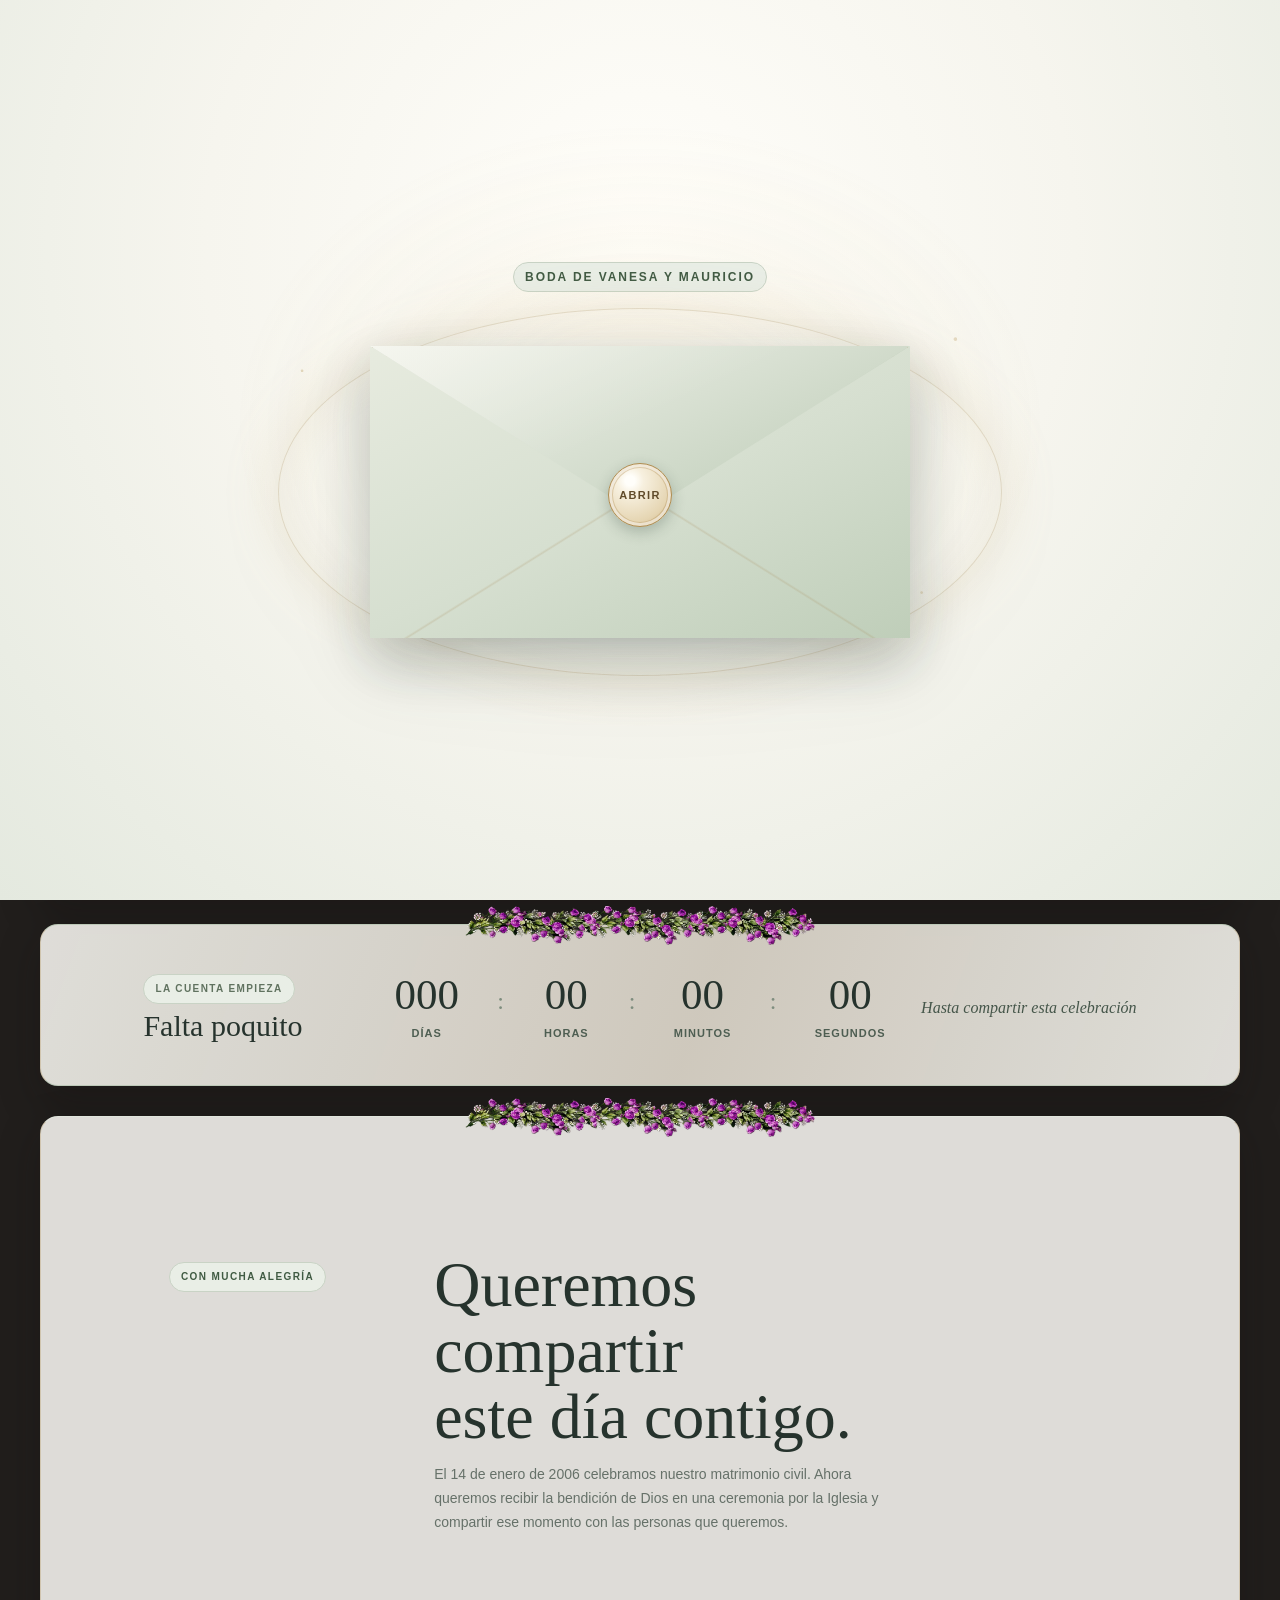
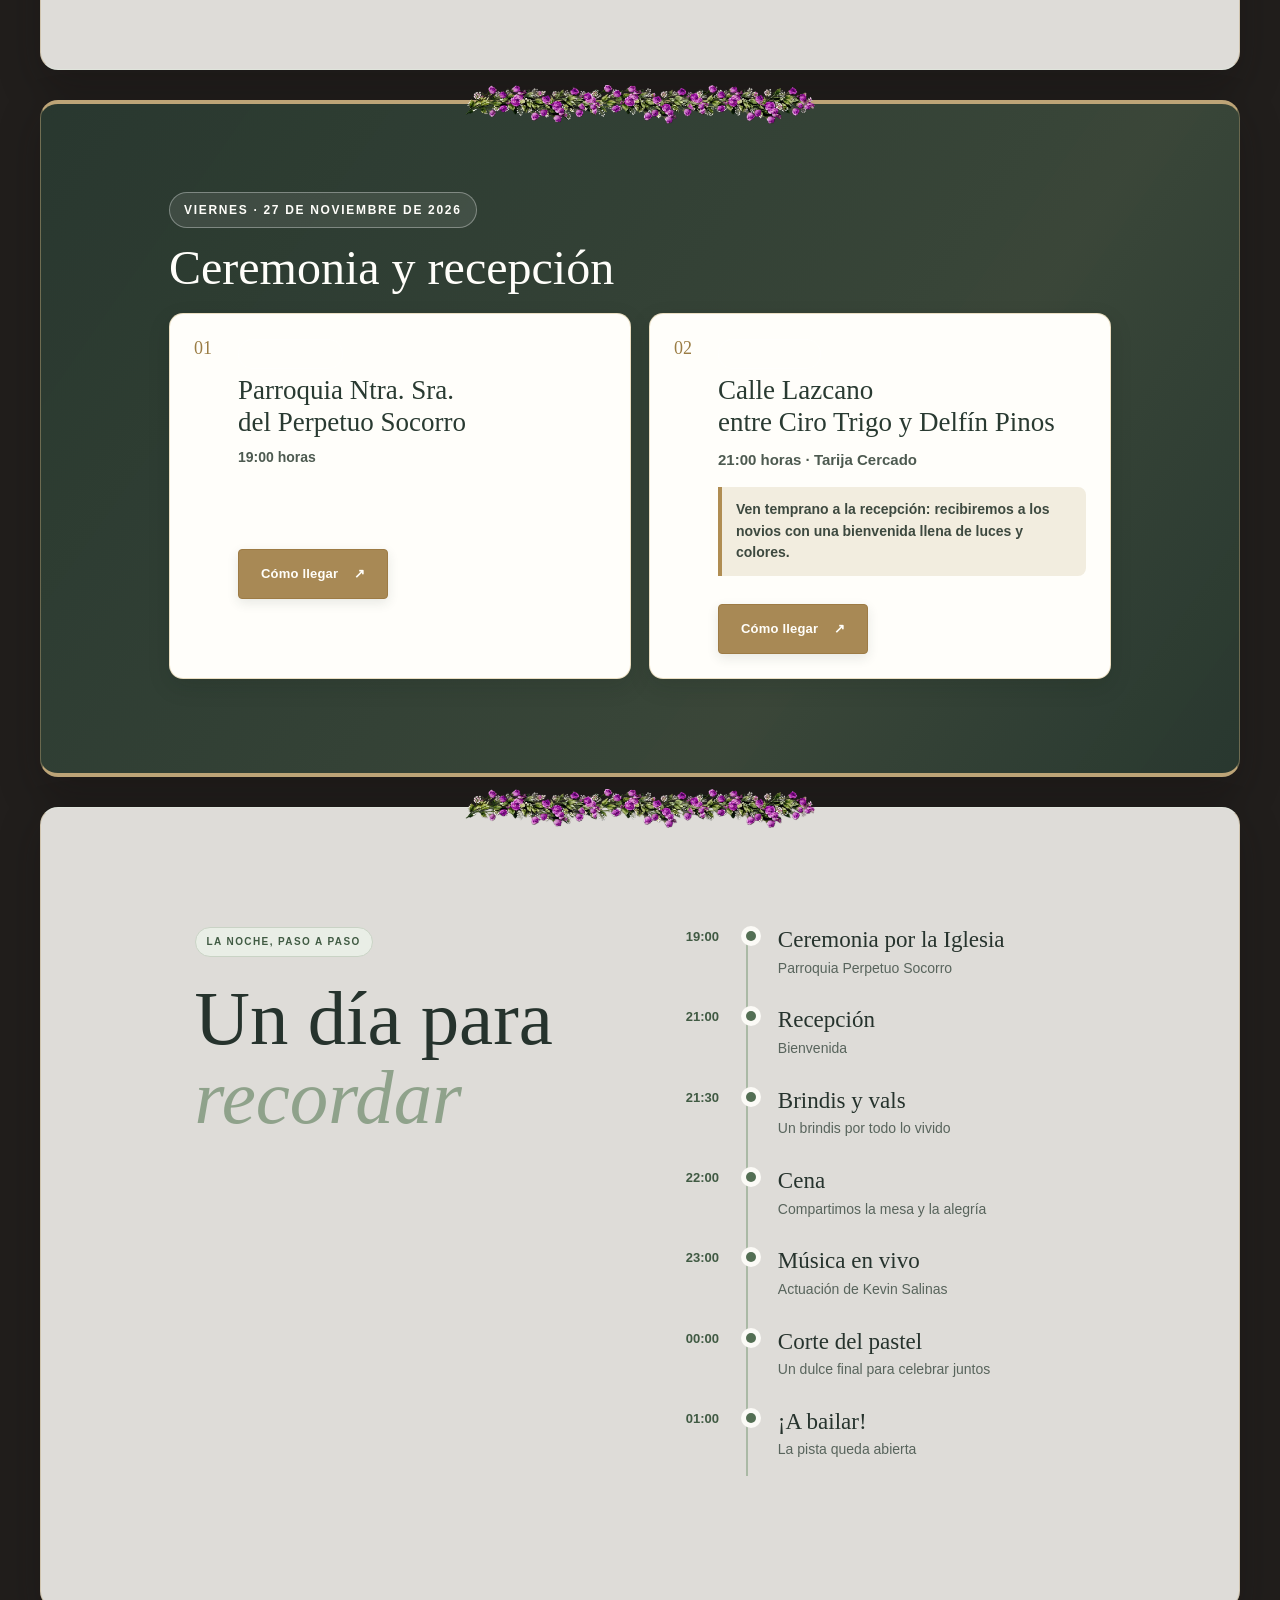
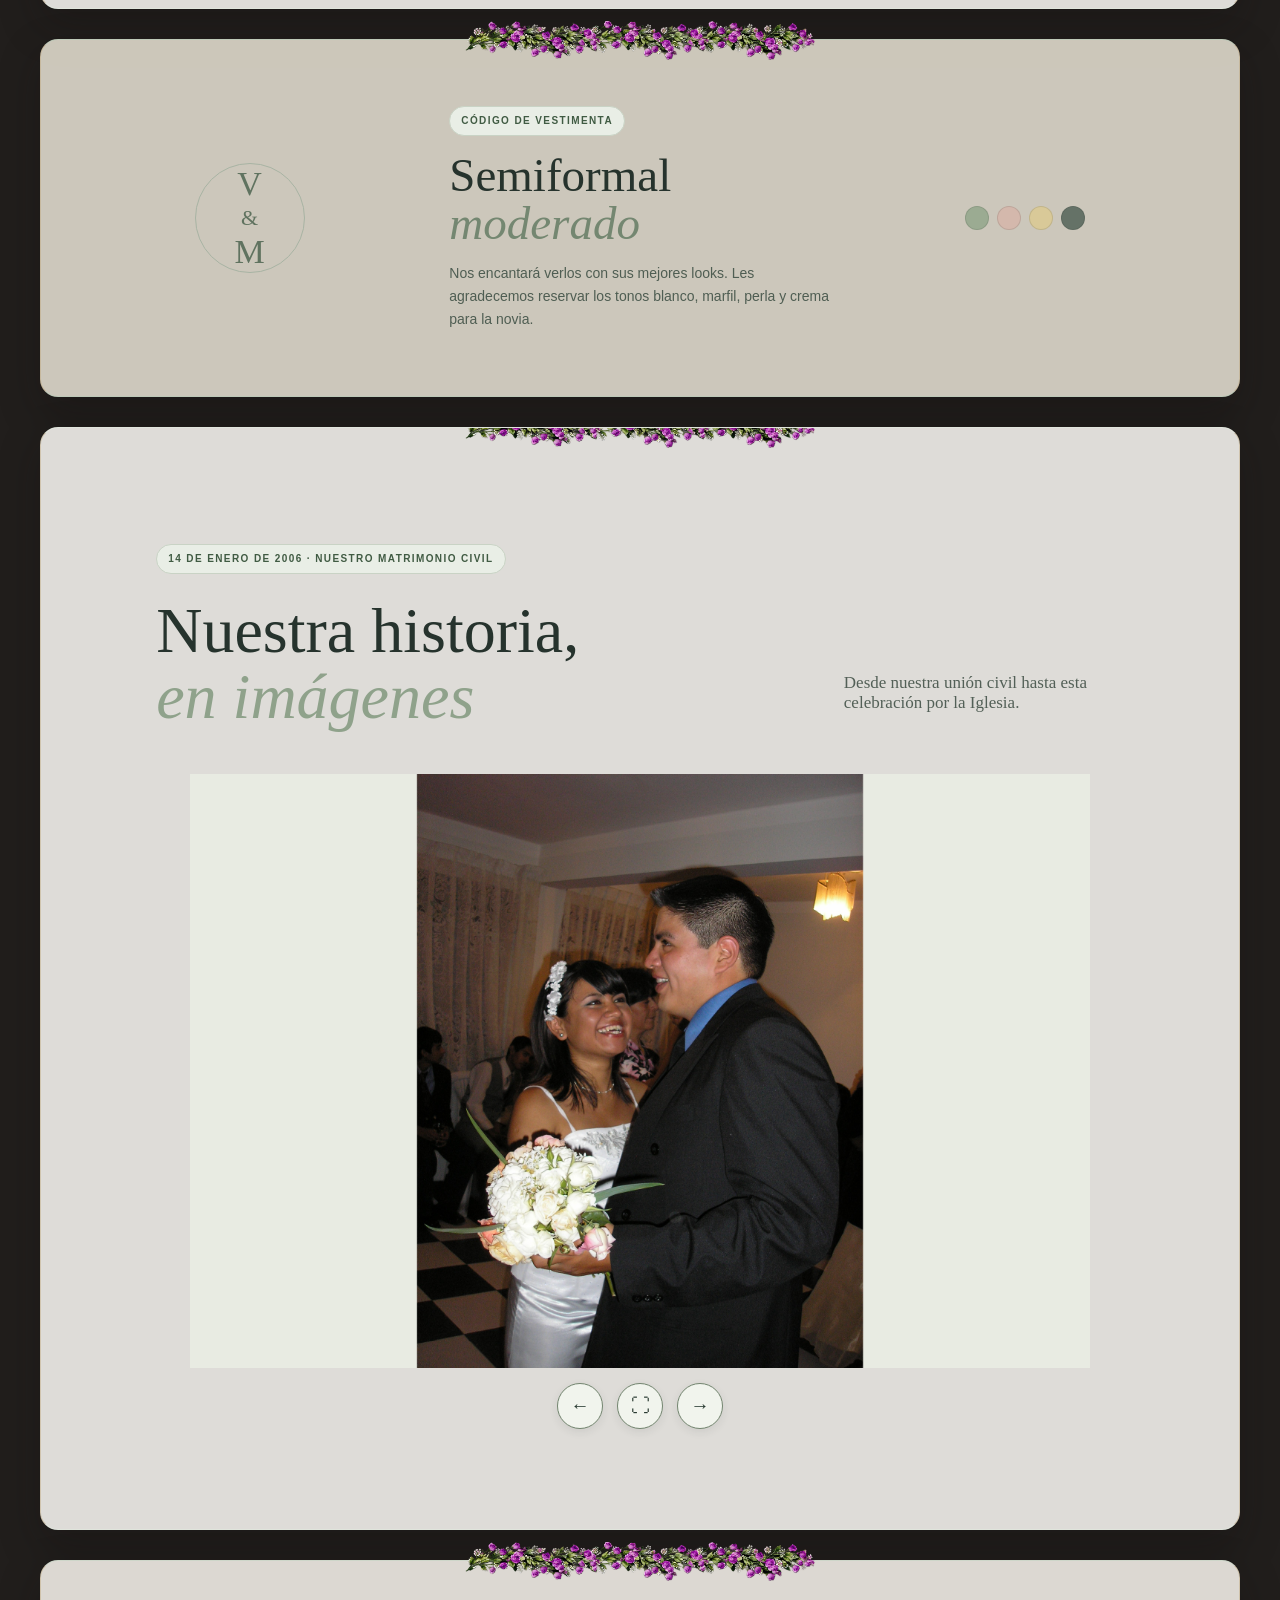
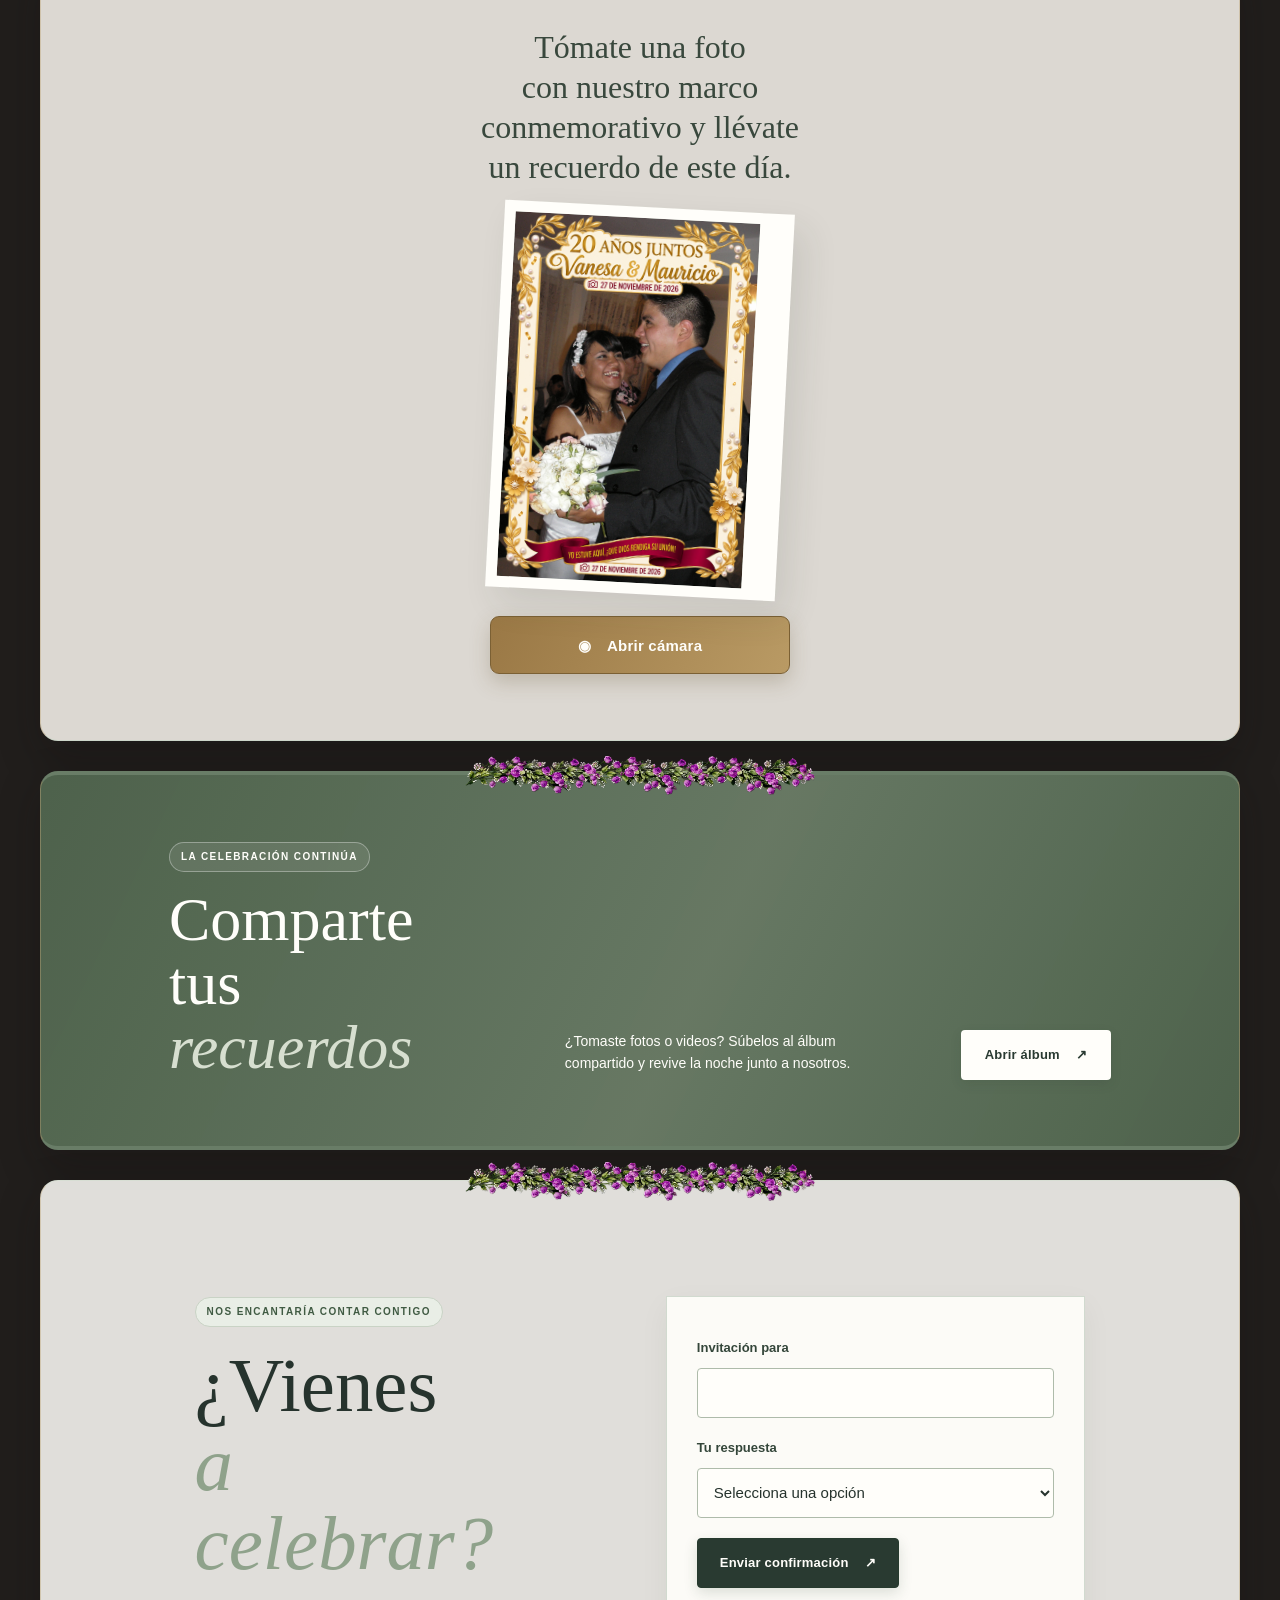
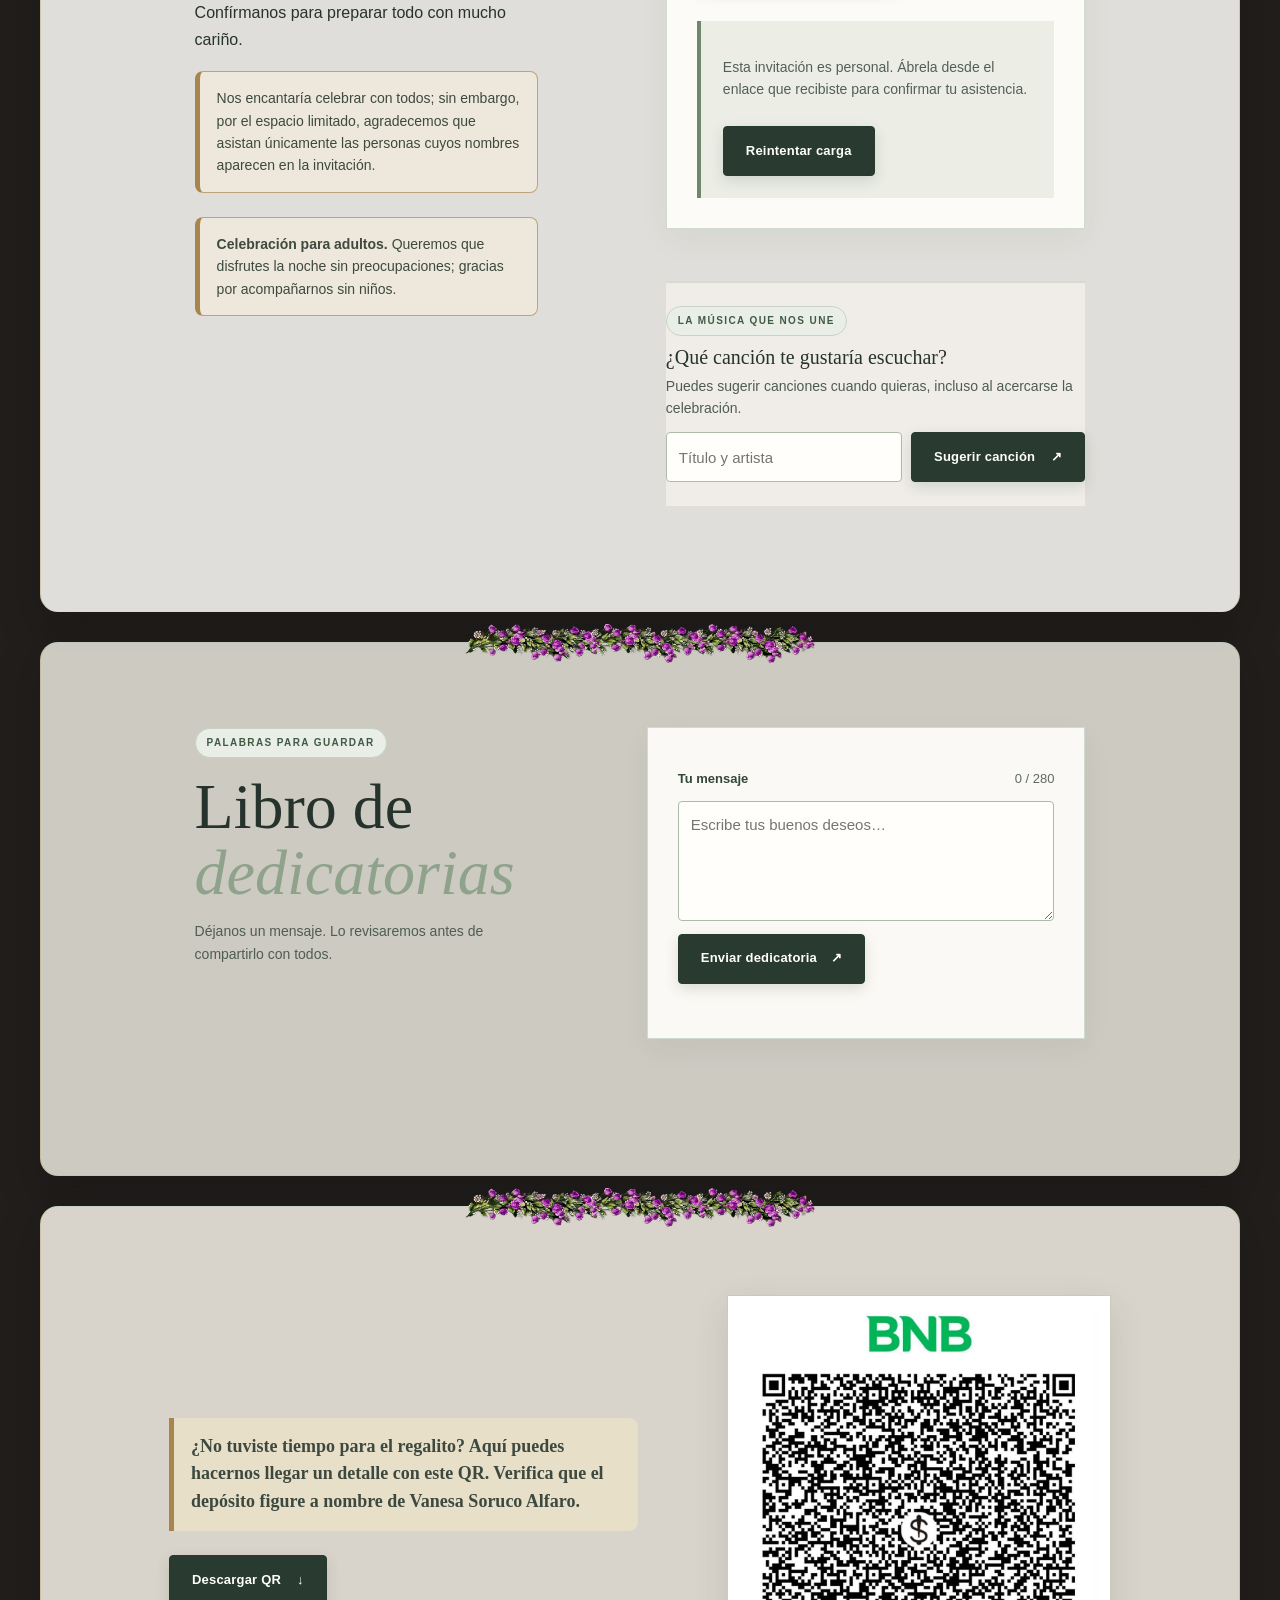
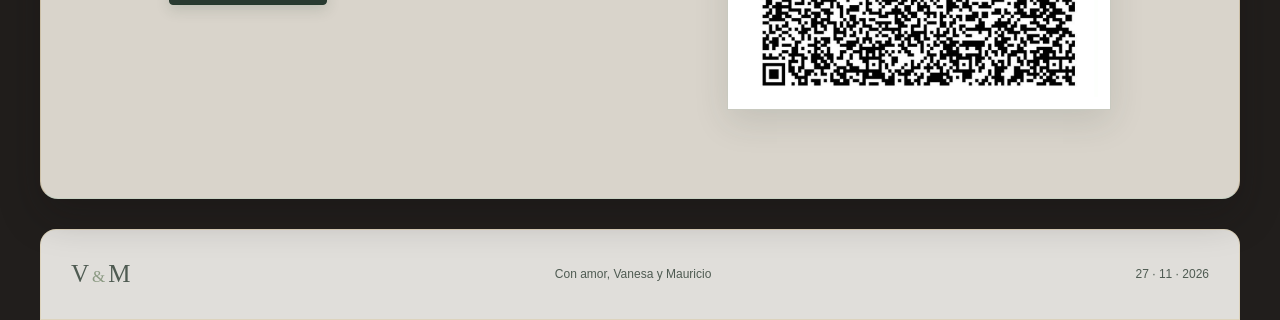
==== commit 05dd77fb: "Optimize and publish floral garland" ====
--- a/index.html
+++ b/index.html
@@ -13,7 +13,7 @@
   <link rel="preconnect" href="https://fonts.gstatic.com" crossorigin>
   <link href="https://fonts.googleapis.com/css2?family=DM+Sans:wght@400;500;600;700&family=Italiana&display=swap"
     rel="stylesheet">
-  <link rel="stylesheet" href="styles.css?v=20261113-flores-borde-superior">
+  <link rel="stylesheet" href="styles.css?v=20261113-flores-webp-borde">
   <link rel="stylesheet" href="carousel.css">
   <link rel="stylesheet" href="camera.css?v=20261108-frame-image-only">
   <script src="config.js?v=20261108-worker" defer></script>
--- a/styles.css
+++ b/styles.css
@@ -1132,19 +1132,17 @@
   z-index: -1;
   left: 50%;
   width: min(86vw, 350px);
-  height: clamp(110px, 12vw, 145px);
+  height: 40px;
   content: "";
   transform: translateX(-50%);
-  background: url("assets/frames/flores-guirnalda.png") center / contain no-repeat;
+  background: url("assets/frames/flores-guirnalda.webp") center top / 100% auto no-repeat;
   pointer-events: none;
 }
-main > section:not(.hero)::before { top: -66px; }
-main > section:not(.hero) { padding-block: clamp(108px, 10vw, 136px); }
+main > section:not(.hero)::before { top: -19px; }
 @media (max-width: 760px) {
   main > section:not(.hero)::before {
     width: min(86vw, 300px);
-    height: 108px;
-    top: -48px;
-  }
-  main > section:not(.hero) { padding-block: 108px; }
-}
+    height: 34px;
+    top: -16px;
+  }
+}
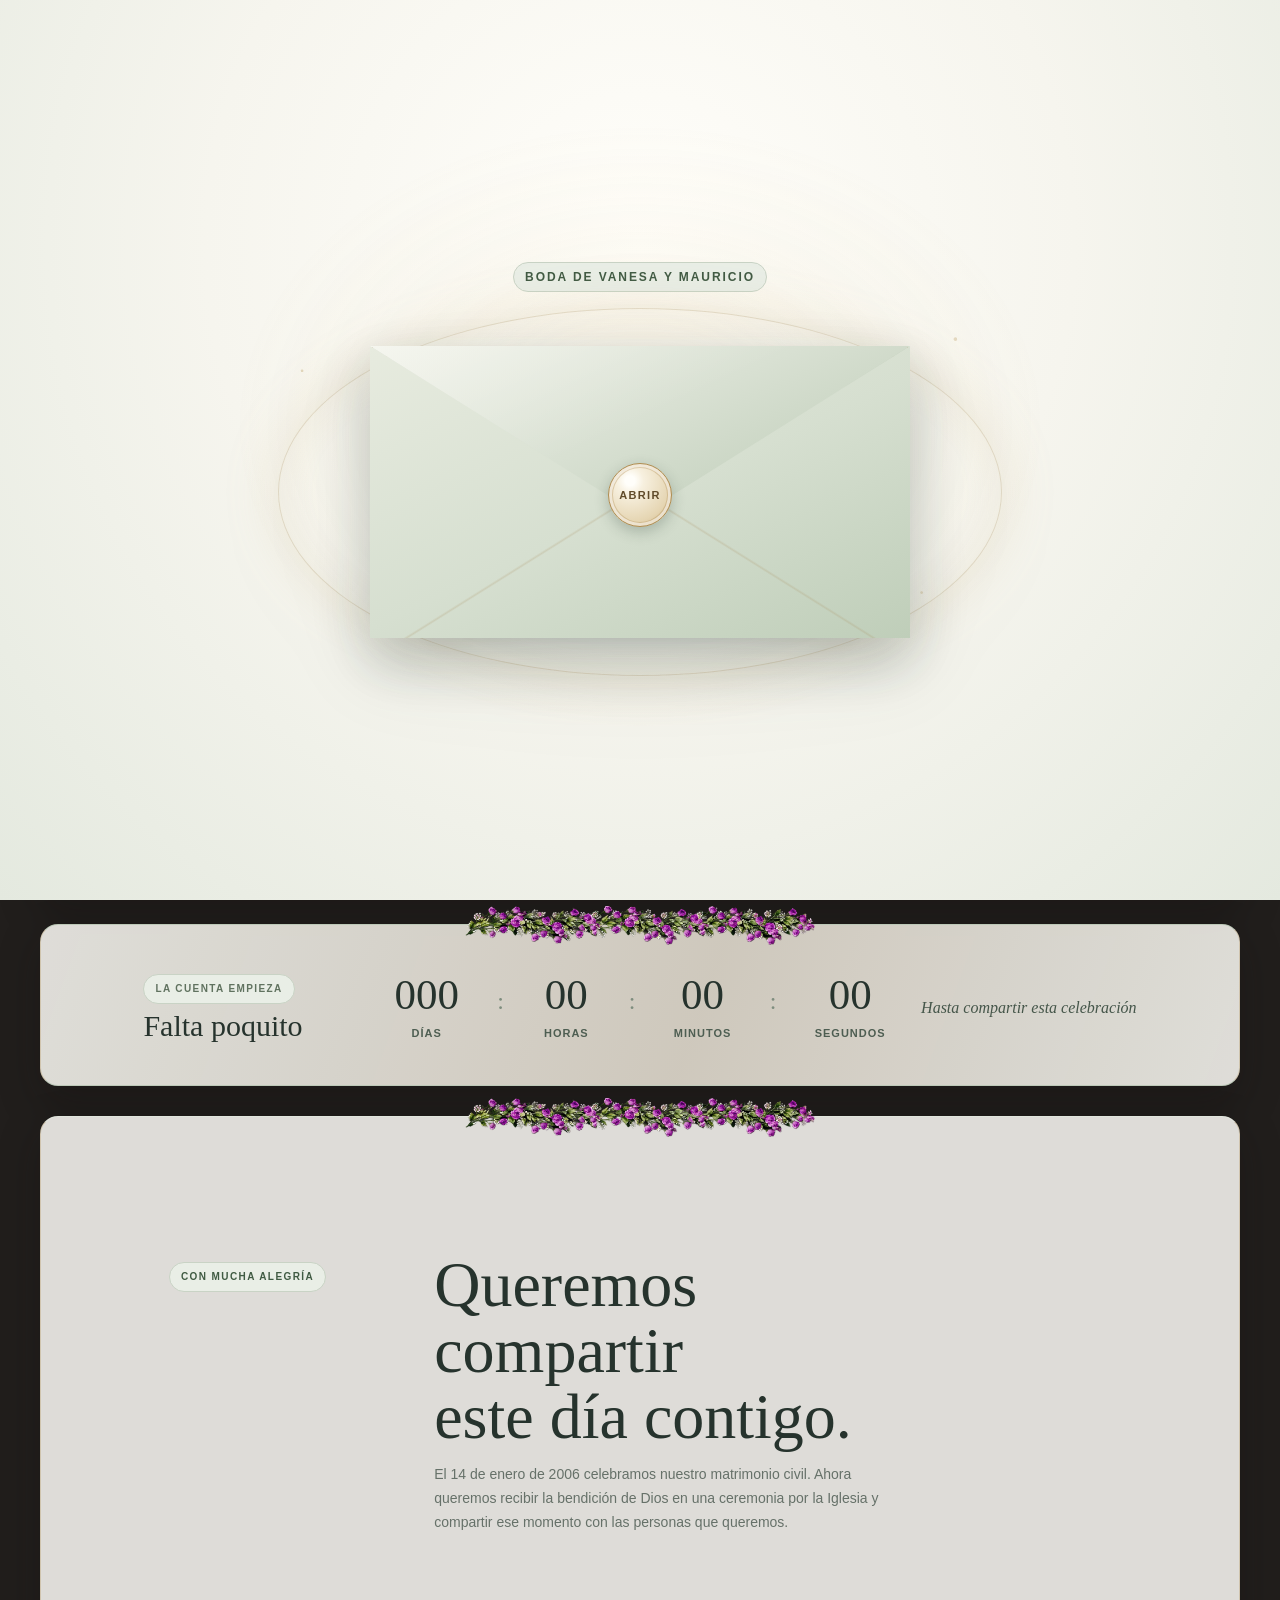
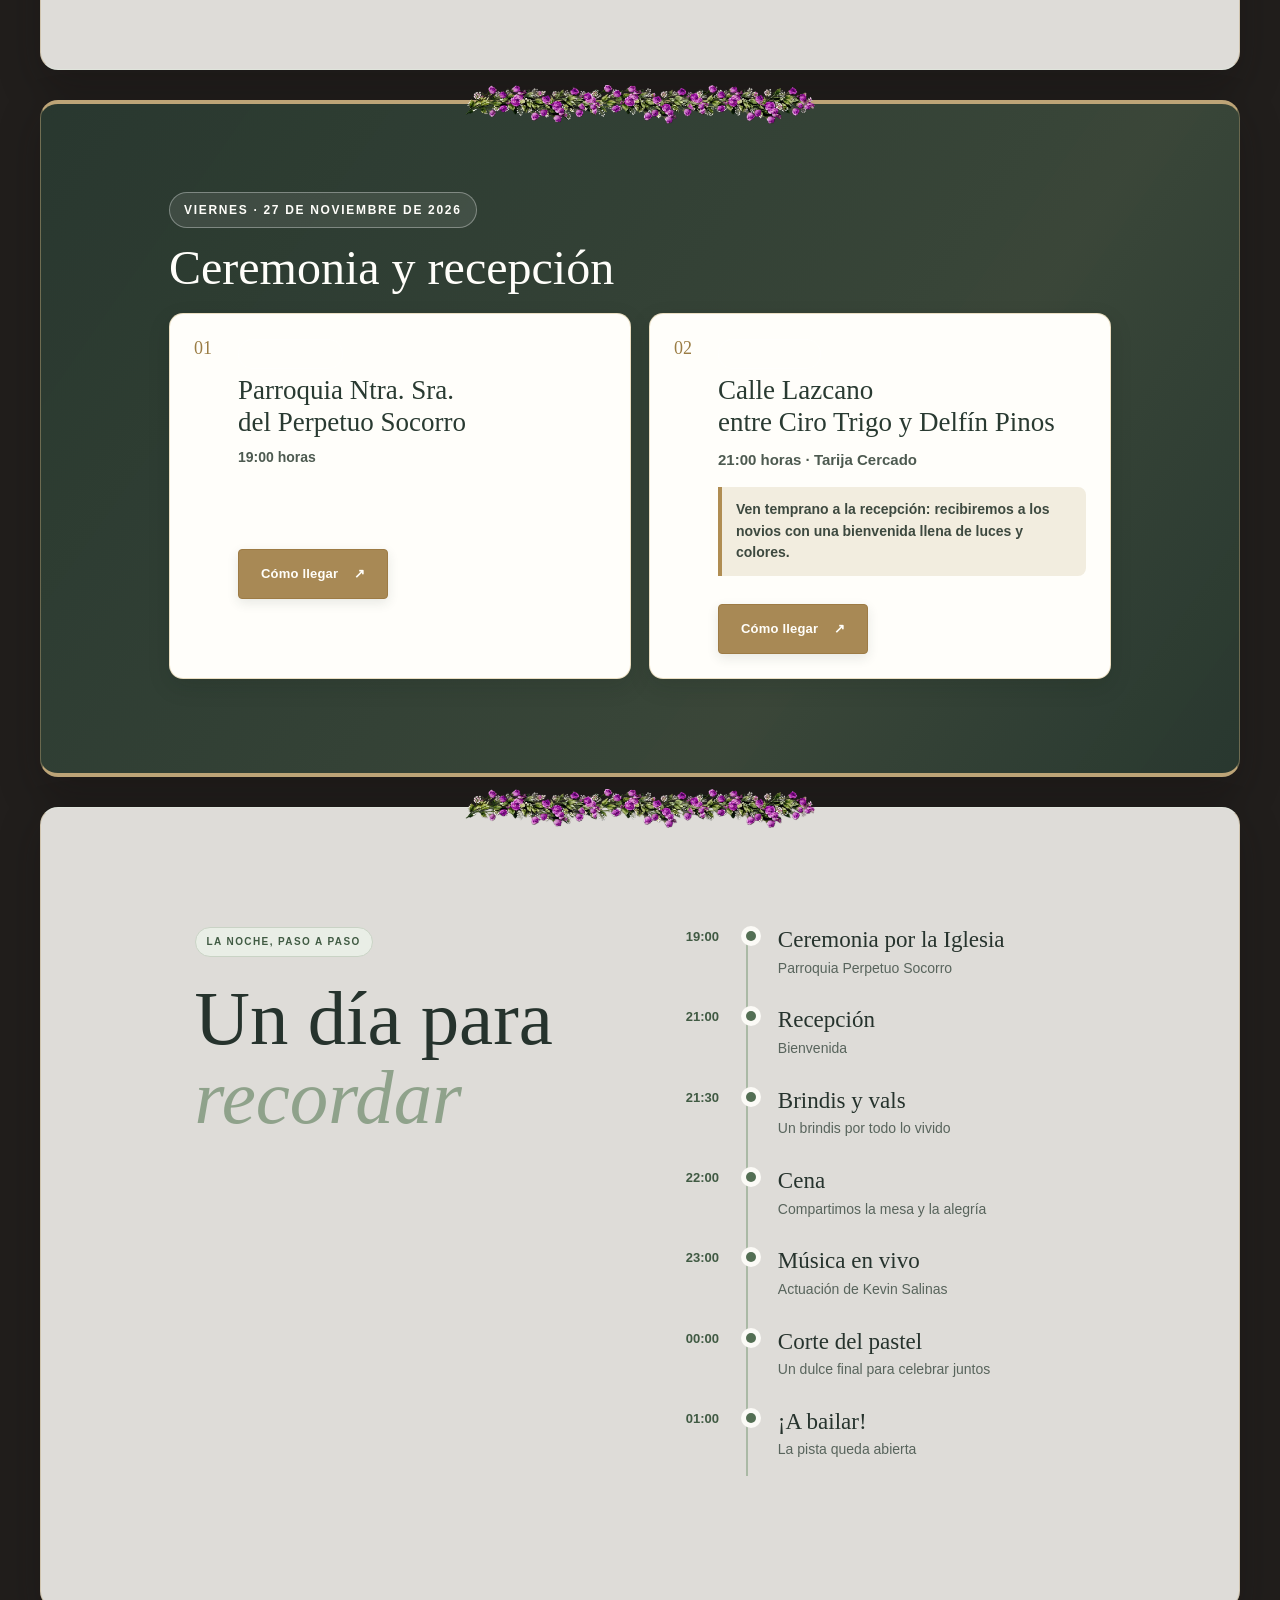
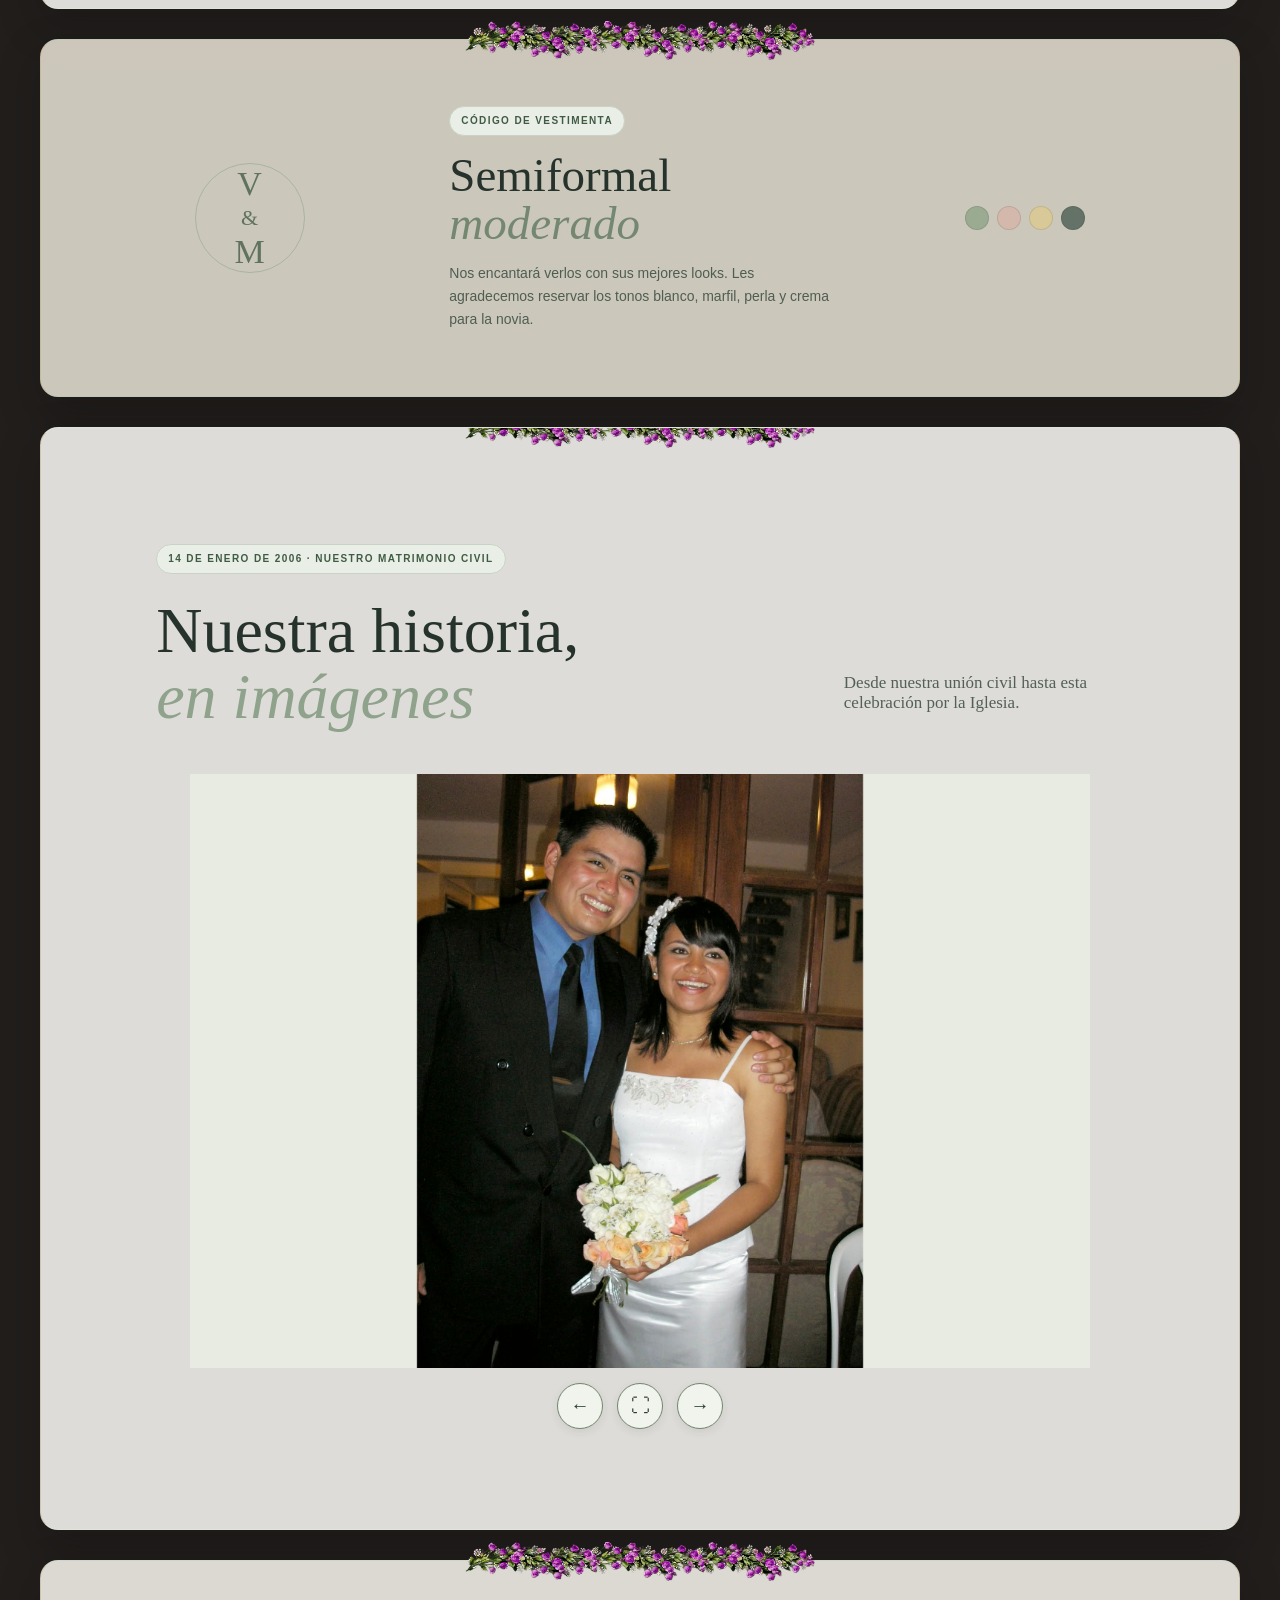
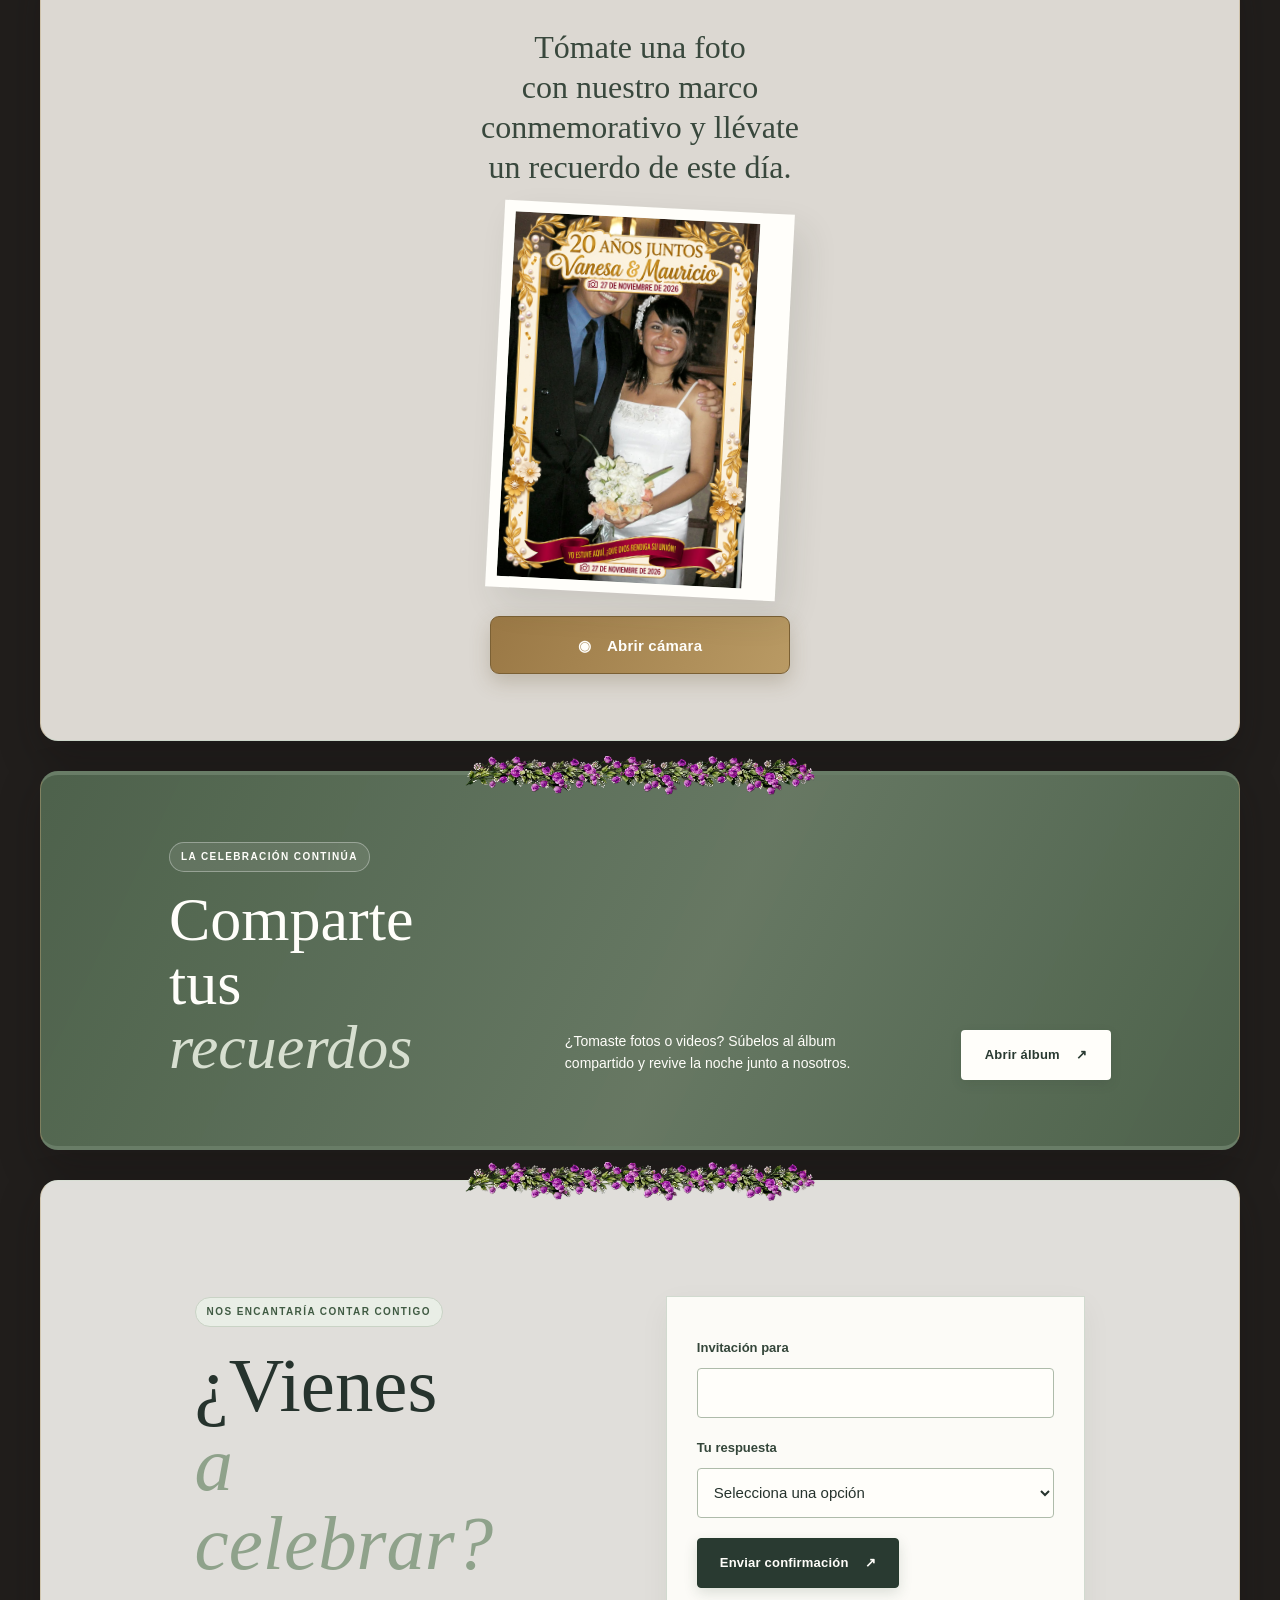
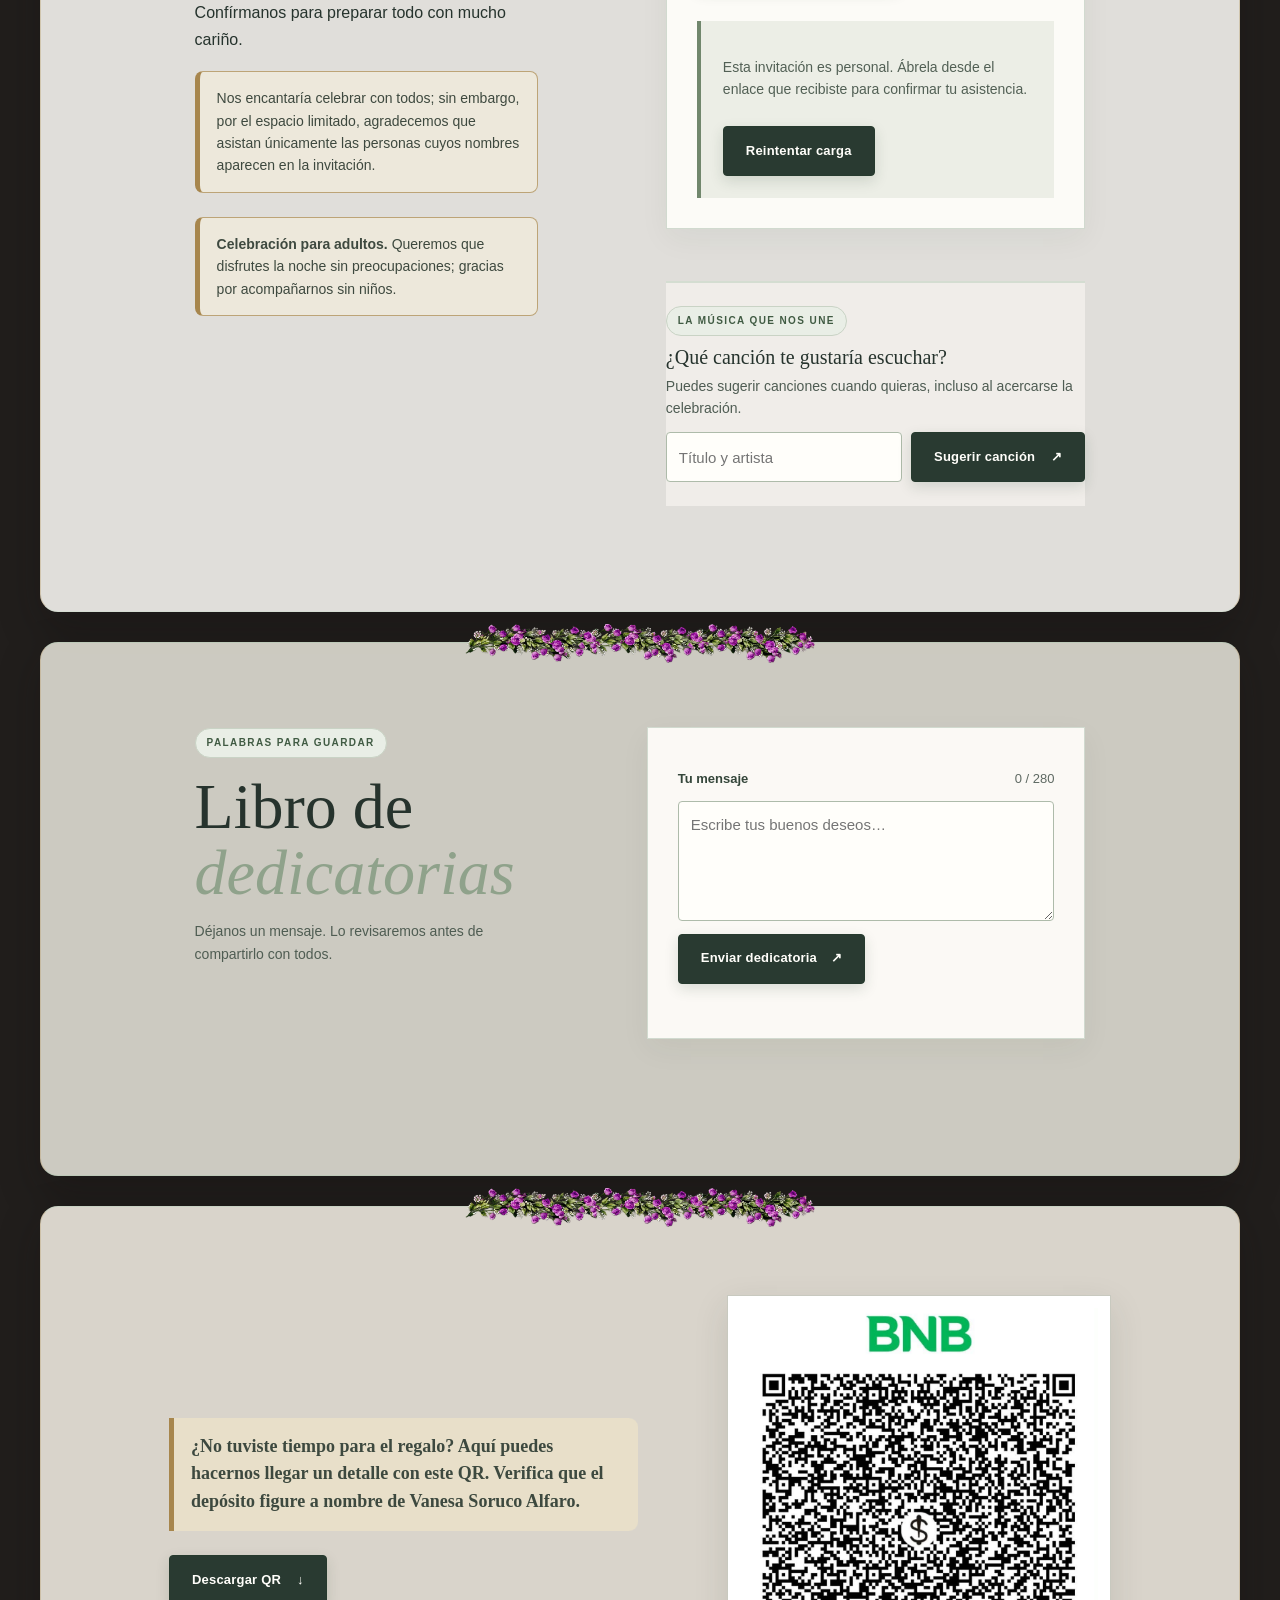
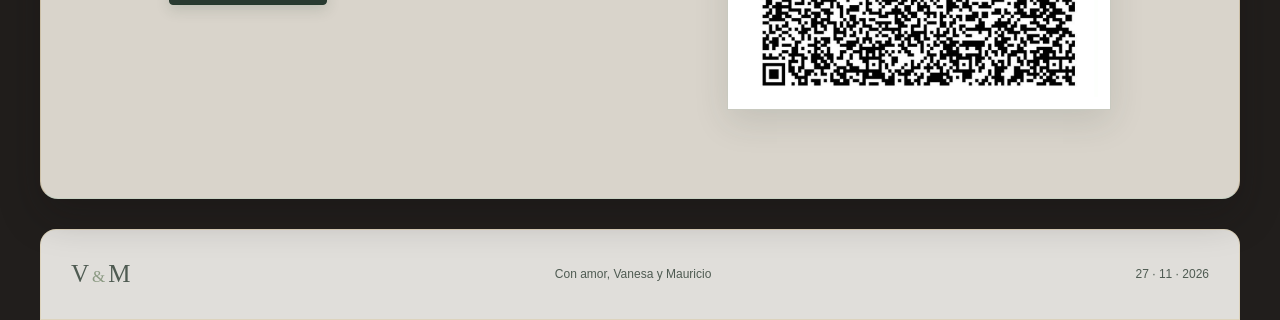
==== commit 04c01941: "Describe los cambios" ====
--- a/index.html
+++ b/index.html
@@ -13,7 +13,7 @@
   <link rel="preconnect" href="https://fonts.gstatic.com" crossorigin>
   <link href="https://fonts.googleapis.com/css2?family=DM+Sans:wght@400;500;600;700&family=Italiana&display=swap"
     rel="stylesheet">
-  <link rel="stylesheet" href="styles.css?v=20261113-flores-webp-borde">
+  <link rel="stylesheet" href="styles.css?v=20261113-hero-text-lower">
   <link rel="stylesheet" href="carousel.css">
   <link rel="stylesheet" href="camera.css?v=20261108-frame-image-only">
   <script src="config.js?v=20261108-worker" defer></script>
@@ -48,7 +48,7 @@
   <main>
     <section class="hero" id="inicio" aria-labelledby="hero-title">
       <div class="hero-copy">
-        <p class="eyebrow"><span class="eyebrow-line"></span> Viernes · 27 de noviembre de 2026 · Tarija</p>
+        <p class="eyebrow"><span class="eyebrow-line"></span> Viernes · 27 de noviembre de 2026</p>
         <h1 id="hero-title">Vanesa<br><span class="ampersand">&amp;</span><br>Mauricio</h1>
         <p class="hero-date">Después de 20 años juntos, queremos celebrar este día contigo.</p>
       </div>
@@ -270,7 +270,7 @@
     </section>
     <section class="gift-section" id="regalo" aria-labelledby="gift-title" hidden>
       <div class="gift-copy">
-        <p id="gift-title" class="gift-invitation-note">¿No tuviste tiempo para el regalito? Aquí puedes hacernos llegar un detalle con este QR. Verifica que el depósito figure a nombre de Vanesa Soruco Alfaro.</p>
+        <p id="gift-title" class="gift-invitation-note">¿No tuviste tiempo para el regalo? Aquí puedes hacernos llegar un detalle con este QR. Verifica que el depósito figure a nombre de Vanesa Soruco Alfaro.</p>
         <a class="button button-dark gift-download" href="assets/frames/qr/regalo-bnb.png" download="regalo-bnb-vanesa.png">Descargar QR <span aria-hidden="true">↓</span></a>
       </div>
       <a class="gift-qr-link" href="assets/frames/qr/regalo-bnb.png" target="_blank" rel="noopener noreferrer" aria-label="Abrir el QR en tamaño completo para escanearlo">
--- a/styles.css
+++ b/styles.css
@@ -1146,3 +1146,14 @@
     top: -16px;
   }
 }
+
+@keyframes hero-copy-lower {
+  from { opacity: 0; transform: translateY(88px); }
+  to { opacity: 1; transform: translateY(68px); }
+}
+@media (max-width: 760px) {
+  .hero-copy { transform: translateY(68px); animation: hero-copy-lower .75s both; }
+}
+@media (max-width: 760px) and (prefers-reduced-motion: reduce) {
+  .hero-copy { transform: translateY(68px); animation: none; }
+}
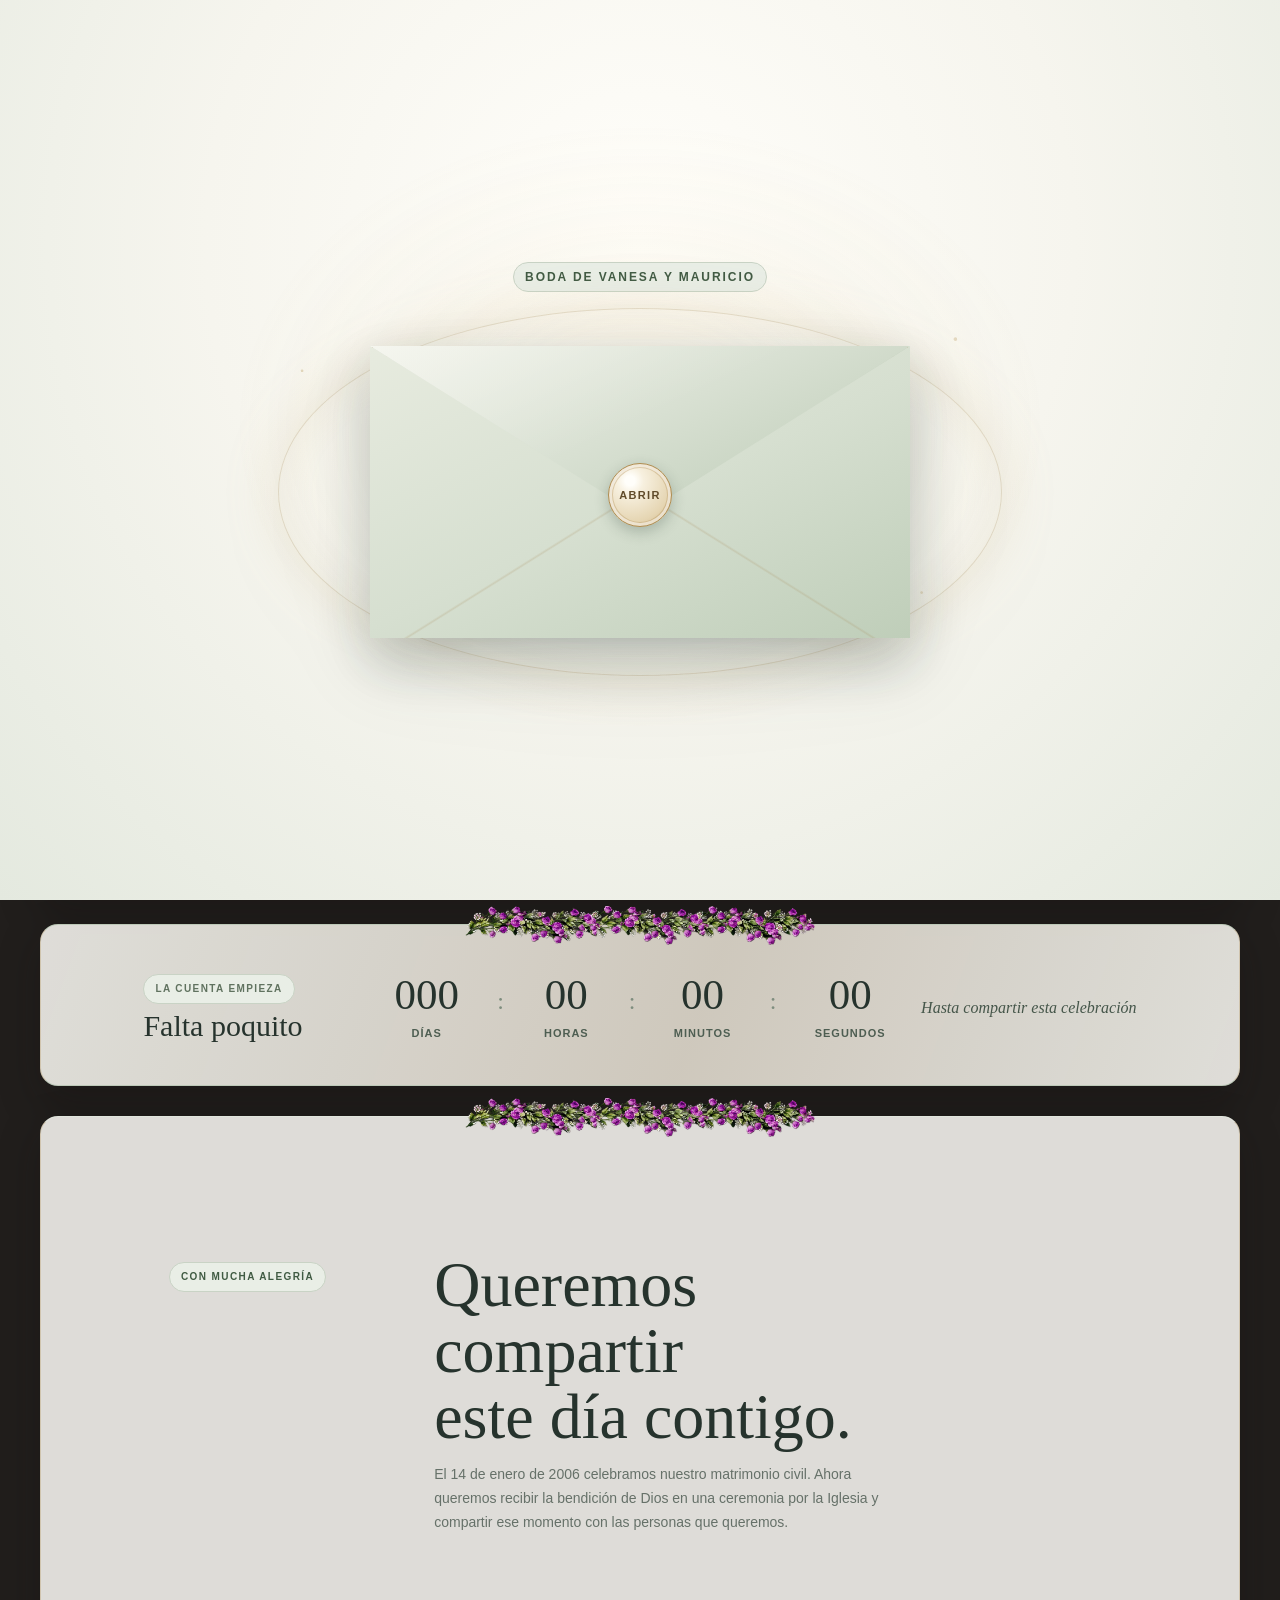
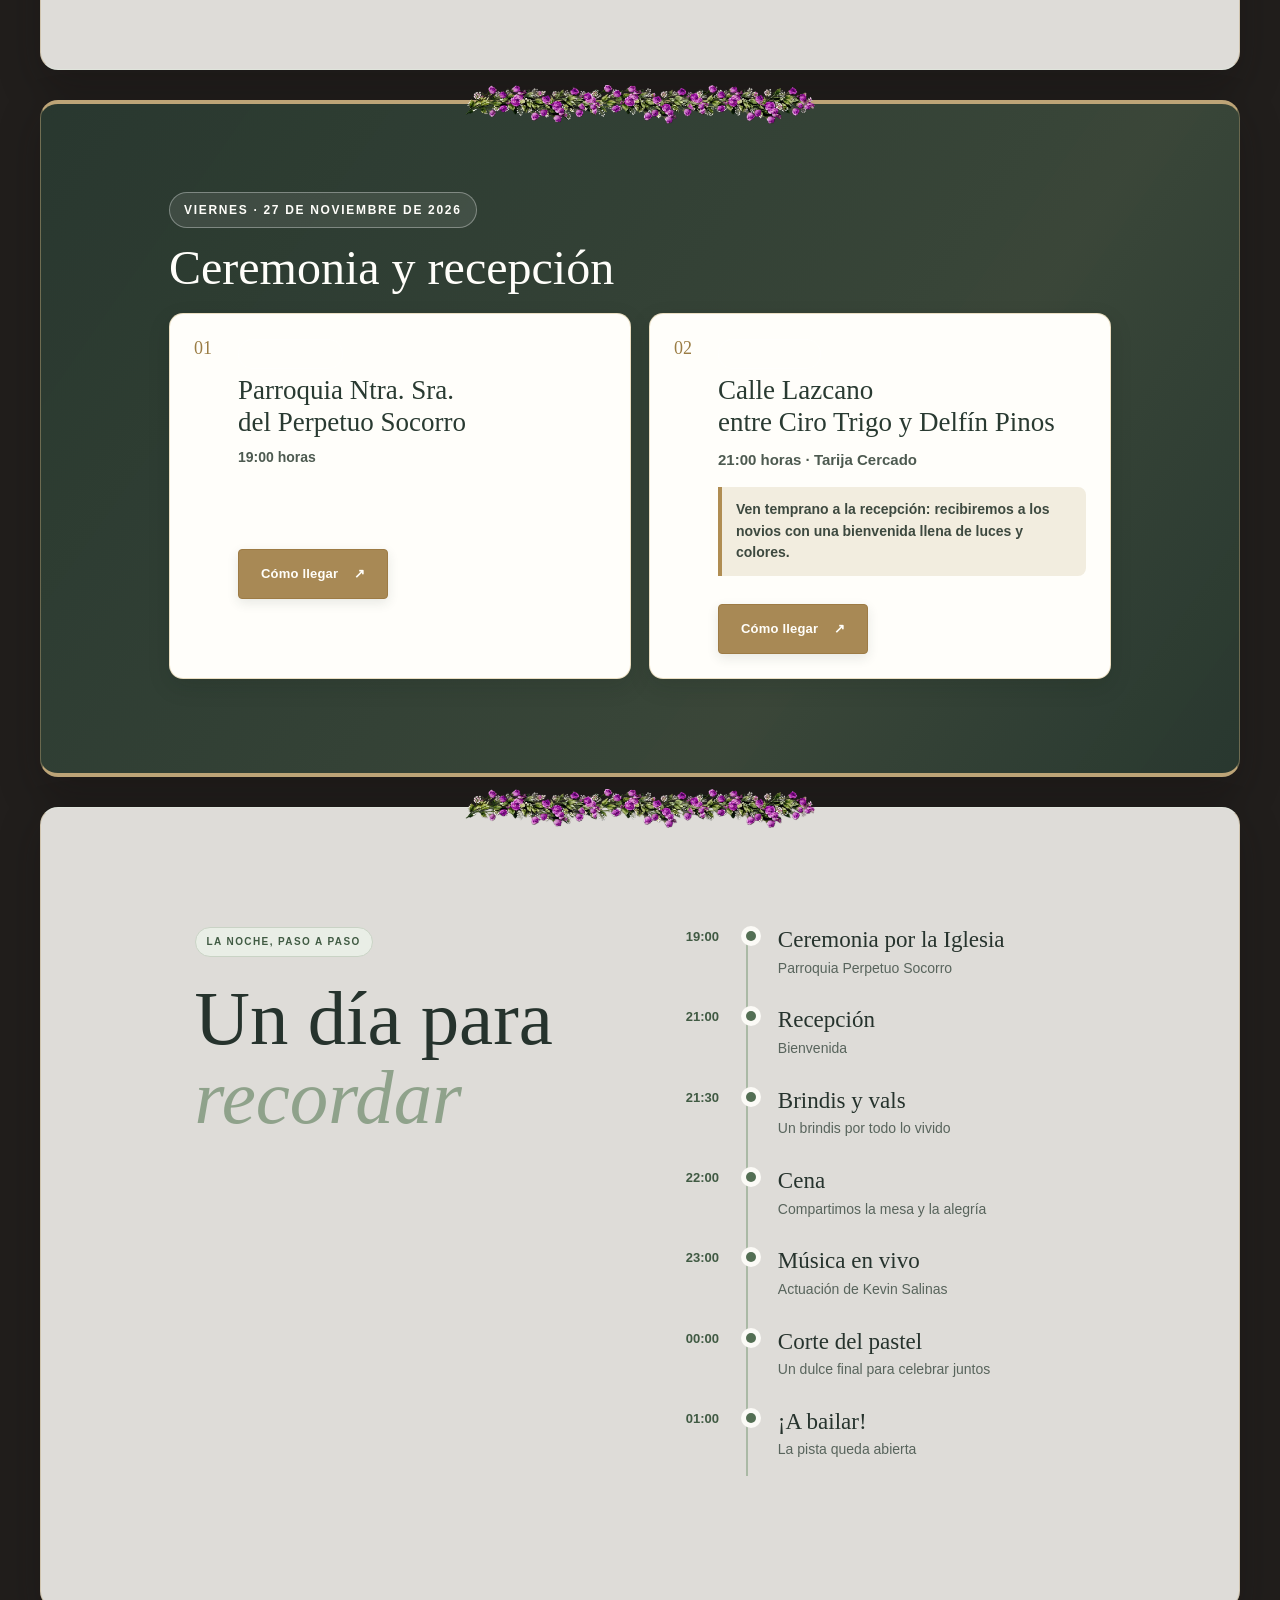
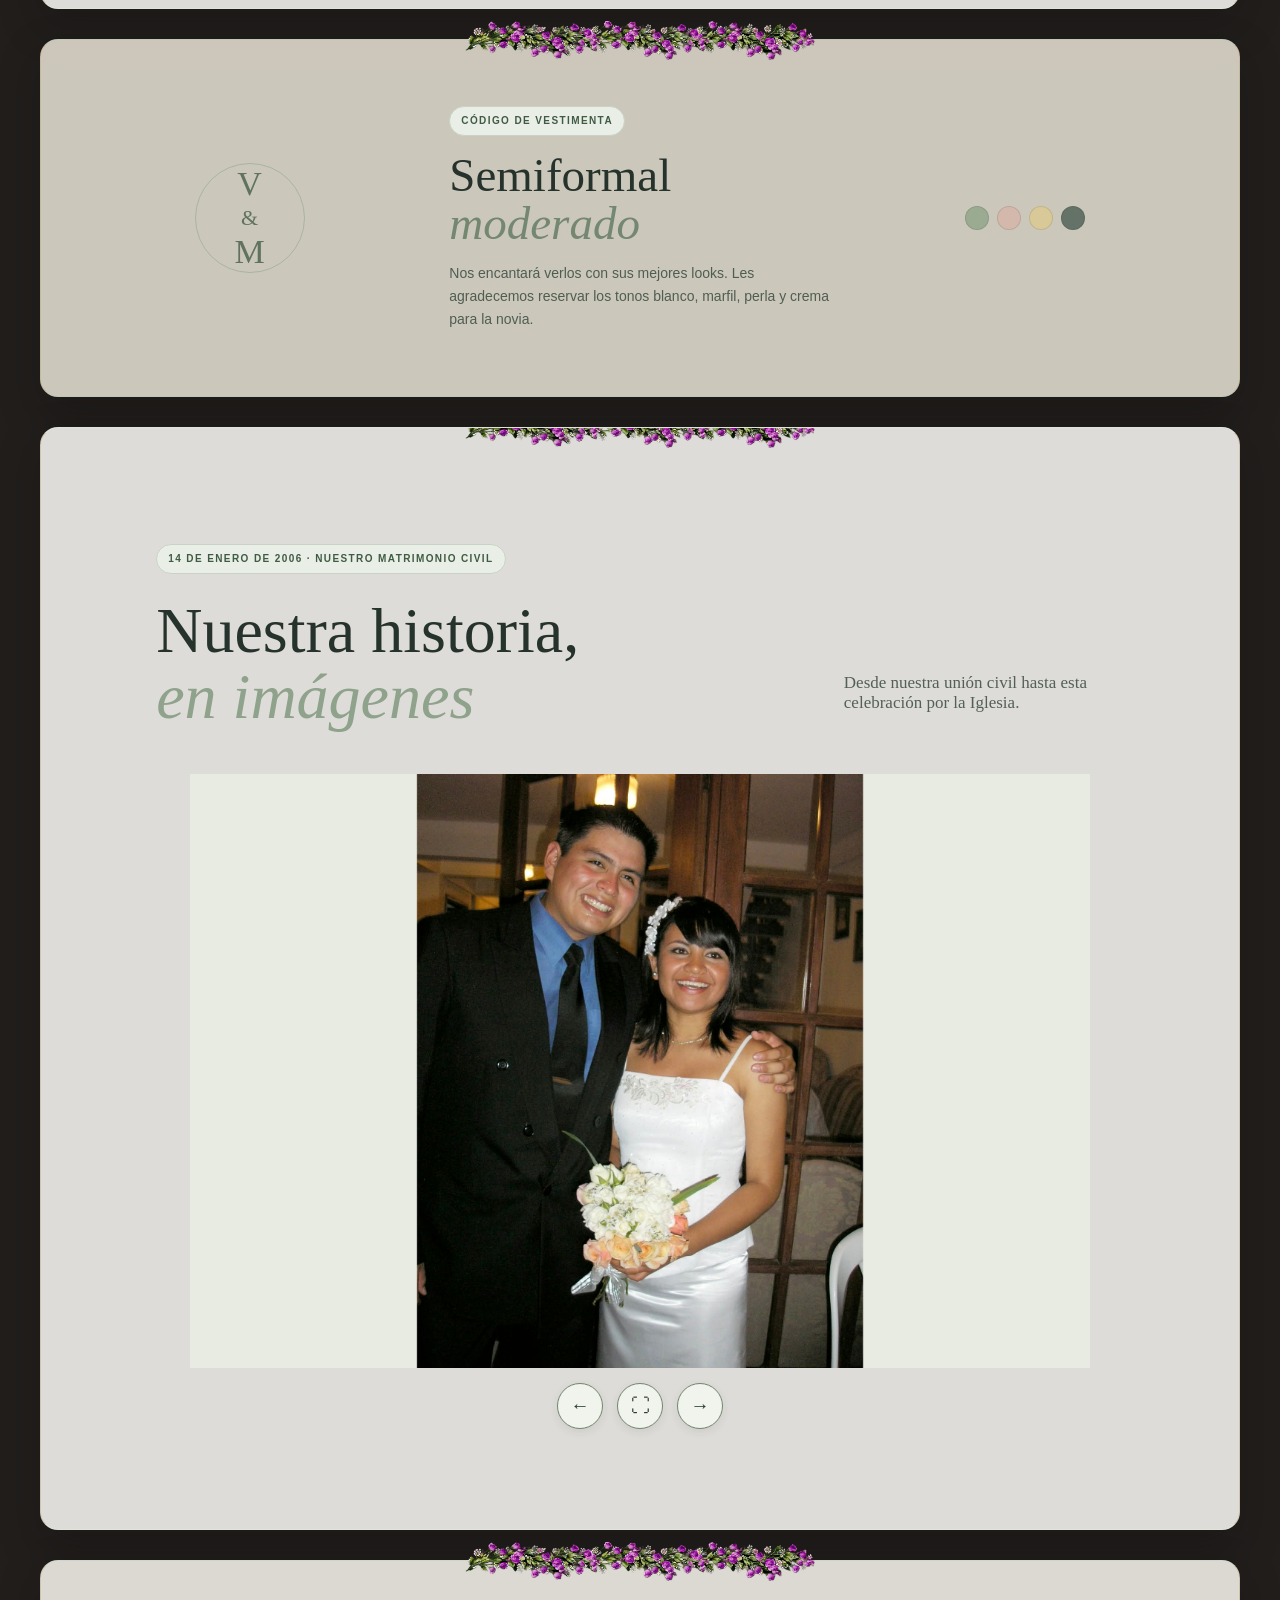
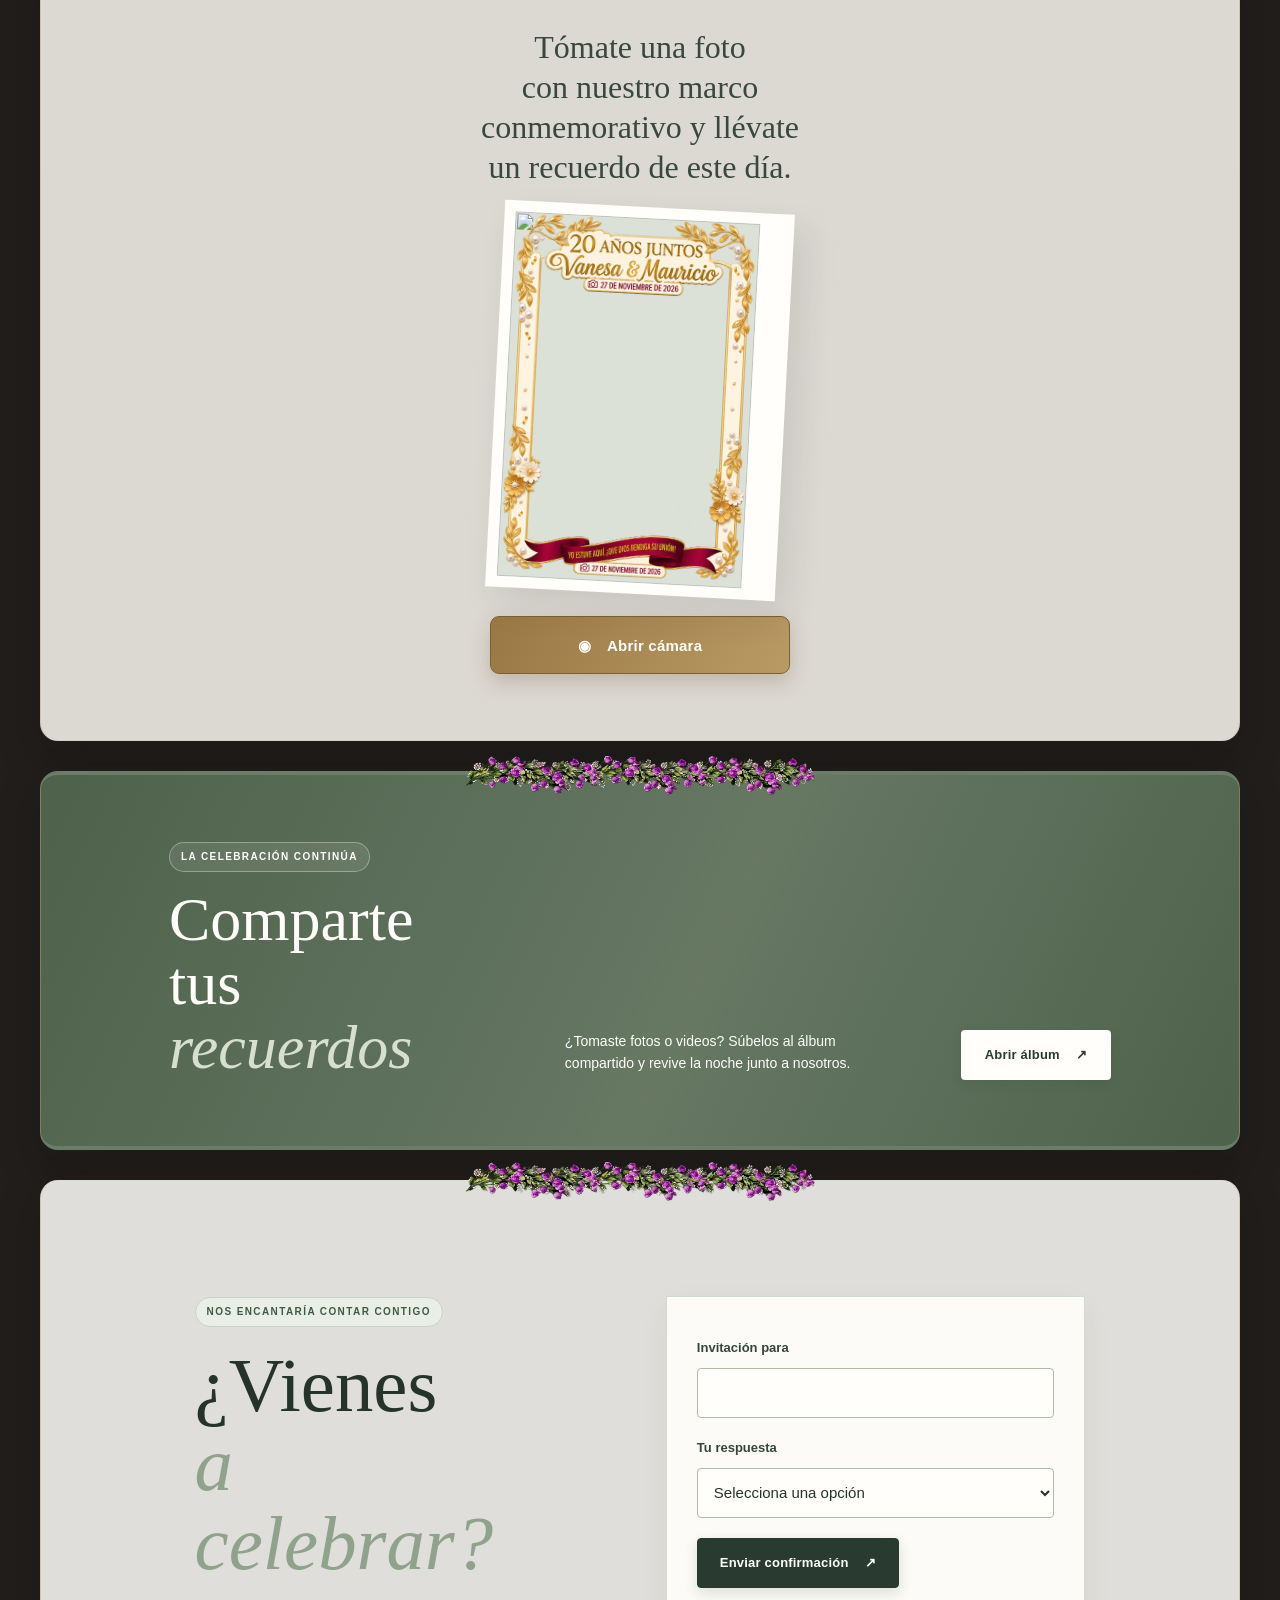
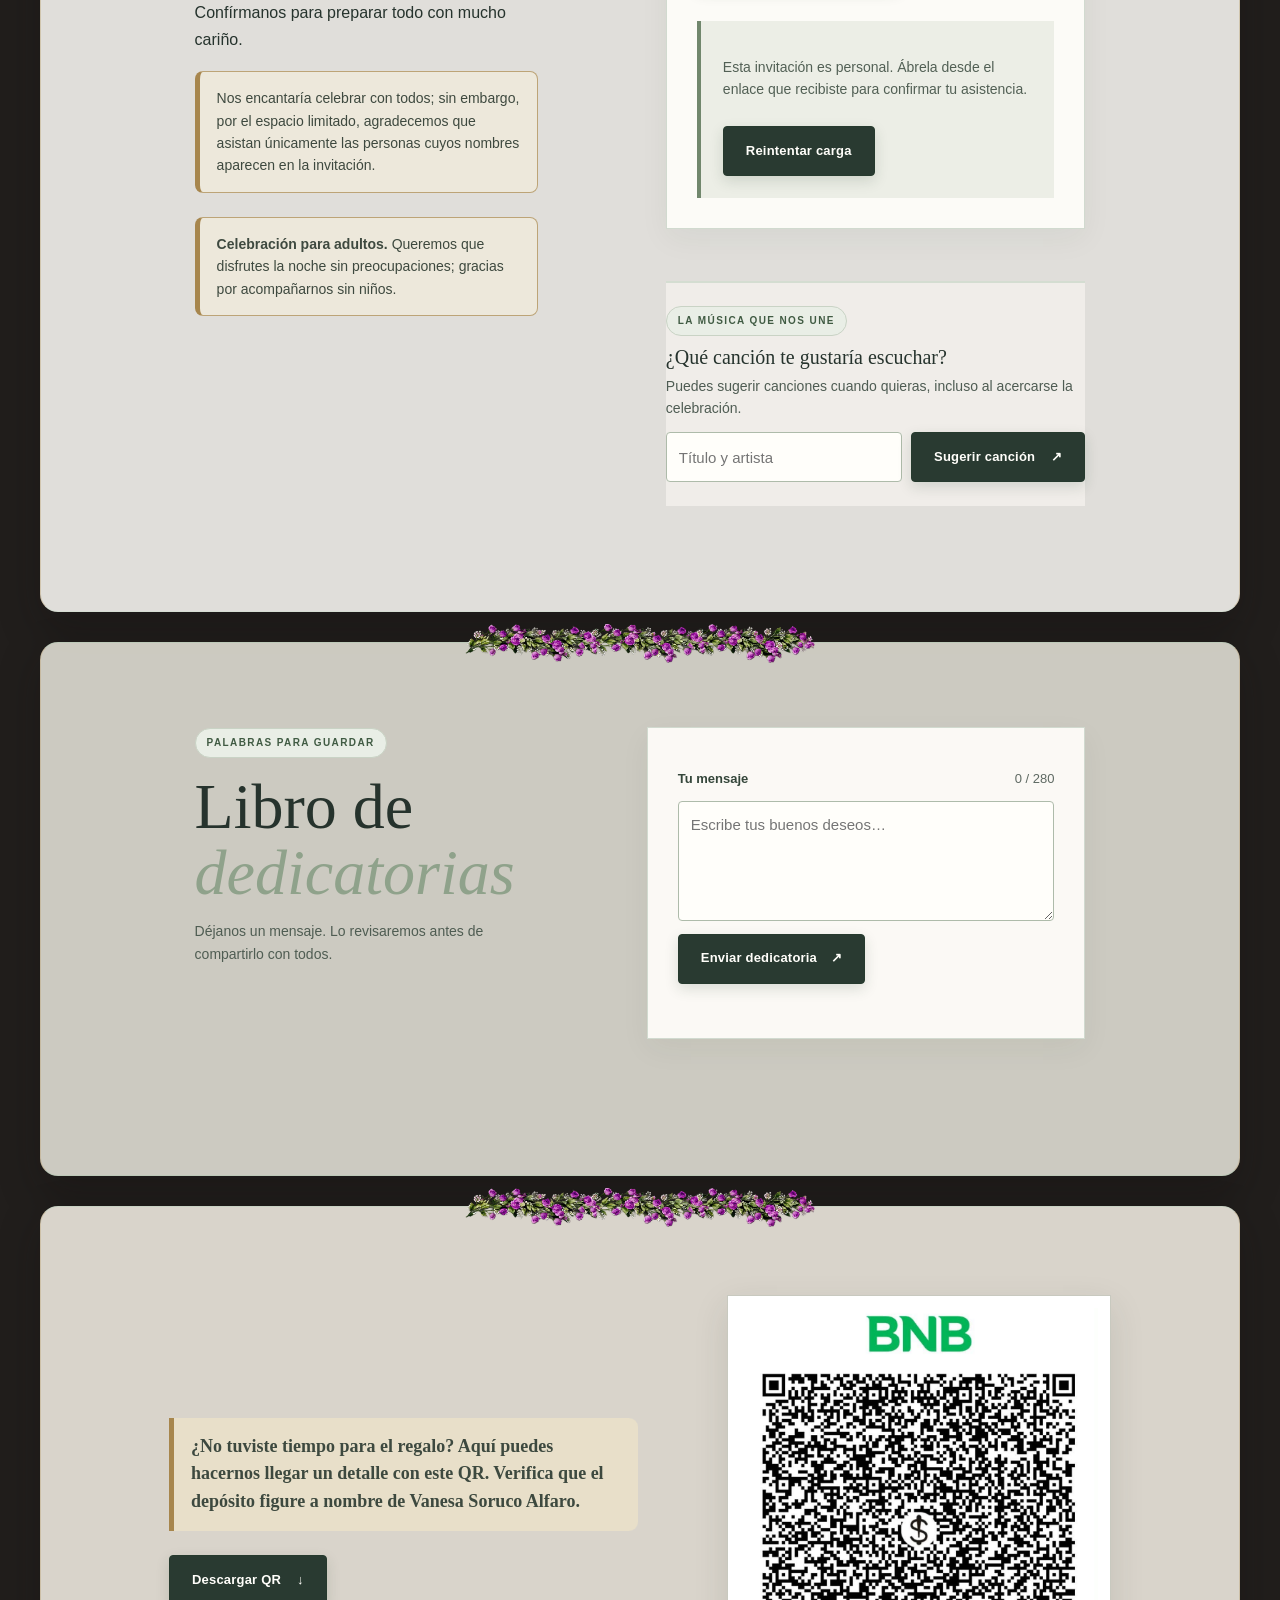
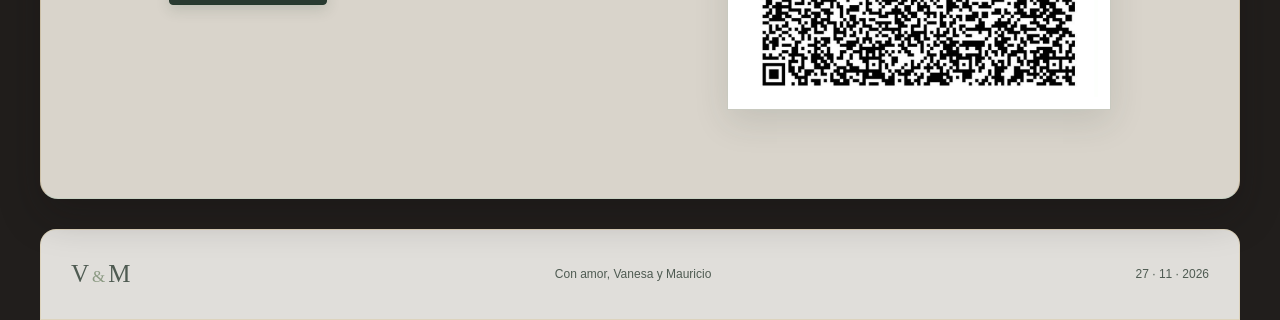
==== commit 56fdecd4: "Describe los cambios" ====
--- a/index.html
+++ b/index.html
@@ -188,7 +188,7 @@
         <p class="memories-invitation">Tómate una foto con nuestro marco conmemorativo y llévate un recuerdo de este día.</p>
       </div>
       <div class="frame-preview" aria-hidden="true">
-        <div class="frame-inner"><img src="assets/photos/1.jpg" alt=""><img class="frame-png" id="frame-preview-overlay"
+        <div class="frame-inner"><img src="assets/photos/0.jpg" alt=""><img class="frame-png" id="frame-preview-overlay"
             src="assets/frames/marco-vertical.png" alt="" hidden><span class="frame-title">Vanesa <i>&</i>
             Mauricio</span><small>ANTE LA IGLESIA · 27 NOV 2026</small><span
             class="frame-corner frame-corner-top-left"></span><span
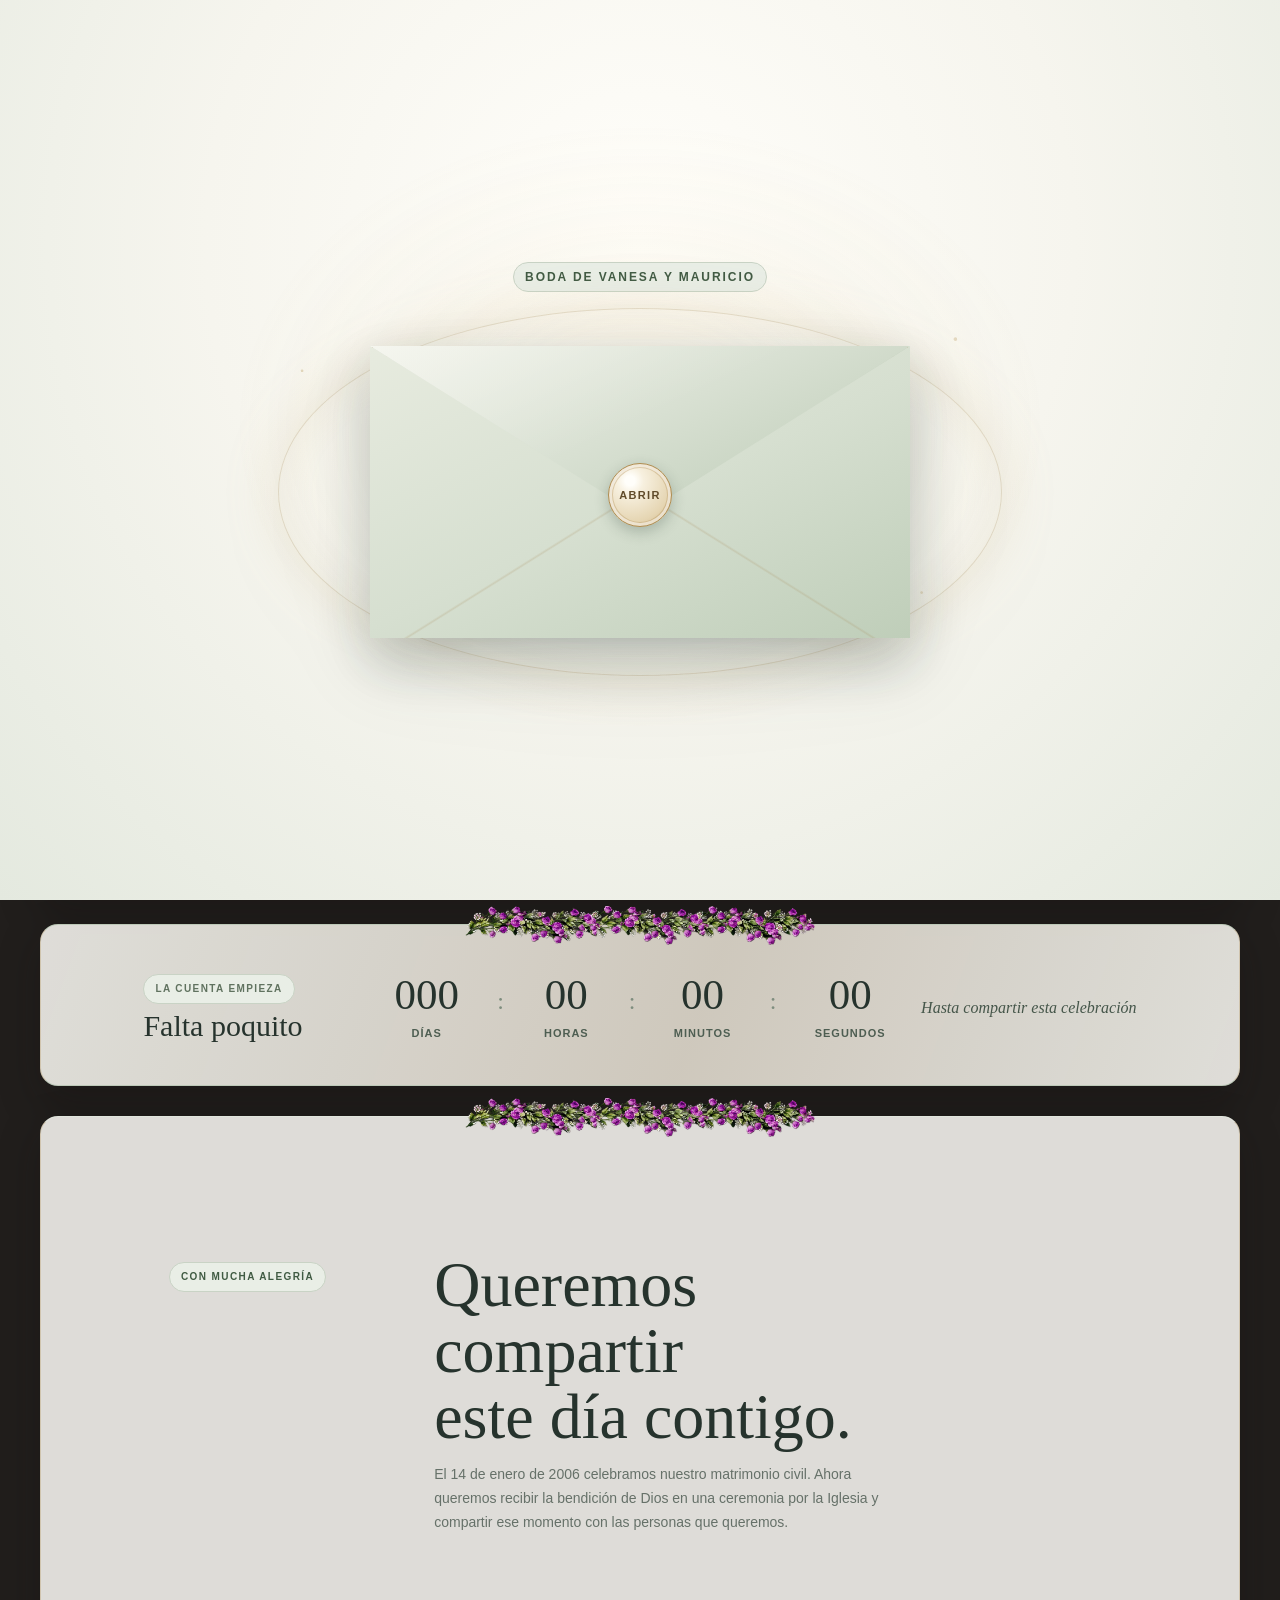
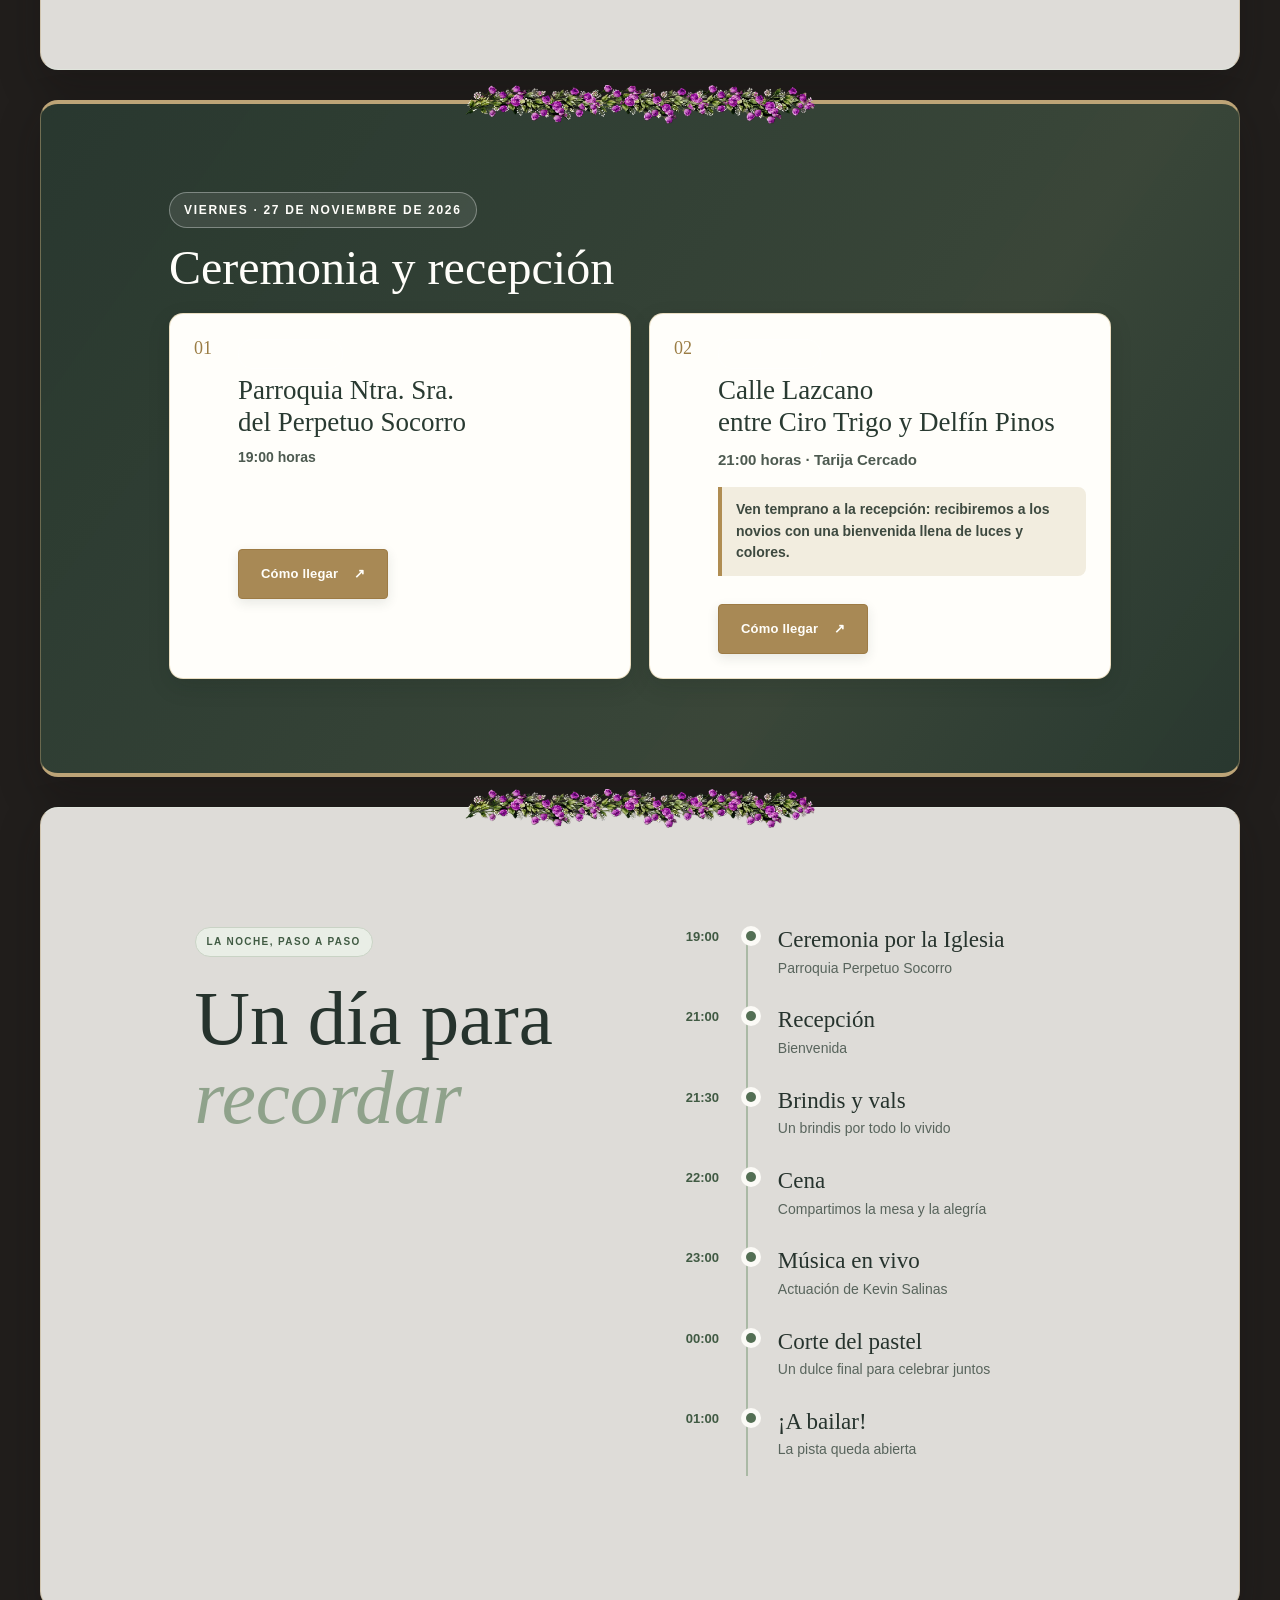
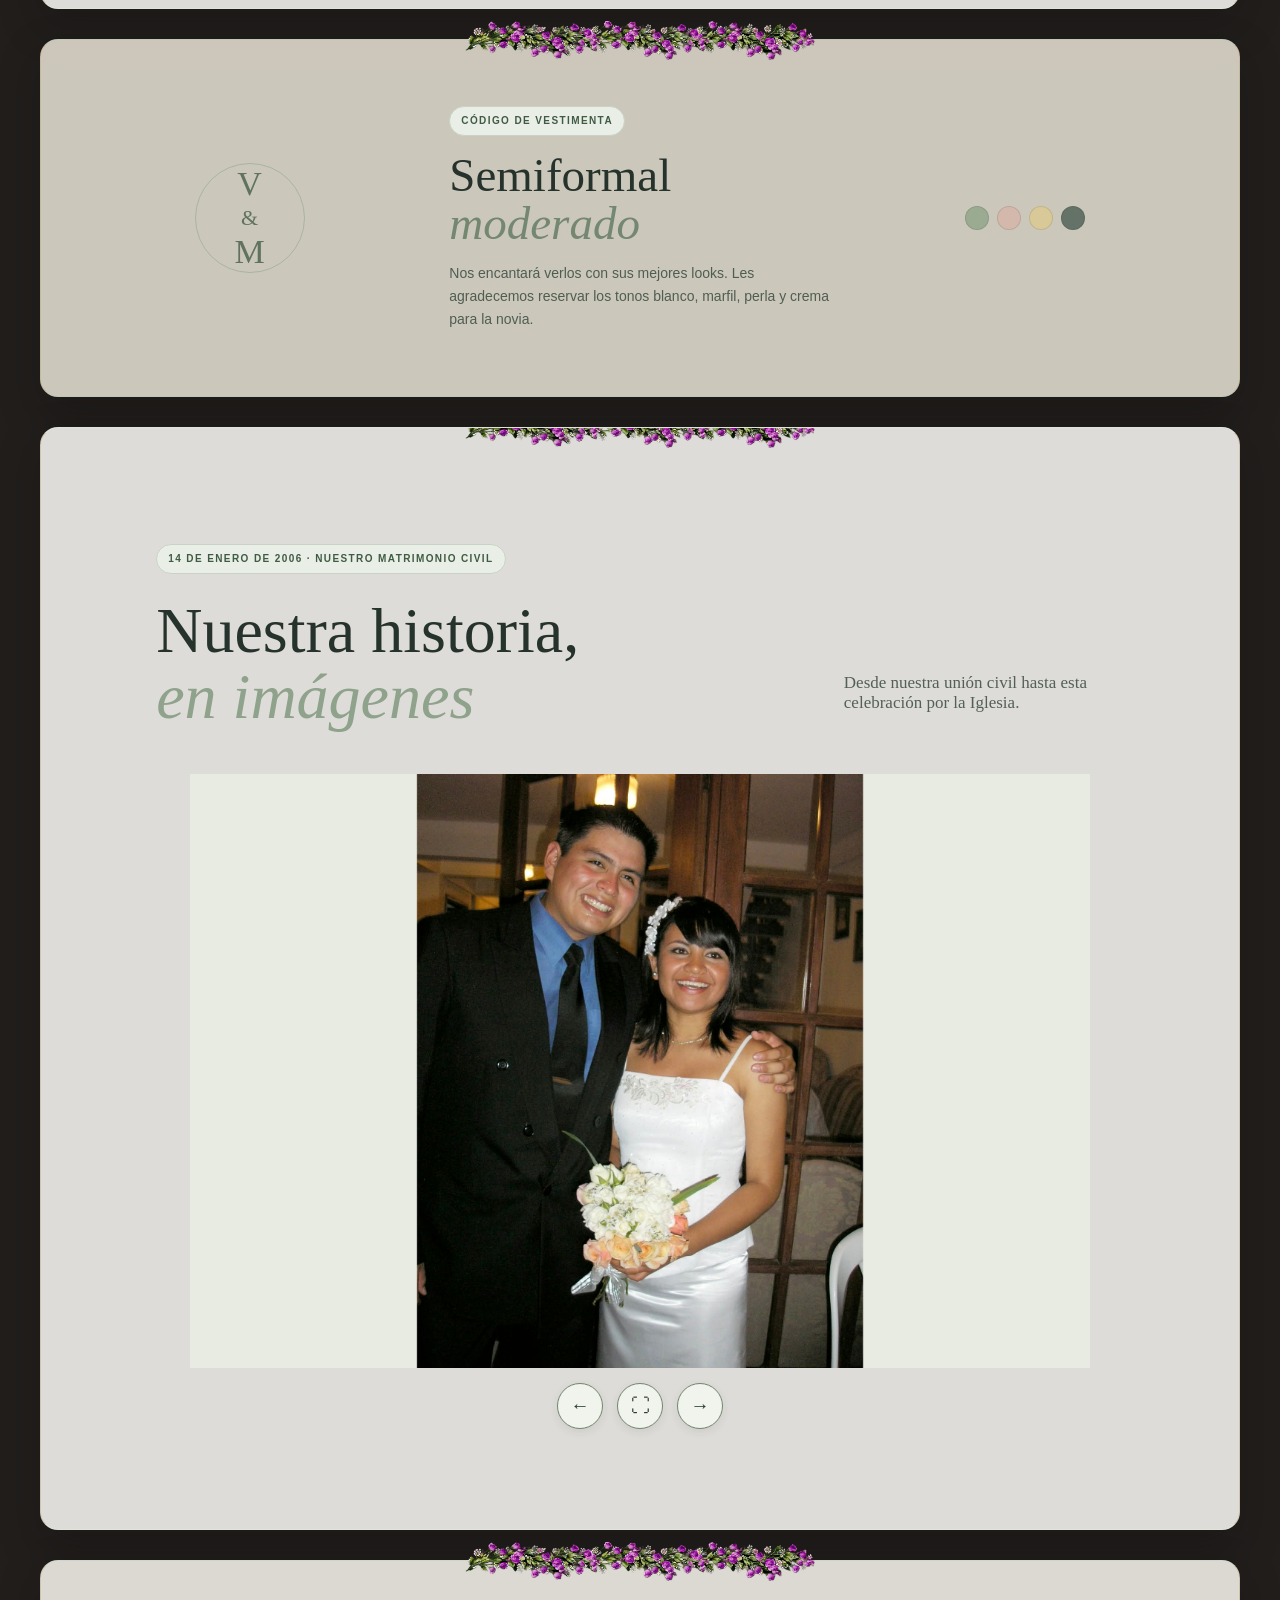
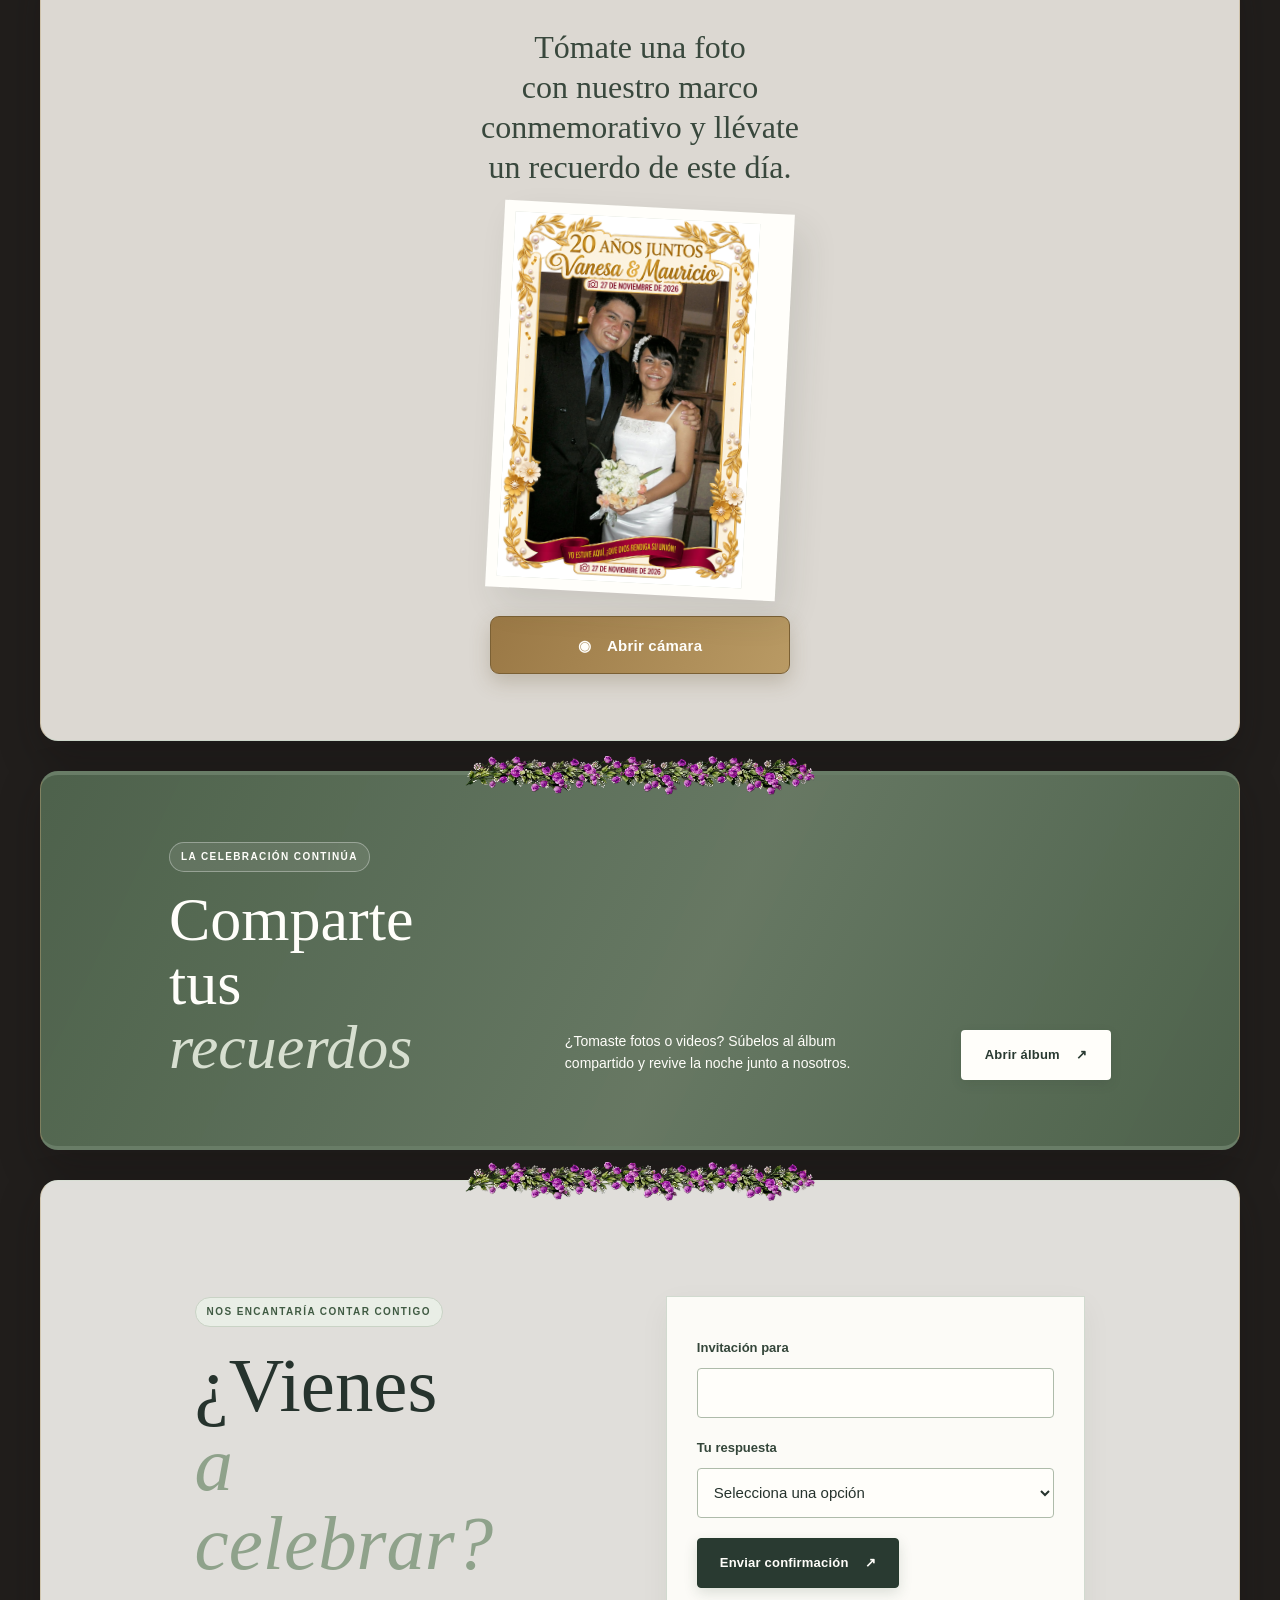
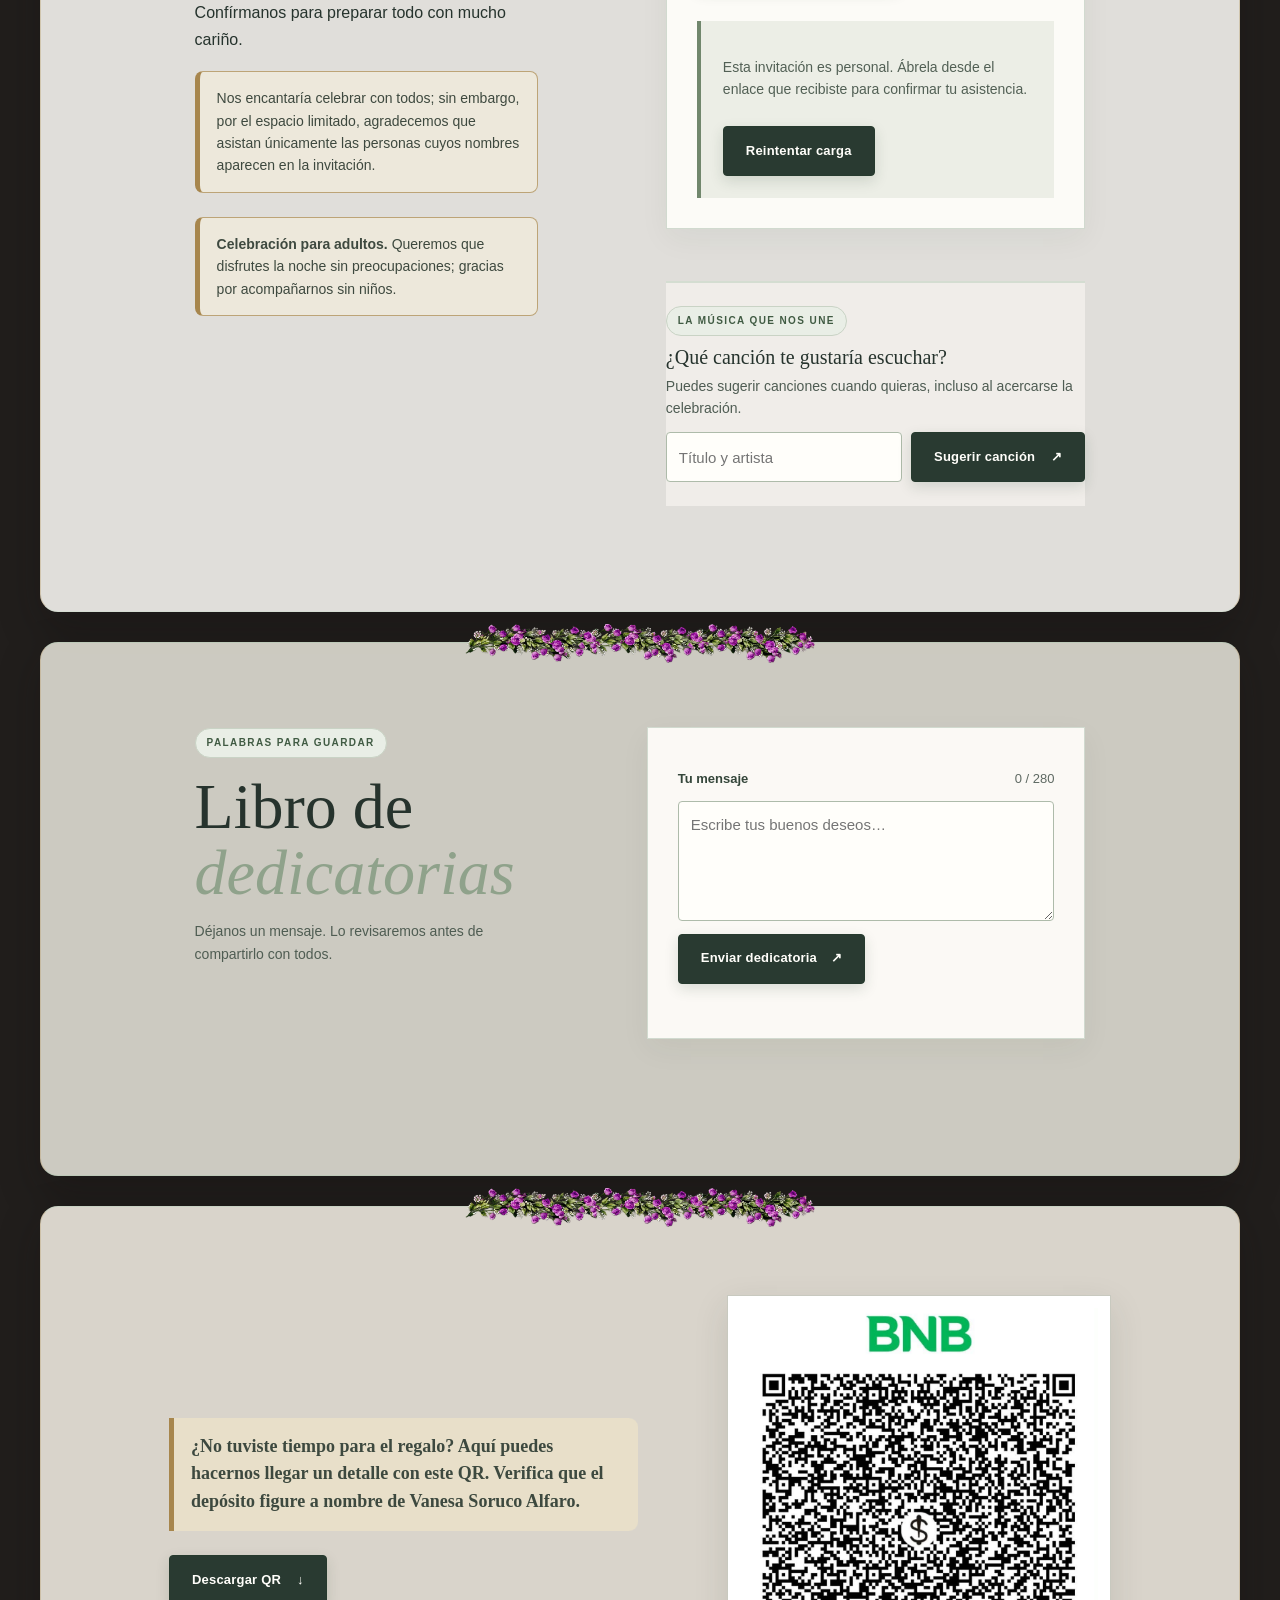
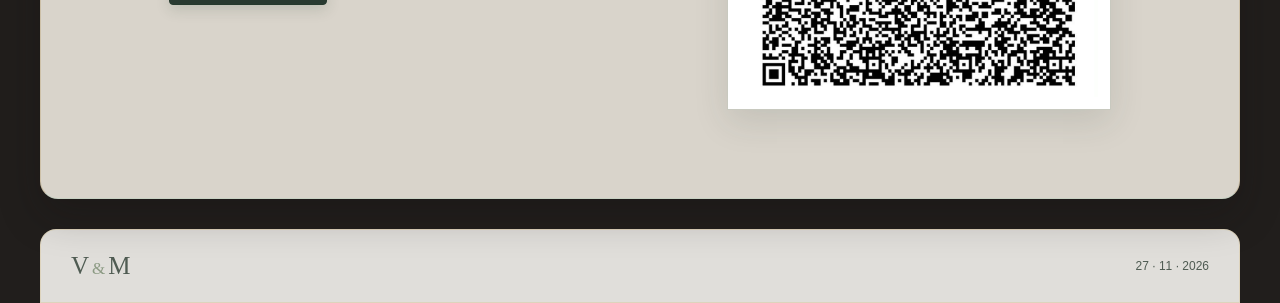
==== commit c00ad5e2: "Describe los cambios" ====
--- a/index.html
+++ b/index.html
@@ -281,7 +281,7 @@
   </main>
 
   <footer class="footer"><a class="wordmark" href="#inicio">V<span>&</span>M</a>
-    <p>Con amor, Vanesa y Mauricio</p><span>27 · 11 · 2026</span>
+    <span>27 · 11 · 2026</span>
   </footer>
 
   <dialog class="camera-dialog" id="camera-dialog" aria-labelledby="camera-title">
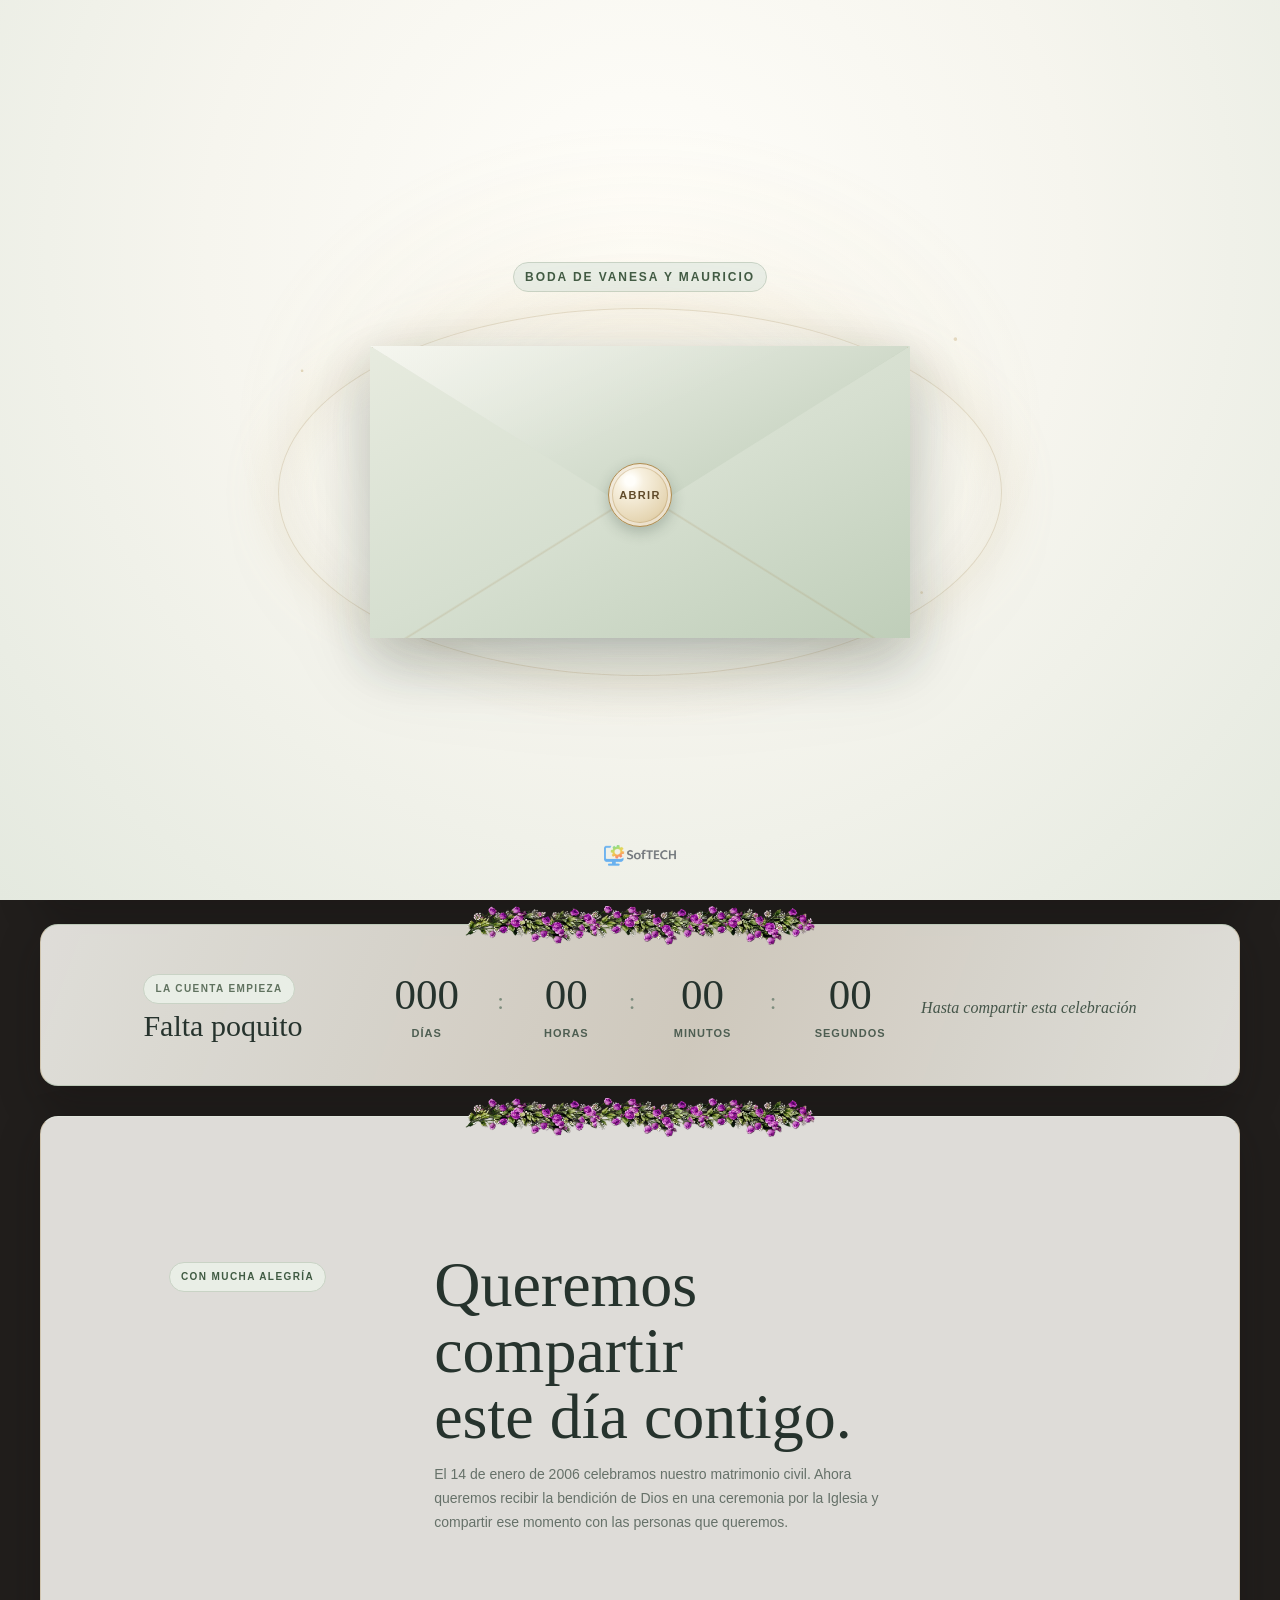
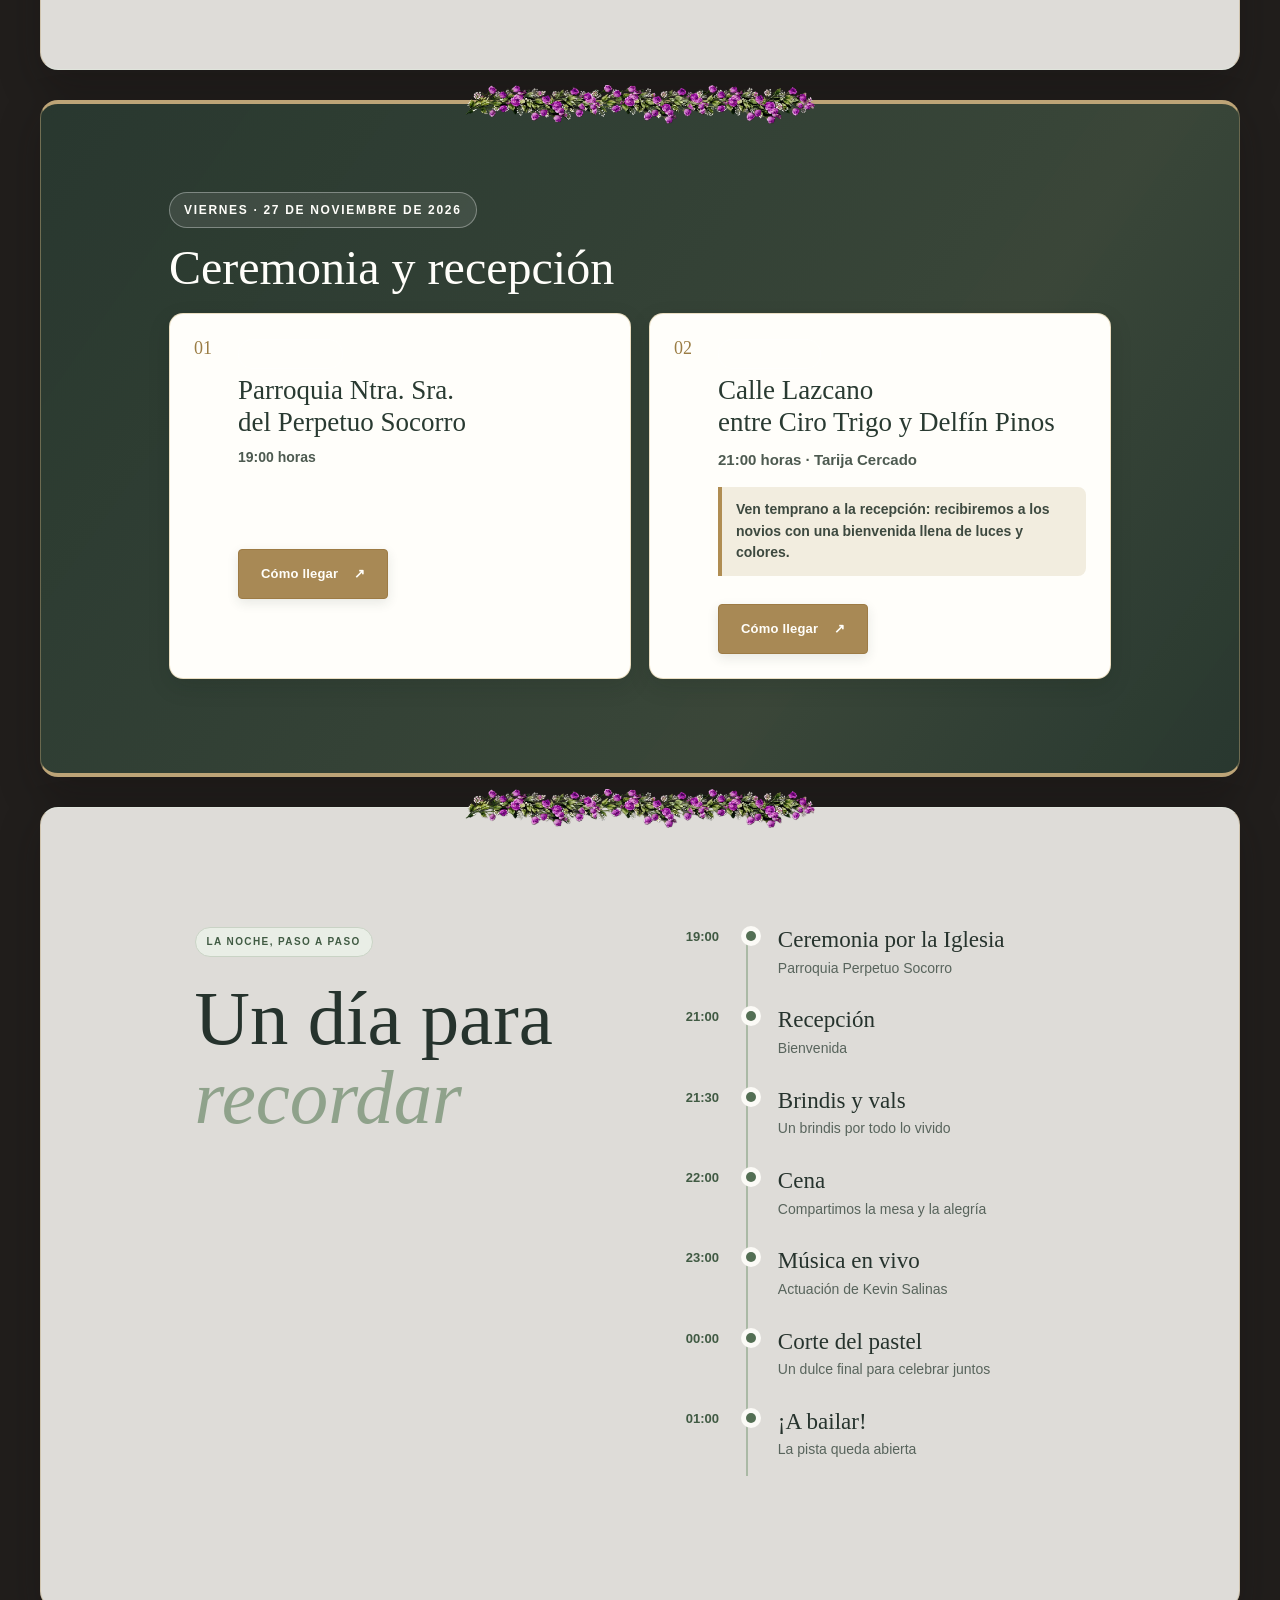
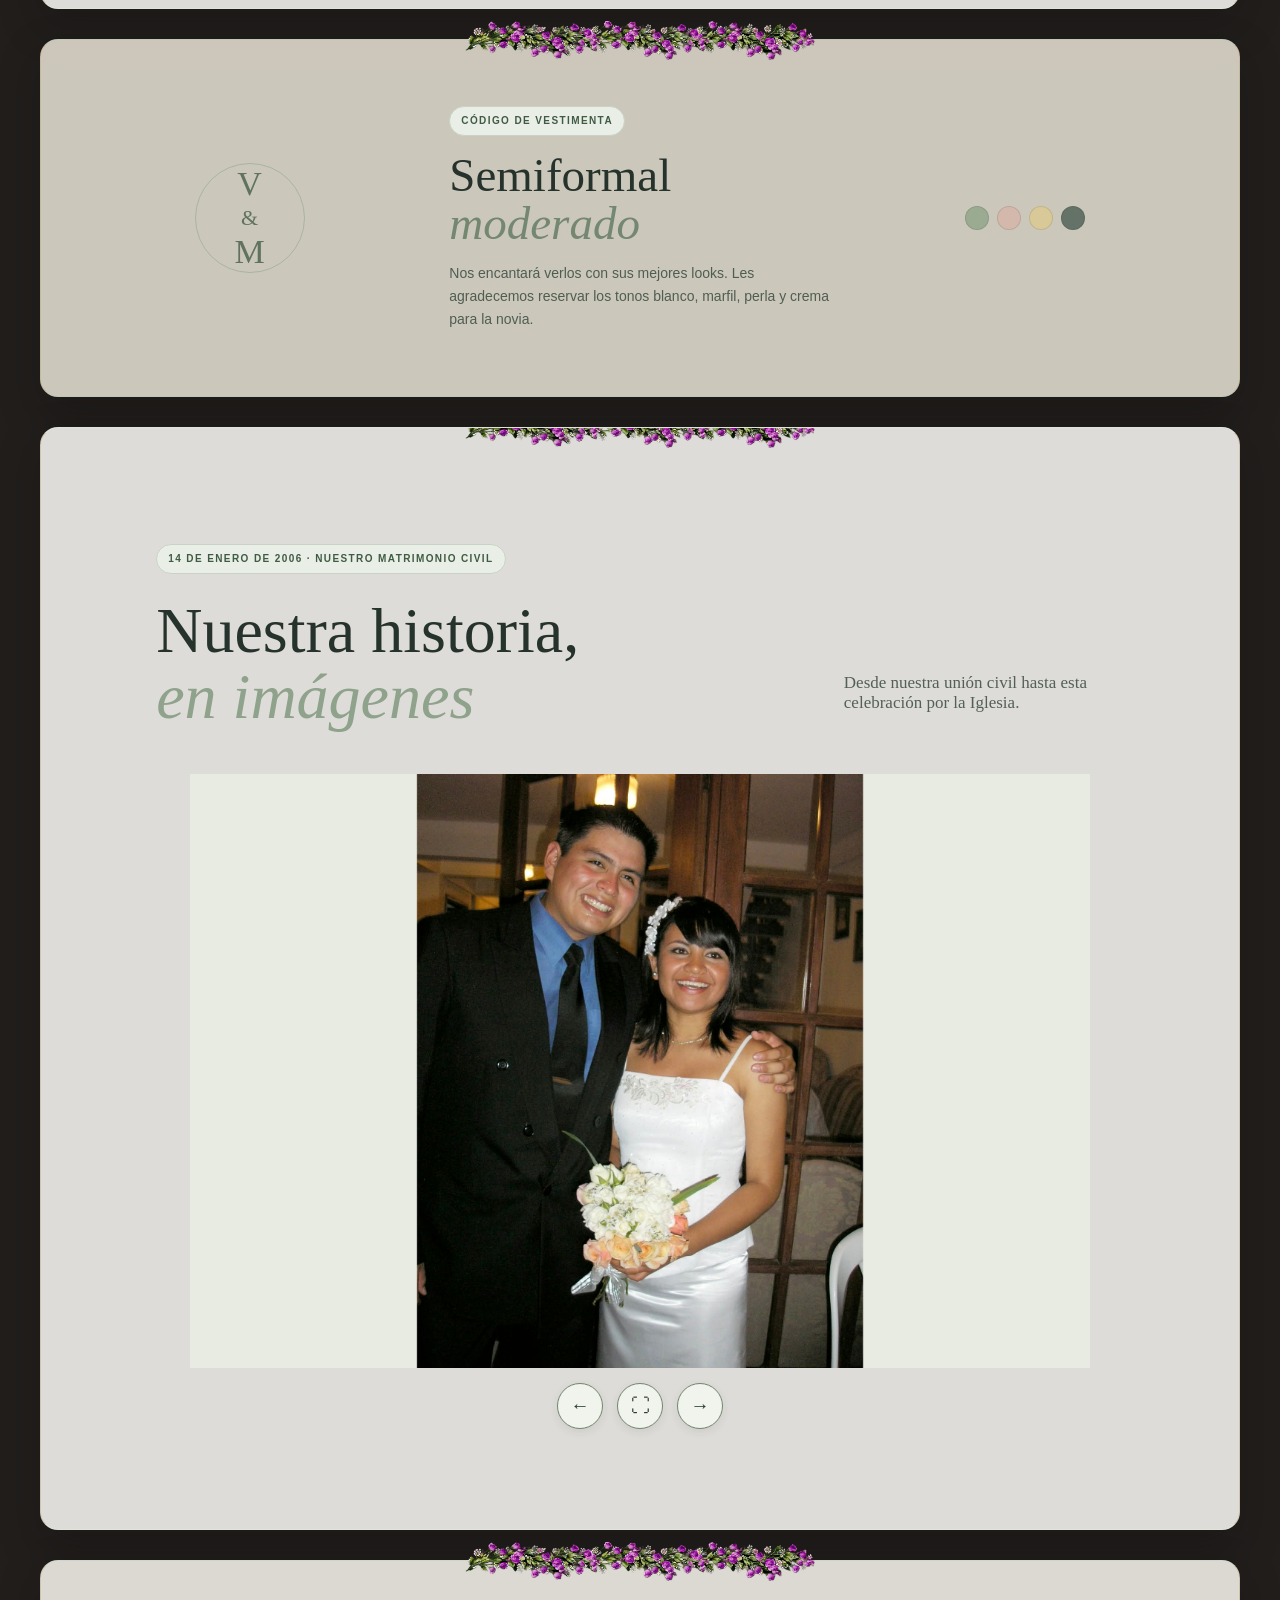
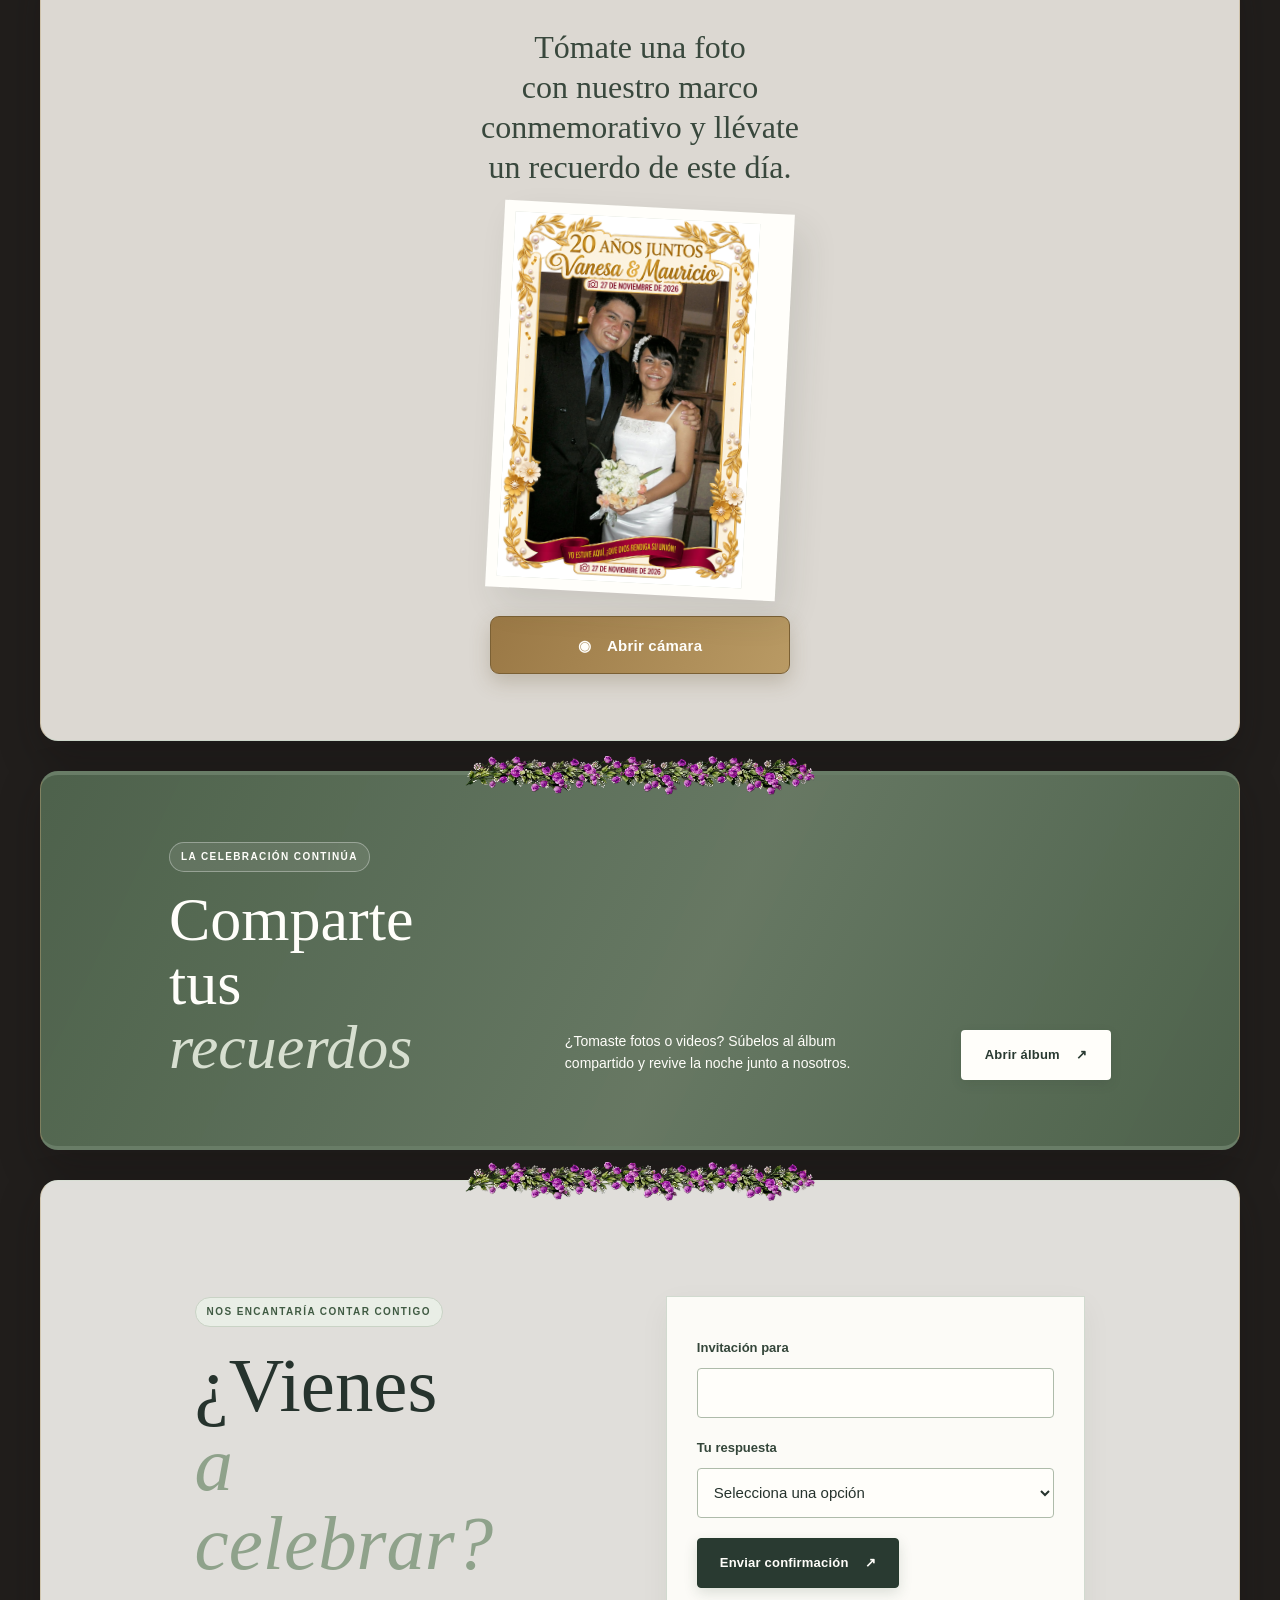
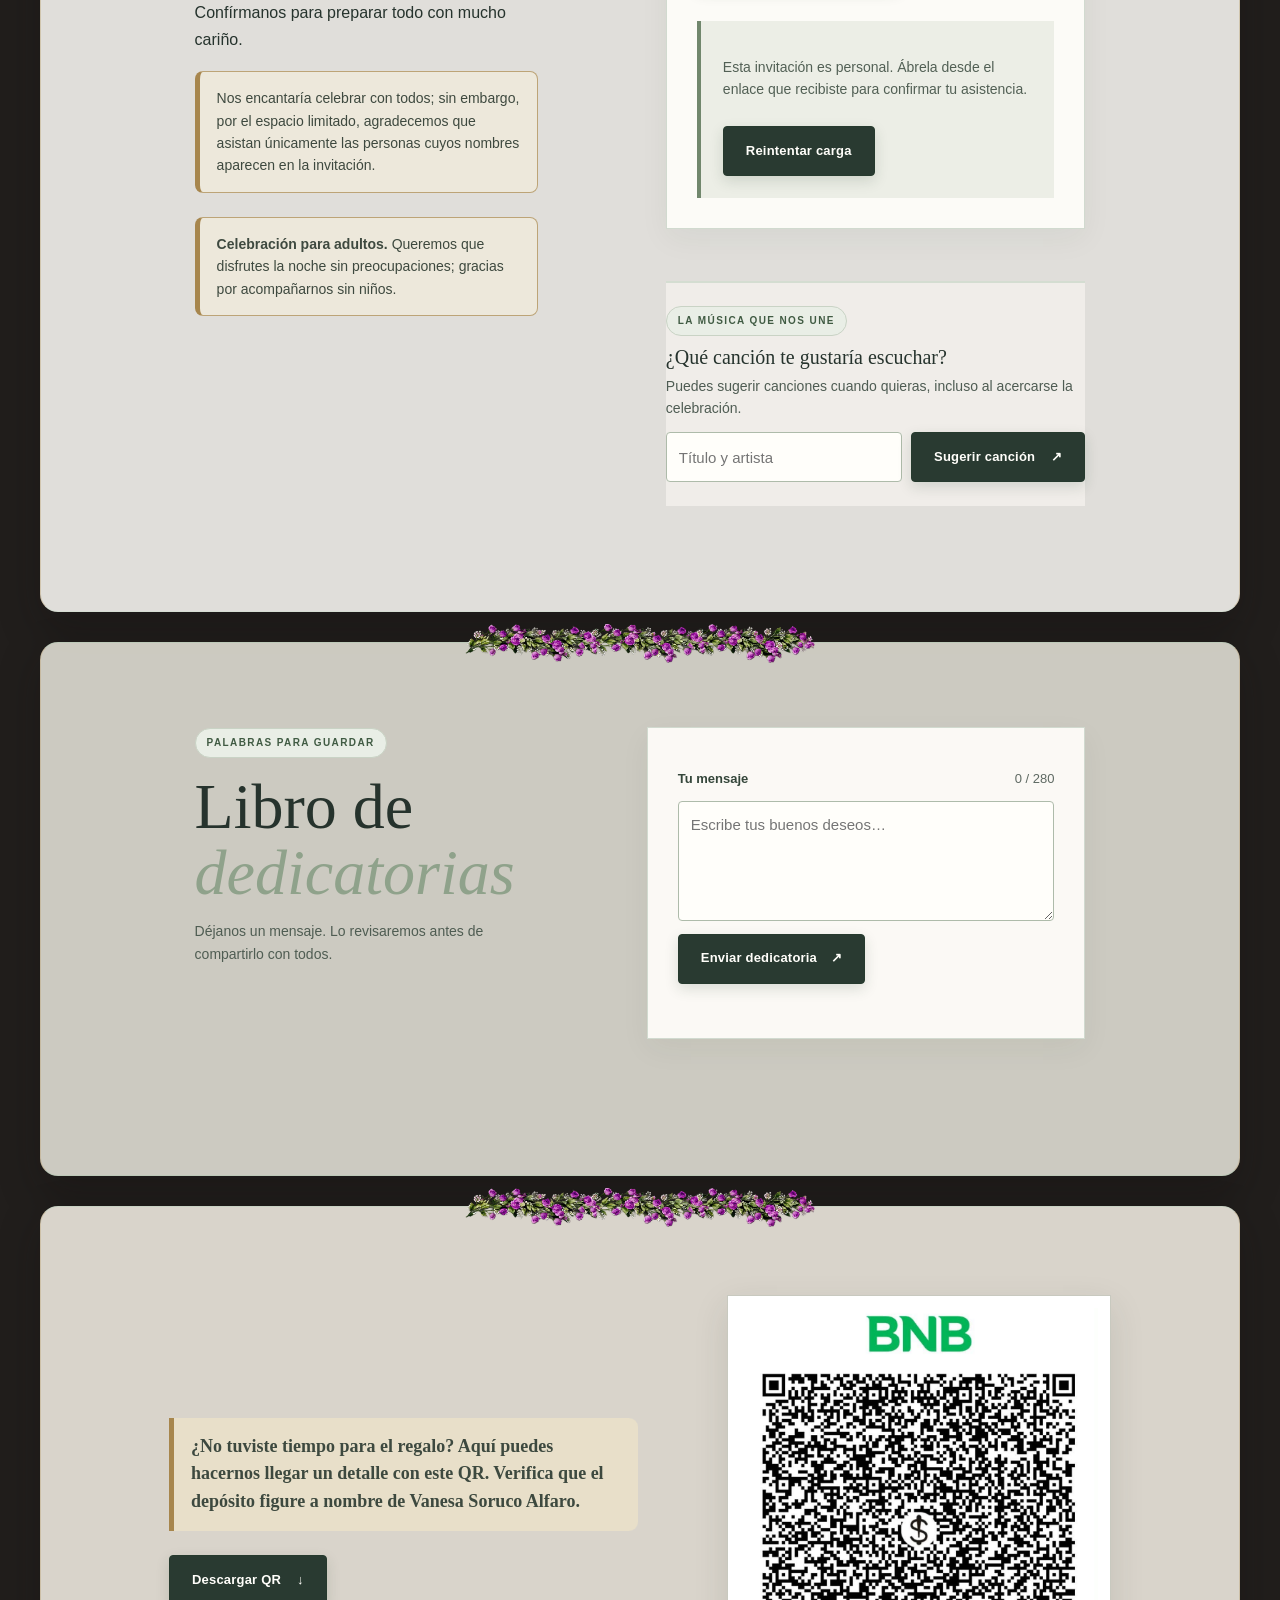
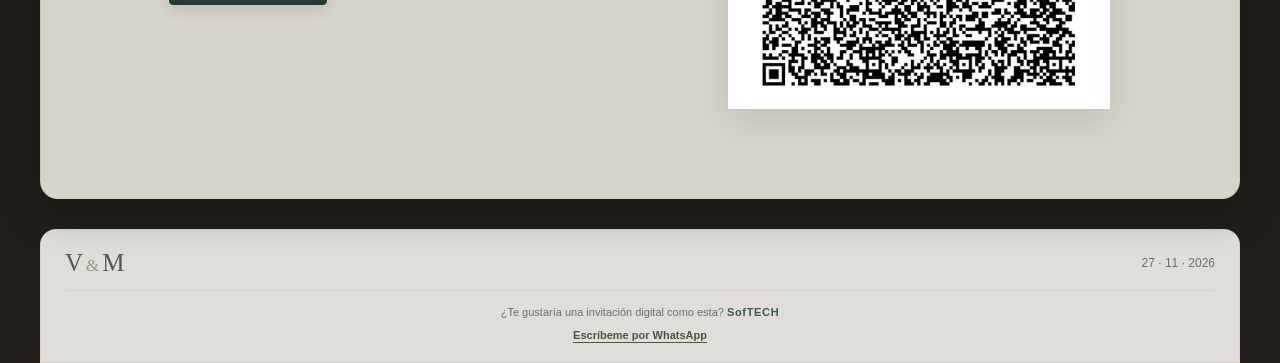
==== commit 715a06fa: "agregando mi publicidad" ====
--- a/index.html
+++ b/index.html
@@ -9,6 +9,23 @@
   <meta http-equiv="Content-Security-Policy" content="default-src 'self'; base-uri 'self'; object-src 'none'; script-src 'self' https://script.google.com https://script.googleusercontent.com https://*.workers.dev; style-src 'self' https://fonts.googleapis.com; font-src 'self' https://fonts.gstatic.com; img-src 'self' https://images.unsplash.com data: blob:; media-src 'self' blob:; connect-src 'self'; frame-src https://script.google.com https://script.googleusercontent.com https://*.workers.dev; form-action 'self' https://*.workers.dev https://script.google.com">
   <meta name="description" content="Acompáñanos a celebrar la unión de Vanesa y Mauricio ante la Iglesia en Tarija.">
   <title>Vanesa & Mauricio | 27.11.2026</title>
+  <link rel="canonical" href="https://sorucojorge.github.io/BodaVanesa/">
+  <meta property="og:type" content="website">
+  <meta property="og:site_name" content="Boda de Vanesa y Mauricio">
+  <meta property="og:title" content="Vanesa & Mauricio | 20 años juntos">
+  <meta property="og:description" content="Después de 20 años juntos, queremos celebrar este día contigo. 27 de noviembre de 2026 · Tarija.">
+  <meta property="og:url" content="https://sorucojorge.github.io/BodaVanesa/">
+  <meta property="og:image" content="https://sorucojorge.github.io/BodaVanesa/assets/social/whatsapp-preview.jpg">
+  <meta property="og:image:secure_url" content="https://sorucojorge.github.io/BodaVanesa/assets/social/whatsapp-preview.jpg">
+  <meta property="og:image:type" content="image/jpeg">
+  <meta property="og:image:width" content="1200">
+  <meta property="og:image:height" content="630">
+  <meta property="og:image:alt" content="Vanesa y Mauricio, con sus nombres y la fecha de su boda en Tarija">
+  <meta property="og:locale" content="es_BO">
+  <meta name="twitter:card" content="summary_large_image">
+  <meta name="twitter:title" content="Vanesa & Mauricio | 20 años juntos">
+  <meta name="twitter:description" content="Después de 20 años juntos, queremos celebrar este día contigo. 27 de noviembre de 2026 · Tarija.">
+  <meta name="twitter:image" content="https://sorucojorge.github.io/BodaVanesa/assets/social/whatsapp-preview.jpg">
   <link rel="preconnect" href="https://fonts.googleapis.com">
   <link rel="preconnect" href="https://fonts.gstatic.com" crossorigin>
   <link href="https://fonts.googleapis.com/css2?family=DM+Sans:wght@400;500;600;700&family=Italiana&display=swap"
@@ -35,6 +52,9 @@
         </button>
       </div>
     </div>
+    <a class="softech-envelope-link" href="https://wa.me/59173518476?text=Hola%2C%20vi%20la%20invitaci%C3%B3n%20digital%20de%20Vanesa%20y%20Mauricio%20y%20me%20gustar%C3%ADa%20crear%20una%20invitaci%C3%B3n%20como%20esta%20con%20SofTECH.%20%C2%BFMe%20compartes%20informaci%C3%B3n%3F" target="_blank" rel="noopener noreferrer" aria-label="SofTECH: escríbeme por WhatsApp sobre una invitación digital">
+      <img src="assets/frames/logoSofTech-mini.webp" alt="SofTECH">
+    </a>
   </section>
 
   <header class="topbar">
@@ -280,8 +300,14 @@
 
   </main>
 
-  <footer class="footer"><a class="wordmark" href="#inicio">V<span>&</span>M</a>
-    <span>27 · 11 · 2026</span>
+  <footer class="footer">
+    <div class="footer-wedding"><a class="wordmark" href="#inicio">V<span>&</span>M</a>
+      <span>27 · 11 · 2026</span>
+    </div>
+    <div class="footer-promo">
+      <p>¿Te gustaría una invitación digital como esta? <strong>SofTECH</strong></p>
+      <a href="https://wa.me/59173518476?text=Hola%2C%20vi%20la%20invitaci%C3%B3n%20digital%20de%20Vanesa%20y%20Mauricio%20y%20me%20gustar%C3%ADa%20crear%20una%20invitaci%C3%B3n%20como%20esta%20con%20SofTECH.%20%C2%BFMe%20compartes%20informaci%C3%B3n%3F" target="_blank" rel="noopener noreferrer">Escríbeme por WhatsApp</a>
+    </div>
   </footer>
 
   <dialog class="camera-dialog" id="camera-dialog" aria-labelledby="camera-title">
--- a/styles.css
+++ b/styles.css
@@ -1147,6 +1147,54 @@
   }
 }
 
+.softech-envelope-link {
+  position: absolute;
+  z-index: 2;
+  left: 50%;
+  bottom: max(10px, env(safe-area-inset-bottom));
+  display: block;
+  width: 72px;
+  margin: 0;
+  transform: translateX(-50%);
+  opacity: .68;
+  transition: opacity .2s ease;
+}
+.softech-envelope-link:hover,
+.softech-envelope-link:focus-visible { opacity: 1; }
+.softech-envelope-link img { display: block; width: 100%; height: auto; }
+.footer-promo { display: flex; flex-direction: column; align-items: center; gap: 4px; text-align: center; }
+.footer-promo p { order: 1; }
+.footer-promo a { order: 2; }
+.footer-promo p { margin: 0; color: #667369; font-size: 11px; }
+.footer-promo strong { color: #405a43; letter-spacing: .06em; }
+.footer-promo a { color: #405a43; font-size: 11px; font-weight: 600; text-underline-offset: 3px; }
+.footer {
+  display: grid;
+  grid-template-columns: minmax(0, 1fr);
+  justify-items: center;
+  gap: 13px;
+  padding: 19px 24px 17px;
+}
+.footer-wedding {
+  width: 100%;
+  display: flex;
+  align-items: center;
+  justify-content: space-between;
+  gap: 16px;
+}
+.footer-wedding > span { color: #667369; font-size: 12px; white-space: nowrap; }
+.footer-promo {
+  width: 100%;
+  padding-top: 12px;
+  border-top: 1px solid #d9c59670;
+}
+@media (max-width: 760px) {
+  .footer { gap: 11px; padding: 16px 16px 14px; }
+  .footer-promo { gap: 5px; }
+  .footer-promo p, .footer-promo a { font-size: 11px; line-height: 1.5; }
+  .softech-envelope-link { width: 64px; }
+}
+
 @keyframes hero-copy-lower {
   from { opacity: 0; transform: translateY(88px); }
   to { opacity: 1; transform: translateY(68px); }
